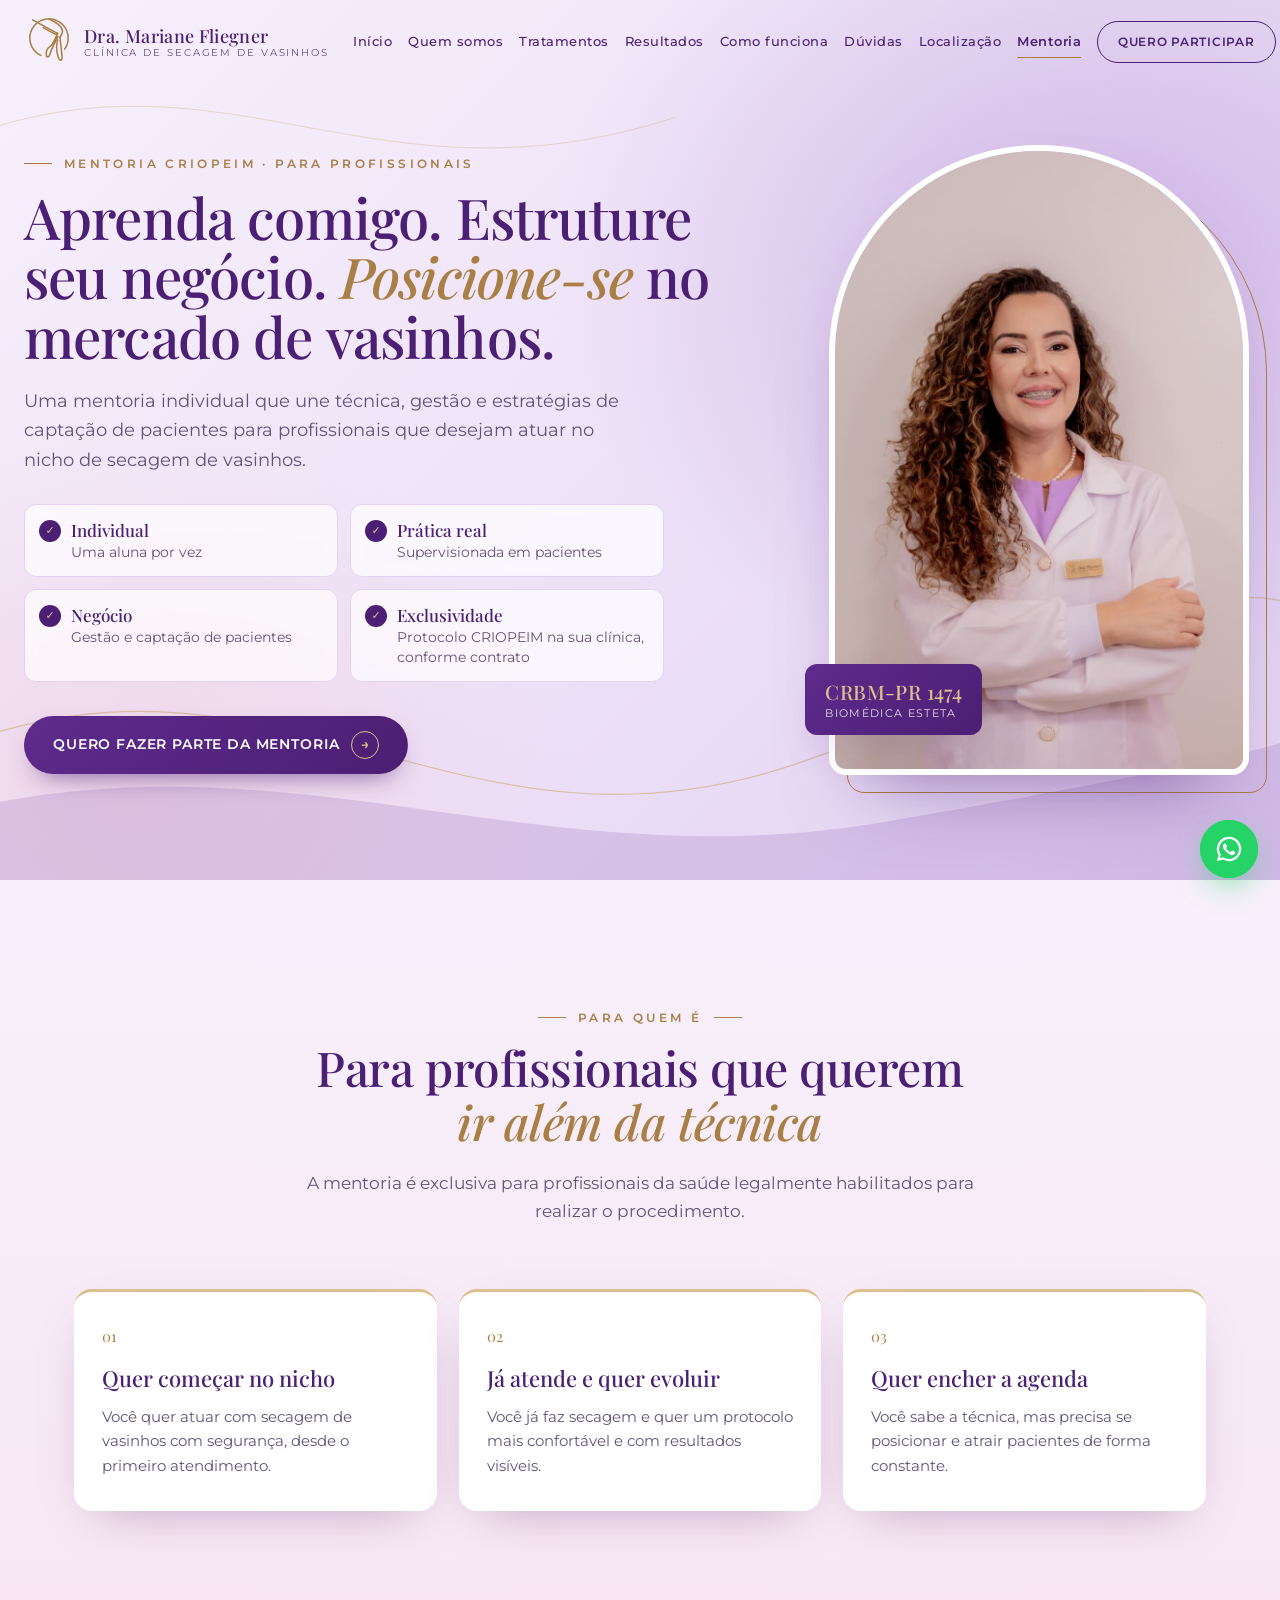
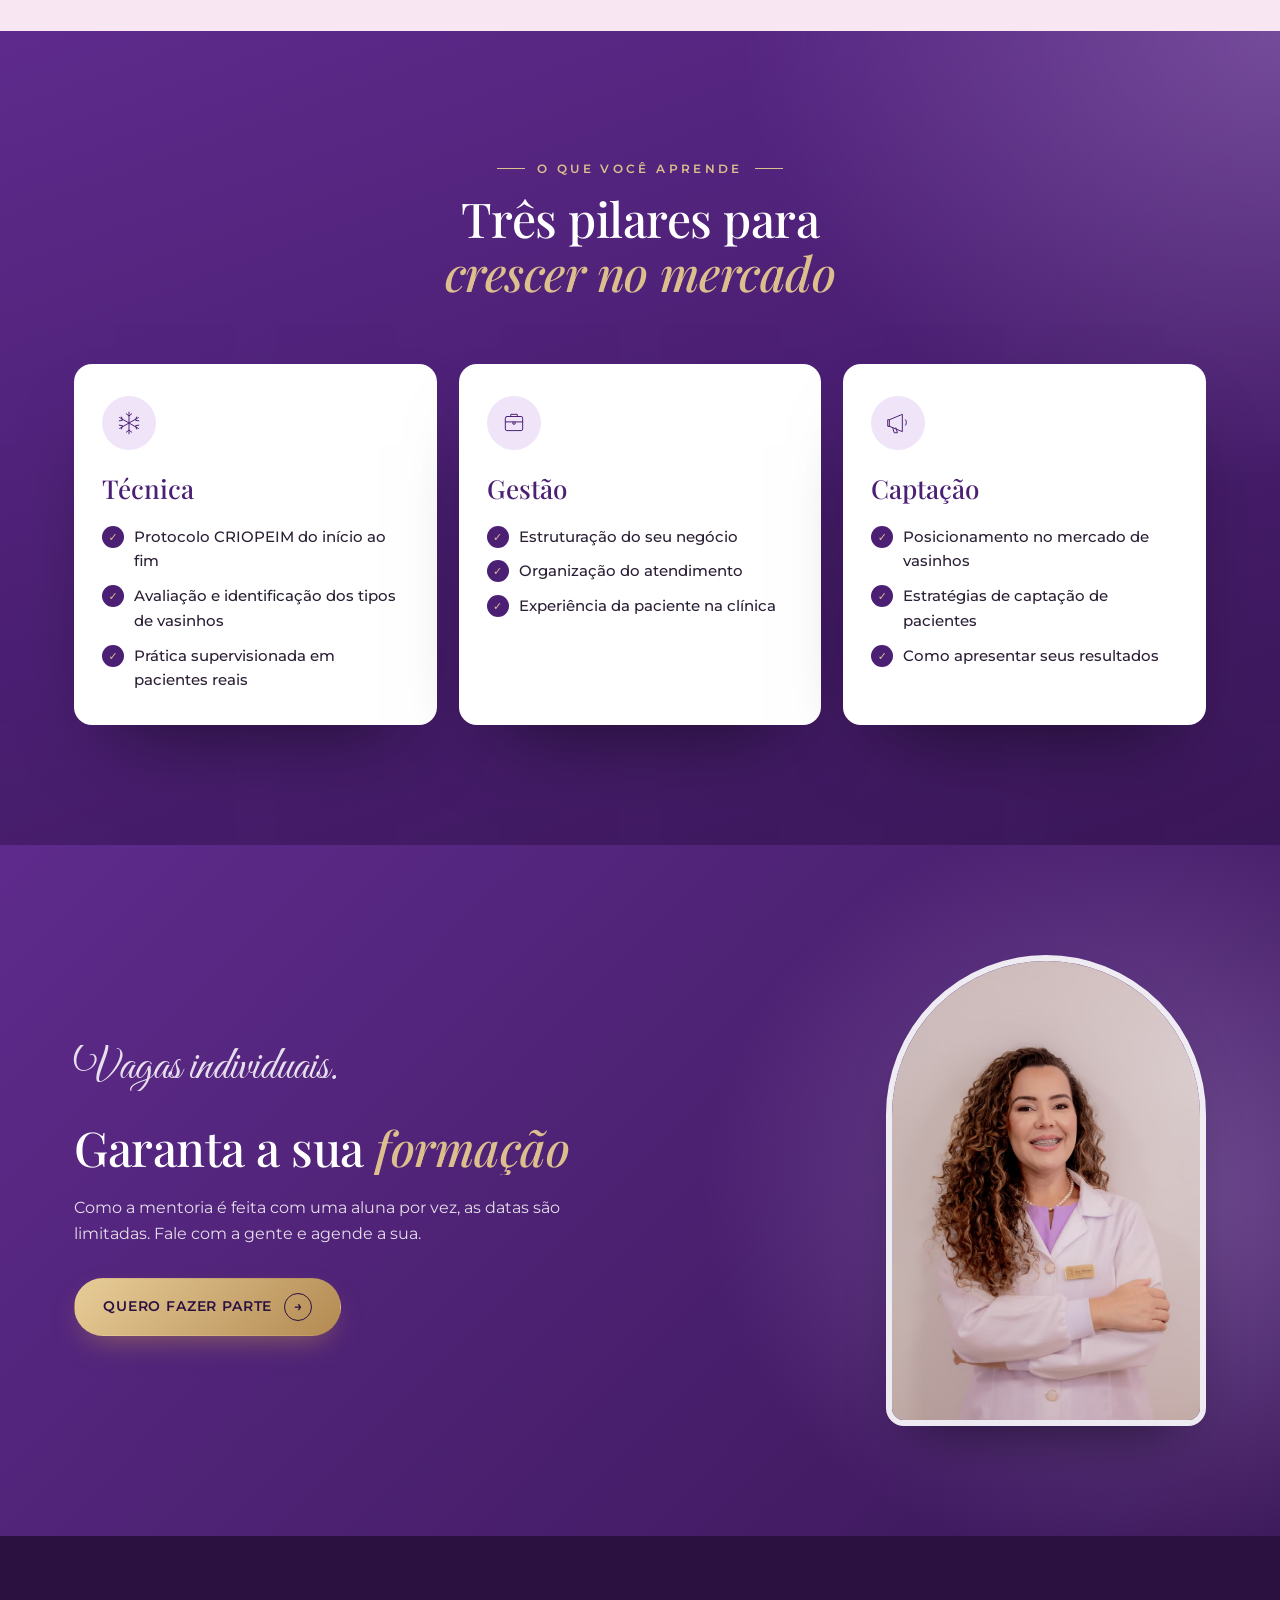
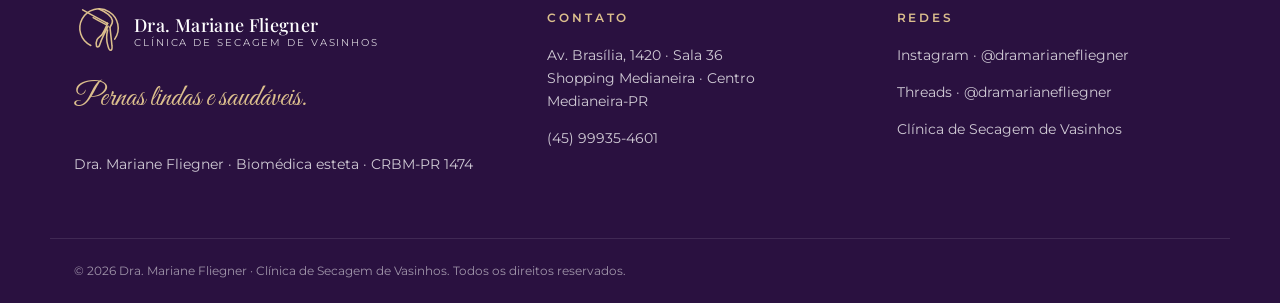
==== mentoria.html @ 7ae60fa2 "Estiliza estágios e faixa de CTA, mais cor nos cards e 200 avaliações Co-Authored-By: Claude Opus 5." ====
<!doctype html>
<html lang="pt-BR">
<head>
  <meta charset="utf-8">
  <meta name="viewport" content="width=device-width, initial-scale=1">
  <title>Mentoria CRIOPEIM · Dra. Mariane Fliegner</title>
  <meta name="description" content="Mentoria individual CRIOPEIM com a Dra. Mariane Fliegner: técnica, prática supervisionada, gestão e captação de pacientes para profissionais da saúde que querem atuar com secagem de vasinhos.">
  <meta name="theme-color" content="#4B1F73">
  <meta property="og:title" content="Mentoria CRIOPEIM · Dra. Mariane Fliegner">
  <meta property="og:description" content="Aprenda comigo. Estruture seu negócio. Posicione-se no mercado de vasinhos.">
  <meta property="og:image" content="assets/img/dra-retrato.jpg">
  <link rel="icon" href="data:image/svg+xml,%3Csvg xmlns='http://www.w3.org/2000/svg' viewBox='0 0 100 100'%3E%3Crect width='100' height='100' rx='22' fill='%234B1F73'/%3E%3Cg fill='none' stroke='%23DCBF8D' stroke-width='4' stroke-linecap='round' stroke-linejoin='round' transform='translate(8 8) scale(.84) translate(-4 0)'%3E%3Cpath d='M39 78 A40 40 0 1 1 88.8 64.9'/%3E%3Cpath d='M22 4 C 40 14, 58 24, 74 32'/%3E%3Cpath d='M44 20 C 54 26, 62 30, 70 34 L 74 32'/%3E%3Cpath d='M74 32 C 70 42, 66 50, 62 56 C 58 60, 54 62, 52 66 C 50 70, 50 76, 51 80 C 53 82, 56 81, 57 78 C 59 72, 62 64, 66 56 C 69 50, 72 44, 75 38'/%3E%3Cpath d='M56 2 C 70 8, 82 16, 84 26 C 85 32, 82 36, 79 40'/%3E%3Cpath d='M79 40 C 80 52, 82 66, 83 78 C 84 84, 83 88, 80 88 C 77 88, 76 84, 75 80 C 73 74, 72 68, 72 62 C 72 56, 73 50, 74 46'/%3E%3C/g%3E%3C/svg%3E">
  <link rel="preconnect" href="https://fonts.googleapis.com">
  <link rel="preconnect" href="https://fonts.gstatic.com" crossorigin>
  <link href="https://fonts.googleapis.com/css2?family=Great+Vibes&family=Montserrat:wght@300;400;500;600;700&family=Playfair+Display:ital,wght@0,400;0,500;0,600;0,700;1,400;1,500&display=swap" rel="stylesheet">
  <link rel="stylesheet" href="assets/css/style.css?v=14">
</head>
<body class="pagina-mentoria">

  <!-- ═══════════ CABEÇALHO ═══════════ -->
  <header class="topo" id="topo">
    <div class="container topo__linha">
      <a href="index.html" class="logo" aria-label="Dra. Mariane Fliegner — início">
        <span class="logo__mono" aria-hidden="true"><svg viewBox="0 0 100 100" fill="none" stroke="currentColor" stroke-width="3.2" stroke-linecap="round" stroke-linejoin="round"><g transform="translate(-4 0)"><path d="M39 78 A40 40 0 1 1 88.8 64.9"/><path d="M22 4 C 40 14, 58 24, 74 32"/><path d="M44 20 C 54 26, 62 30, 70 34 L 74 32"/><path d="M74 32 C 70 42, 66 50, 62 56 C 58 60, 54 62, 52 66 C 50 70, 50 76, 51 80 C 53 82, 56 81, 57 78 C 59 72, 62 64, 66 56 C 69 50, 72 44, 75 38"/><path d="M56 2 C 70 8, 82 16, 84 26 C 85 32, 82 36, 79 40"/><path d="M79 40 C 80 52, 82 66, 83 78 C 84 84, 83 88, 80 88 C 77 88, 76 84, 75 80 C 73 74, 72 68, 72 62 C 72 56, 73 50, 74 46"/></g></svg></span>
        <span class="logo__texto">
          <strong>Dra. Mariane Fliegner</strong>
          <small>Clínica de Secagem de Vasinhos</small>
        </span>
      </a>

      <nav class="menu" id="menu" aria-label="Navegação principal">
        <a href="index.html#inicio">Início</a>
        <a href="index.html#quem-somos">Quem somos</a>
        <a href="index.html#tratamentos">Tratamentos</a>
        <a href="index.html#resultados">Resultados</a>
        <a href="index.html#como-funciona">Como funciona</a>
        <a href="index.html#duvidas">Dúvidas</a>
        <a href="index.html#localizacao">Localização</a>
        <a href="mentoria.html" class="ativo" aria-current="page">Mentoria</a>
        <a href="https://wa.me/5545999354601?text=Ol%C3%A1!%20Tenho%20interesse%20na%20Mentoria%20CRIOPEIM." class="botao botao--contorno menu__cta" target="_blank" rel="noopener">Quero participar</a>
      </nav>

      <button class="hamburguer" id="hamburguer" aria-label="Abrir menu" aria-expanded="false" aria-controls="menu">
        <span></span><span></span><span></span>
      </button>
    </div>
  </header>

  <main>

    <!-- ═══════════ CAPA ═══════════ -->
    <section class="hero m-hero" id="mentoria">
      <svg class="hero__decor" viewBox="0 0 1440 900" preserveAspectRatio="none" aria-hidden="true">
        <path d="M-40 760 C 320 640, 520 900, 900 780 S 1380 560, 1500 640" fill="none" stroke="#c9a46a" stroke-width="1.2" opacity=".55"/>
        <path d="M-40 140 C 260 40, 420 220, 760 120" fill="none" stroke="#c9a46a" stroke-width="1" opacity=".35"/>
        <path d="M0 900 L0 820 C 360 760, 620 900, 1000 840 S 1440 760, 1440 760 L1440 900 Z" fill="#7a4aa6" opacity=".18"/>
      </svg>

      <div class="container m-hero__grade">
        <div class="m-hero__conteudo">
          <p class="sobretitulo">Mentoria CRIOPEIM · Para profissionais</p>
          <h1 class="hero__titulo js-split">Aprenda comigo. Estruture seu negócio. <em>Posicione-se</em> no mercado de vasinhos.</h1>
          <p class="m-hero__sub">Uma mentoria individual que une técnica, gestão e estratégias de captação de pacientes para profissionais que desejam atuar no nicho de secagem de vasinhos.</p>

          <ul class="m-destaques">
            <li><strong>Individual</strong>Uma aluna por vez</li>
            <li><strong>Prática real</strong>Supervisionada em pacientes</li>
            <li><strong>Negócio</strong>Gestão e captação de pacientes</li>
            <li><strong>Exclusividade</strong>Protocolo CRIOPEIM na sua clínica, conforme contrato</li>
          </ul>

          <a href="https://wa.me/5545999354601?text=Ol%C3%A1!%20Quero%20fazer%20parte%20da%20Mentoria%20CRIOPEIM." class="botao botao--roxo js-elastico" target="_blank" rel="noopener">
            Quero fazer parte da mentoria <span class="botao__seta" aria-hidden="true">→</span>
          </a>
        </div>

        <div class="m-hero__foto">
          <img src="assets/img/dra-retrato.jpg" alt="Dra. Mariane Fliegner de jaleco, sorrindo e de braços cruzados" width="853" height="1280" fetchpriority="high">
          <span class="m-hero__selo"><strong>CRBM-PR 1474</strong>Biomédica esteta</span>
        </div>
      </div>
    </section>

    <!-- ═══════════ PARA QUEM É ═══════════ -->
    <section class="secao m-publico">
      <div class="container">
        <header class="cabecalho-secao revelar">
          <p class="sobretitulo">Para quem é</p>
          <h2 class="titulo">Para profissionais que querem <em class="js-cortina">ir além da técnica</em></h2>
          <p class="cabecalho-secao__sub">A mentoria é exclusiva para profissionais da saúde legalmente habilitados para realizar o procedimento.</p>
        </header>

        <ul class="m-cartoes">
          <li class="m-cartao js-luz revelar">
            <span class="m-cartao__num">01</span>
            <h3>Quer começar no nicho</h3>
            <p>Você quer atuar com secagem de vasinhos com segurança, desde o primeiro atendimento.</p>
          </li>
          <li class="m-cartao js-luz revelar">
            <span class="m-cartao__num">02</span>
            <h3>Já atende e quer evoluir</h3>
            <p>Você já faz secagem e quer um protocolo mais confortável e com resultados visíveis.</p>
          </li>
          <li class="m-cartao js-luz revelar">
            <span class="m-cartao__num">03</span>
            <h3>Quer encher a agenda</h3>
            <p>Você sabe a técnica, mas precisa se posicionar e atrair pacientes de forma constante.</p>
          </li>
        </ul>
      </div>
    </section>

    <!-- ═══════════ O QUE VOCÊ APRENDE ═══════════ -->
    <section class="secao tratamentos m-pilares" id="conteudo">
      <div class="container">
        <header class="cabecalho-secao revelar">
          <p class="sobretitulo sobretitulo--claro">O que você aprende</p>
          <h2 class="titulo titulo--claro">Três pilares para <em class="js-cortina">crescer no mercado</em></h2>
        </header>

        <ol class="m-pilares__lista">
          <li class="m-pilar revelar">
            <span class="aba__icone" aria-hidden="true"><svg viewBox="0 0 48 48" fill="none" stroke="currentColor" stroke-width="1.8" stroke-linecap="round" stroke-linejoin="round"><path d="M24 4v40M6.7 14l34.6 20M6.7 34l34.6-20"/><path d="M19 7l5 4 5-4M19 41l5-4 5 4M6 20l6-1-2-6M42 28l-6 1 2 6M6 28l6 1-2 6M42 20l-6-1 2-6"/></svg></span>
            <h3>Técnica</h3>
            <ul class="painel__lista">
              <li>Protocolo CRIOPEIM do início ao fim</li>
              <li>Avaliação e identificação dos tipos de vasinhos</li>
              <li>Prática supervisionada em pacientes reais</li>
            </ul>
          </li>
          <li class="m-pilar revelar">
            <span class="aba__icone" aria-hidden="true"><svg viewBox="0 0 48 48" fill="none" stroke="currentColor" stroke-width="1.8" stroke-linecap="round" stroke-linejoin="round"><rect x="8" y="12" width="32" height="26" rx="3"/><path d="M18 12V8h12v4M8 22h32M22 22v4h4v-4"/></svg></span>
            <h3>Gestão</h3>
            <ul class="painel__lista">
              <li>Estruturação do seu negócio</li>
              <li>Organização do atendimento</li>
              <li>Experiência da paciente na clínica</li>
            </ul>
          </li>
          <li class="m-pilar revelar">
            <span class="aba__icone" aria-hidden="true"><svg viewBox="0 0 48 48" fill="none" stroke="currentColor" stroke-width="1.8" stroke-linecap="round" stroke-linejoin="round"><path d="M8 30V18l24-10v32L8 30z"/><path d="M8 18H5v12h3M14 32l3 10h6l-3-9"/><path d="M38 18c2 2 2 8 0 10"/></svg></span>
            <h3>Captação</h3>
            <ul class="painel__lista">
              <li>Posicionamento no mercado de vasinhos</li>
              <li>Estratégias de captação de pacientes</li>
              <li>Como apresentar seus resultados</li>
            </ul>
          </li>
        </ol>
      </div>
    </section>

    <!-- ═══════════ CTA FINAL ═══════════ -->
    <section class="cta-final" id="participar">
      <div class="container cta-final__grade">
        <div class="cta-final__conteudo revelar">
          <p class="cta-final__script"><span class="js-cortina">Vagas individuais.</span></p>
          <h2 class="titulo titulo--claro">Garanta a sua <em class="js-cortina">formação</em></h2>
          <p>Como a mentoria é feita com uma aluna por vez, as datas são limitadas. Fale com a gente e agende a sua.</p>
          <a href="https://wa.me/5545999354601?text=Ol%C3%A1!%20Quero%20fazer%20parte%20da%20Mentoria%20CRIOPEIM." class="botao botao--dourado js-elastico" target="_blank" rel="noopener">
            Quero fazer parte <span class="botao__seta" aria-hidden="true">→</span>
          </a>
        </div>
        <div class="cta-final__foto revelar">
          <img src="assets/img/dra-retrato.jpg" alt="Dra. Mariane Fliegner" loading="lazy" width="853" height="1280">
        </div>
      </div>
    </section>
  </main>

  <!-- ═══════════ RODAPÉ ═══════════ -->
  <footer class="rodape">
    <div class="container rodape__grade">
      <div>
        <a href="index.html" class="logo logo--claro">
          <span class="logo__mono" aria-hidden="true"><svg viewBox="0 0 100 100" fill="none" stroke="currentColor" stroke-width="3.2" stroke-linecap="round" stroke-linejoin="round"><g transform="translate(-4 0)"><path d="M39 78 A40 40 0 1 1 88.8 64.9"/><path d="M22 4 C 40 14, 58 24, 74 32"/><path d="M44 20 C 54 26, 62 30, 70 34 L 74 32"/><path d="M74 32 C 70 42, 66 50, 62 56 C 58 60, 54 62, 52 66 C 50 70, 50 76, 51 80 C 53 82, 56 81, 57 78 C 59 72, 62 64, 66 56 C 69 50, 72 44, 75 38"/><path d="M56 2 C 70 8, 82 16, 84 26 C 85 32, 82 36, 79 40"/><path d="M79 40 C 80 52, 82 66, 83 78 C 84 84, 83 88, 80 88 C 77 88, 76 84, 75 80 C 73 74, 72 68, 72 62 C 72 56, 73 50, 74 46"/></g></svg></span>
          <span class="logo__texto"><strong>Dra. Mariane Fliegner</strong><small>Clínica de Secagem de Vasinhos</small></span>
        </a>
        <p class="rodape__frase">Pernas lindas e saudáveis.</p>
        <p>Dra. Mariane Fliegner · Biomédica esteta · CRBM-PR 1474</p>
      </div>
      <div>
        <h3>Contato</h3>
        <p>Av. Brasília, 1420 · Sala 36<br>Shopping Medianeira · Centro<br>Medianeira-PR</p>
        <p><a href="https://wa.me/5545999354601" target="_blank" rel="noopener">(45) 99935-4601</a></p>
      </div>
      <div>
        <h3>Redes</h3>
        <p><a href="https://www.instagram.com/dramarianefliegner/" target="_blank" rel="noopener">Instagram · @dramarianefliegner</a></p>
        <p><a href="https://www.threads.net/@dramarianefliegner" target="_blank" rel="noopener">Threads · @dramarianefliegner</a></p>
        <p><a href="index.html">Clínica de Secagem de Vasinhos</a></p>
      </div>
    </div>
    <div class="container rodape__base">
      <p>© <span id="ano">2026</span> Dra. Mariane Fliegner · Clínica de Secagem de Vasinhos. Todos os direitos reservados.</p>
    </div>
  </footer>

  <!-- WhatsApp flutuante -->
  <a class="zap" href="https://wa.me/5545999354601?text=Ol%C3%A1!%20Tenho%20interesse%20na%20Mentoria%20CRIOPEIM." target="_blank" rel="noopener" aria-label="Conversar no WhatsApp">
    <svg viewBox="0 0 32 32" aria-hidden="true"><path fill="currentColor" d="M16 3a13 13 0 0 0-11.2 19.6L3 29l6.6-1.7A13 13 0 1 0 16 3zm0 23.6a10.6 10.6 0 0 1-5.4-1.5l-.4-.2-3.9 1 1-3.8-.2-.4A10.6 10.6 0 1 1 16 26.6zm5.8-7.9c-.3-.2-1.9-.9-2.2-1s-.5-.2-.7.2-.8 1-1 1.2-.4.2-.7 0a8.7 8.7 0 0 1-4.3-3.8c-.3-.6.3-.5.9-1.7.1-.2 0-.4 0-.5l-1-2.4c-.3-.6-.5-.5-.7-.5h-.6a1.2 1.2 0 0 0-.9.4 3.6 3.6 0 0 0-1.1 2.7 6.3 6.3 0 0 0 1.3 3.3 14.4 14.4 0 0 0 5.5 4.9c2 .9 2.8 1 3.9.8a3.3 3.3 0 0 0 2.1-1.5 2.7 2.7 0 0 0 .2-1.5c-.1-.2-.3-.3-.7-.5z"/></svg>
  </a>

  <script src="assets/js/main.js?v=12"></script>

  <!-- Vercel Web Analytics -->
  <script>window.va = window.va || function () { (window.vaq = window.vaq || []).push(arguments); };</script>
  <script defer src="/_vercel/insights/script.js"></script>
</body>
</html>
---- assets/css/style.css ----
/* ══════════════════════════════════════════════════════════
   DRA. MARIANE FLIEGNER · CLÍNICA DE SECAGEM DE VASINHOS
   Design system extraído das peças do Instagram:
   lilás + roxo profundo + rosa suave + dourado, serifada
   elegante nos títulos, script dourado em destaques.
   ══════════════════════════════════════════════════════════ */

:root {
  /* cores */
  --roxo-900: #2a1140;
  --roxo-800: #3a1758;
  --roxo-700: #4b1f73;
  --roxo-600: #5e2b8c;
  --roxo-500: #7a4aa6;
  --lilas-400: #b996d9;
  --lilas-300: #cdb5e2;
  --lilas-200: #e2d1f2;
  --lilas-100: #efe4f8;
  --lilas-50: #f7f0fc;
  --rosa-100: #f8e7f2;
  --rosa-200: #f0d3e6;
  --rosa-50: #fdf6f9;
  --nude-100: #f8ece9;
  --nude-200: #f0dcd7;
  --branco: #ffffff;
  --dourado: #a97f45;
  --dourado-claro: #dcbf8d;
  --texto: #2b1f35;
  --texto-2: #64527a;
  --borda: #e3d3f0;

  /* tipografia */
  --serif: "Playfair Display", Georgia, serif;
  --script: "Great Vibes", cursive;
  --sans: "Montserrat", system-ui, sans-serif;

  /* layout */
  --container: 1180px;
  --gutter: 24px;
  --secao: clamp(72px, 10vw, 120px);
  --raio: 18px;
  --raio-sm: 12px;
  --sombra: 0 18px 50px -24px rgba(75, 31, 115, .4);
  --ease: cubic-bezier(.16, 1, .3, 1);
}

*, *::before, *::after { box-sizing: border-box; }
html { scroll-behavior: smooth; scroll-padding-top: 80px; -webkit-text-size-adjust: 100%; }
body {
  margin: 0;
  font-family: var(--sans);
  font-size: 16px;
  line-height: 1.65;
  color: var(--texto);
  background: var(--lilas-50);
  overflow-x: clip;
  -webkit-font-smoothing: antialiased;
}
img { max-width: 100%; height: auto; display: block; }
a { color: inherit; }
h1, h2, h3 { margin: 0; font-weight: 500; }
p { margin: 0 0 1em; }
ul, ol { margin: 0; padding: 0; list-style: none; }
figure { margin: 0; }

:focus-visible { outline: 2px solid var(--dourado); outline-offset: 3px; border-radius: 4px; }

.container { width: 100%; max-width: var(--container); margin: 0 auto; padding: 0 var(--gutter); }
.secao { padding: var(--secao) 0; position: relative; }

/* ── títulos ───────────────────────────────────────────── */
.sobretitulo {
  font-size: 12px;
  font-weight: 600;
  letter-spacing: .28em;
  text-transform: uppercase;
  color: var(--dourado);
  margin-bottom: 14px;
  display: inline-flex;
  align-items: center;
  gap: 12px;
}
.sobretitulo::before { content: ""; width: 28px; height: 1px; background: currentColor; }
.sobretitulo--claro { color: var(--dourado-claro); }

.titulo {
  font-family: var(--serif);
  font-size: clamp(30px, 4.2vw, 48px);
  line-height: 1.12;
  color: var(--roxo-700);
  letter-spacing: -.01em;
  margin-bottom: 20px;
}
.titulo em { font-style: italic; color: var(--dourado); }
.titulo--claro { color: var(--branco); }
.titulo--claro em { color: var(--dourado-claro); }

.cabecalho-secao { text-align: center; max-width: 680px; margin: 0 auto clamp(40px, 6vw, 64px); }
.cabecalho-secao .sobretitulo::after { content: ""; width: 28px; height: 1px; background: currentColor; }
.cabecalho-secao__sub { color: var(--texto-2); font-size: 17px; }

.estrelas { color: #e0b34f; letter-spacing: 2px; }

/* ── botões ────────────────────────────────────────────── */
.botao {
  display: inline-flex;
  align-items: center;
  justify-content: center;
  gap: 12px;
  min-height: 52px;
  padding: 14px 28px;
  border-radius: 999px;
  font-family: var(--sans);
  font-size: 14px;
  font-weight: 600;
  letter-spacing: .06em;
  text-transform: uppercase;
  text-decoration: none;
  border: 1px solid transparent;
  cursor: pointer;
  transition: background .3s var(--ease), color .3s var(--ease), border-color .3s var(--ease), box-shadow .3s var(--ease);
}
.botao__seta {
  display: inline-grid;
  place-items: center;
  width: 28px; height: 28px;
  border-radius: 50%;
  border: 1px solid currentColor;
  font-size: 14px;
  transition: transform .3s var(--ease);
}
.botao:hover .botao__seta { transform: translateX(3px); }

.botao--dourado { background: linear-gradient(135deg, #e8cd98, #b38a52); color: var(--roxo-900); box-shadow: 0 12px 30px -12px rgba(179, 138, 82, .7); }
.botao--dourado:hover { box-shadow: 0 16px 36px -12px rgba(179, 138, 82, .9); }
.botao--roxo { background: linear-gradient(135deg, var(--roxo-600), var(--roxo-700)); color: var(--branco); box-shadow: 0 12px 28px -14px rgba(75, 31, 115, .8); }
.botao--roxo .botao__seta { border-color: var(--dourado-claro); color: var(--dourado-claro); }
.botao--roxo:hover { background: var(--roxo-500); }
.botao--contorno { border-color: currentColor; min-height: 42px; padding: 10px 20px; font-size: 12px; }
.botao--contorno-roxo { border-color: var(--roxo-700); color: var(--roxo-700); }
.botao--contorno-roxo:hover { background: var(--roxo-700); color: var(--branco); }

.js-elastico { will-change: transform; }

/* efeito 21 · cortina que revela: faixa dourada passa e descobre a palavra */
.js .js-cortina { position: relative; display: inline-block; overflow: hidden; vertical-align: bottom; padding: 0 .08em; margin: 0 -.08em; }
.js .js-cortina__txt { display: inline-block; opacity: 0; transform: translateY(100%); }
.js .js-cortina::after {
  content: ""; position: absolute; inset: 0;
  background: linear-gradient(90deg, #e8cd98, #b38a52);
  transform: scaleX(0); transform-origin: left;
}
.js .js-cortina.run::after { animation: cortina 1s cubic-bezier(.76, 0, .24, 1) forwards; }
.js .js-cortina.run .js-cortina__txt { animation: cortinaTxt .01s linear .5s forwards; }
@keyframes cortina {
  0% { transform: scaleX(0); transform-origin: left; }
  50% { transform: scaleX(1); transform-origin: left; }
  50.1% { transform: scaleX(1); transform-origin: right; }
  100% { transform: scaleX(0); transform-origin: right; }
}
@keyframes cortinaTxt { to { opacity: 1; transform: none; } }

/* ══════════════════════════════════════════════════════════
   CABEÇALHO
   ══════════════════════════════════════════════════════════ */
.topo {
  position: fixed;
  inset: 0 0 auto;
  z-index: 50;
  color: var(--roxo-700);
  transition: background .4s var(--ease), box-shadow .4s var(--ease);
}
.topo__linha { display: flex; align-items: center; justify-content: space-between; gap: 24px; max-width: 1360px; height: 84px; transition: height .4s var(--ease); }
.topo .logo__texto, .menu a { white-space: nowrap; }
.topo.rolou { background: rgba(247, 240, 252, .92); backdrop-filter: blur(12px); box-shadow: 0 1px 0 var(--borda), 0 10px 30px -20px rgba(75, 31, 115, .4); }
.topo.rolou .topo__linha { height: 68px; }

.logo { display: flex; align-items: center; gap: 12px; text-decoration: none; color: inherit; }
.logo__mono {
  display: grid; place-items: center;
  width: 48px; height: 48px;
  color: var(--dourado);
  flex: none;
}
.logo__mono svg { width: 100%; height: 100%; overflow: visible; }
.logo__texto { display: flex; flex-direction: column; line-height: 1.2; }
.logo__texto strong { font-family: var(--serif); font-weight: 500; font-size: 18px; letter-spacing: .02em; }
.logo__texto small { font-size: 9.5px; letter-spacing: .2em; text-transform: uppercase; opacity: .8; }
.logo--claro .logo__mono { color: var(--dourado-claro); border-color: var(--dourado-claro); }

.menu { display: flex; align-items: center; gap: 20px; }
.menu a:not(.botao) {
  position: relative;
  font-size: 13px;
  font-weight: 500;
  letter-spacing: .04em;
  text-decoration: none;
  padding: 6px 0;
}
.menu a:not(.botao)::after {
  content: ""; position: absolute; left: 0; right: 0; bottom: 0;
  height: 1px; background: var(--dourado);
  transform: scaleX(0); transform-origin: left;
  transition: transform .35s var(--ease);
}
.menu a:not(.botao):hover::after, .menu a.ativo::after { transform: scaleX(1); }
.menu a.ativo { font-weight: 600; }
.menu__cta:hover { background: var(--roxo-700); color: var(--branco); border-color: var(--roxo-700); }

.hamburguer { display: none; }

/* ══════════════════════════════════════════════════════════
   HERO — texto de um lado, foto da fachada do outro
   ══════════════════════════════════════════════════════════ */
.hero {
  position: relative;
  overflow: hidden;
  isolation: isolate;
  background:
    radial-gradient(60% 70% at 85% 30%, rgba(185, 150, 217, .55), transparent 70%),
    radial-gradient(50% 60% at 10% 90%, rgba(240, 211, 230, .8), transparent 70%),
    linear-gradient(135deg, var(--lilas-50) 0%, var(--lilas-100) 45%, var(--lilas-200) 100%);
}
.hero__decor { position: absolute; inset: 0; width: 100%; height: 100%; z-index: -1; }
.hero__grade {
  display: grid;
  grid-template-columns: .82fr 1.4fr;
  max-width: 1480px;
  gap: clamp(32px, 5vw, 72px);
  align-items: center;
  min-height: min(100svh, 860px);
  padding-top: 120px;
  padding-bottom: 90px;
}

.hero__titulo {
  font-family: var(--serif);
  font-size: clamp(40px, 4.8vw, 64px);
  line-height: 1.05;
  letter-spacing: -.015em;
  color: var(--roxo-700);
  margin-bottom: 22px;
}
.hero__titulo em { font-style: italic; color: var(--dourado); }

/* efeito 16 · revelar palavra por palavra */
.js-split .palavra {
  display: inline-block;
  opacity: 0;
  transform: translateY(16px);
  transition: opacity .6s var(--ease), transform .6s var(--ease);
}
.js-split .palavra.dentro { opacity: 1; transform: none; }

/* efeito 17 · palavras que se alternam */
.js-troca {
  font-family: var(--serif);
  font-size: clamp(18px, 2vw, 22px);
  color: var(--texto);
  display: flex;
  align-items: center;
  flex-wrap: wrap;
  gap: 0 8px;
  margin-bottom: 36px;
}
.js-troca .janela { position: relative; height: 1.3em; line-height: 1.3; overflow: hidden; display: inline-block; vertical-align: bottom; }
.js-troca .fita { display: block; }
.js-troca .fita > span { display: block; font-style: italic; color: var(--roxo-500); font-weight: 500; }

.hero__acoes { display: flex; flex-wrap: wrap; gap: 14px; }

.hero__midia { position: relative; }
.hero__foto {
  position: relative;
  border-radius: 28px;
  overflow: hidden;
  border: 6px solid var(--branco);
  box-shadow: 0 40px 80px -40px rgba(75, 31, 115, .6);
  aspect-ratio: 900 / 598;
  max-width: 900px;
  margin-left: auto;
  container-type: inline-size;
}
.hero__foto img { width: 100%; height: 100%; object-fit: cover; }
.hero__midia::before {
  content: ""; position: absolute; z-index: -1;
  inset: -18px -18px 18px 18px;
  max-width: 900px; margin-left: auto;
  border: 1px solid var(--dourado-claro);
  border-radius: 32px;
}

/* selo do Google: posicionado em % da foto para cobrir exatamente
   a legenda "Como chegar na clínica?" gravada na imagem original */
.selo-google {
  position: absolute;
  left: 23.5%; width: 53.5%;
  top: 81%; bottom: 1.2%;
  display: flex;
  align-items: center;
  justify-content: center;
  gap: 2.2cqw;
  border-radius: 2.2cqw;
  background: #fff; z-index: 2; isolation: isolate;
  box-shadow: 0 10px 30px -10px rgba(42, 17, 64, .45);
  text-decoration: none;
  font-size: 2.1cqw;
  color: var(--texto-2);
  transition: transform .3s var(--ease);
}
.selo-google:hover { transform: translateY(-2px); }
.selo-google__nota { flex: none; display: grid; place-items: center; width: 6.6cqw; height: 6.6cqw; border-radius: 50%; background: var(--roxo-700); color: var(--dourado-claro); font-family: var(--serif); font-size: 2.8cqw; }
.selo-google__info { display: flex; flex-direction: column; line-height: 1.3; }
.selo-google .estrelas { font-size: 2.2cqw; }
.selo-google__txt { font-weight: 600; color: var(--roxo-700); }
.hero__chip {
  position: absolute; right: 18px; top: -16px;
  padding: 8px 16px; border-radius: 999px;
  background: linear-gradient(135deg, #e8cd98, #b38a52); color: var(--roxo-900);
  font-size: 11px; font-weight: 700; letter-spacing: .1em; text-transform: uppercase;
  box-shadow: 0 10px 24px -12px rgba(179, 138, 82, .9);
}

/* ══════════════════════════════════════════════════════════
   NÚMEROS
   ══════════════════════════════════════════════════════════ */
.numeros { background: linear-gradient(90deg, var(--roxo-700), var(--roxo-600)); color: var(--branco); }
.numeros { overflow: hidden; }
.esteira { position: relative; padding: 30px 0; }
/* bordas esmaecidas: os itens entram e saem suavemente */
.esteira::before, .esteira::after { content: ""; position: absolute; top: 0; bottom: 0; width: 120px; z-index: 1; pointer-events: none; }
.esteira::before { left: 0; background: linear-gradient(90deg, var(--roxo-700), transparent); }
.esteira::after { right: 0; background: linear-gradient(-90deg, var(--roxo-600), transparent); }
.esteira__trilho { display: flex; width: max-content; animation: esteira 38s linear infinite; }
.esteira:hover .esteira__trilho { animation-play-state: paused; }
/* fora da tela, as esteiras param de animar e poupam o processador */
.fora-da-tela .esteira__trilho, .fora-da-tela .depos, .fora-da-tela .esteira__sep { animation-play-state: paused !important; }
@keyframes esteira { to { transform: translateX(-50%); } }
.esteira__grupo { display: flex; align-items: center; flex: none; }
.esteira__sep { color: var(--dourado-claro); font-size: 18px; margin: 0 clamp(28px, 4vw, 56px); opacity: .8; animation: girar 6s linear infinite; display: inline-block; }
@keyframes girar { to { transform: rotate(360deg); } }
.numero { display: flex; flex-direction: column; align-items: center; gap: 4px; white-space: nowrap; text-align: center; transition: transform .35s var(--ease); }
.numero:hover { transform: scale(1.08); }
.numero strong { font-family: var(--serif); font-weight: 500; font-size: clamp(30px, 3.4vw, 42px); color: var(--dourado-claro); line-height: 1.1; font-variant-numeric: tabular-nums; }
.numero span { font-size: 12px; letter-spacing: .12em; text-transform: uppercase; opacity: .85; }
.numero--texto strong { font-style: italic; color: var(--branco); font-size: clamp(24px, 2.6vw, 32px); }

/* ══════════════════════════════════════════════════════════
   QUEM SOMOS
   ══════════════════════════════════════════════════════════ */
.quem { background: radial-gradient(50% 60% at 0% 50%, var(--rosa-100), transparent 70%), var(--lilas-50); }
.quem__grade { max-width: 1420px; display: grid; grid-template-columns: 1fr 1.2fr; gap: clamp(40px, 6vw, 88px); align-items: center; }
.quem__midia { position: relative; width: 100%; max-width: 440px; justify-self: center; }

/* efeito 06 · faixas que se montam */
.js-faixas {
  position: relative;
  display: flex;
  aspect-ratio: 853 / 1280;
  border-radius: var(--raio);
  overflow: hidden;
  box-shadow: var(--sombra);
  background: var(--lilas-100);
  border: 6px solid var(--branco);
}
/* foto inteira por trás: cobre as emendas de subpixel quando as tiras se encaixam */
.js-faixas::before { content: ""; position: absolute; inset: 0; background: var(--img) center / 100% 100% no-repeat; opacity: 0; transition: opacity .4s; }
.js-faixas.montada::before { opacity: 1; }
.js-faixas .tira { position: relative; flex: 1; background-repeat: no-repeat; will-change: transform; }

.quem__selo {
  position: absolute;
  right: -18px; bottom: -28px;
  display: flex; align-items: center; gap: 12px;
  padding: 16px 22px;
  border-radius: var(--raio-sm);
  background: linear-gradient(135deg, var(--roxo-600), var(--roxo-700));
  box-shadow: var(--sombra);
  font-size: 12px; line-height: 1.3; letter-spacing: .08em; text-transform: uppercase; color: rgba(255, 255, 255, .85);
}
.quem__selo-num { font-family: var(--serif); font-size: 36px; color: var(--dourado-claro); letter-spacing: 0; }

.quem__texto .lead { font-family: var(--serif); font-size: 21px; line-height: 1.5; color: var(--roxo-700); }
.quem__texto p { color: var(--texto-2); }
.checklist { margin: 24px 0 8px; display: grid; gap: 12px; }
.checklist li { position: relative; padding-left: 34px; font-weight: 500; color: var(--texto); }
.checklist li::before {
  content: "✓"; position: absolute; left: 0; top: 1px;
  width: 22px; height: 22px; border-radius: 50%;
  display: grid; place-items: center;
  background: var(--roxo-700); color: var(--dourado-claro); font-size: 12px; font-weight: 700;
}
.assinatura { font-family: var(--script); font-size: 42px; color: var(--dourado) !important; margin: 18px 0 0; line-height: 1; }
.registro { margin: 6px 0 0; font-size: 12px; font-weight: 600; letter-spacing: .16em; text-transform: uppercase; color: var(--roxo-700) !important; }

/* ══════════════════════════════════════════════════════════
   TRATAMENTOS — seção roxa
   ══════════════════════════════════════════════════════════ */
.tratamentos {
  background:
    radial-gradient(60% 80% at 100% 0%, rgba(185, 150, 217, .35), transparent 70%),
    linear-gradient(160deg, var(--roxo-600) 0%, var(--roxo-700) 50%, var(--roxo-800) 100%);
  color: var(--branco);
}
.tratamentos .cabecalho-secao__sub { color: rgba(255, 255, 255, .8); }

/* vitrine: abas à esquerda, painel com foto e detalhes à direita */
.vitrine { --intervalo: 7000ms; display: grid; grid-template-columns: 340px 1fr; gap: 28px; align-items: stretch; }
.vitrine__lado { display: flex; flex-direction: column; gap: 14px; }
.vitrine__abas { display: flex; flex-direction: column; gap: 10px; }

/* cartão de destaques abaixo das abas: aproveita o espaço da coluna */
.vitrine__destaque {
  flex: 1; display: flex; flex-direction: column; gap: 14px;
  padding: 22px 22px 24px; border-radius: 18px;
  background: linear-gradient(160deg, rgba(255, 255, 255, .12), rgba(255, 255, 255, .04));
  border: 1px solid rgba(220, 191, 141, .35);
}
.vitrine__destaque-script { margin: 0; font-family: var(--script); font-size: 34px; line-height: 1; color: var(--dourado-claro); }
.vitrine__destaque ul { display: grid; gap: 12px; }
.vitrine__destaque li { position: relative; padding-left: 30px; font-size: 13px; line-height: 1.4; color: rgba(255, 255, 255, .75); }
.vitrine__destaque li::before { content: "✦"; position: absolute; left: 4px; top: 1px; color: var(--dourado-claro); font-size: 13px; }
.vitrine__destaque strong { display: block; font-family: var(--serif); font-weight: 500; font-size: 16px; color: var(--branco); }
.vitrine__destaque .estrelas { font-size: 12px; margin-left: 4px; }
.vitrine__destaque .botao { margin-top: auto; width: 100%; padding: 12px 18px; min-height: 48px; font-size: 12.5px; }
.aba {
  position: relative; overflow: hidden;
  display: grid; grid-template-columns: auto auto 1fr; align-items: center; gap: 14px;
  padding: 18px 20px;
  border-radius: 16px;
  border: 1px solid rgba(255, 255, 255, .14);
  background: rgba(255, 255, 255, .05);
  color: var(--branco);
  font: inherit; text-align: left; cursor: pointer;
  transition: background .35s var(--ease), color .35s var(--ease), transform .35s var(--ease), box-shadow .35s var(--ease);
}
.aba:hover { background: rgba(255, 255, 255, .11); transform: translateX(4px); }
.aba[aria-selected="true"] { background: var(--branco); color: var(--roxo-700); border-color: var(--branco); box-shadow: 0 20px 40px -24px rgba(0, 0, 0, .55); transform: translateX(8px); }
.aba__num { font-family: var(--serif); font-size: 14px; color: var(--dourado-claro); }
.aba[aria-selected="true"] .aba__num { color: var(--dourado); }
.aba__icone { display: grid; place-items: center; width: 44px; height: 44px; border-radius: 50%; background: rgba(255, 255, 255, .1); color: var(--dourado-claro); transition: background .35s, color .35s; }
.aba[aria-selected="true"] .aba__icone { background: var(--lilas-100); color: var(--roxo-700); }
.aba__icone svg { width: 22px; height: 22px; }
.aba__txt strong { display: block; font-family: var(--serif); font-weight: 500; font-size: 18px; line-height: 1.25; }
.aba__txt small { display: block; margin-top: 3px; font-size: 10.5px; font-weight: 600; letter-spacing: .12em; text-transform: uppercase; opacity: .7; }
/* barra de progresso da troca automática */
.aba__barra { position: absolute; left: 0; bottom: 0; width: 100%; height: 3px; background: linear-gradient(90deg, #e8cd98, var(--dourado)); transform: scaleX(0); transform-origin: left; }
.vitrine.rodando .aba[aria-selected="true"] .aba__barra { animation: progresso var(--intervalo) linear forwards; }
.vitrine.pausada .aba__barra { animation-play-state: paused !important; }
@keyframes progresso { to { transform: scaleX(1); } }

.vitrine__paineis { position: relative; border-radius: 24px; background: var(--branco); overflow: hidden; box-shadow: 0 40px 80px -40px rgba(0, 0, 0, .6); min-height: 460px; }
.painel { display: grid; grid-template-columns: .85fr 1.15fr; height: 100%; }
.painel[hidden] { display: none; }
.painel__foto { position: relative; overflow: hidden; background: var(--lilas-100); min-height: 300px; }
.painel__foto img { position: absolute; inset: 0; width: 100%; height: 100%; object-fit: cover; object-position: center 25%; }
.painel__foto--duo { display: flex; gap: 4px; }
.painel__lado { position: relative; flex: 1; min-width: 0; overflow: hidden; margin: 0; }
.painel__lado figcaption {
  position: absolute; left: 50%; bottom: 14px; transform: translateX(-50%);
  padding: 5px 14px; border-radius: 999px;
  background: rgba(255, 255, 255, .92); color: var(--roxo-700);
  font-size: 11px; font-weight: 700; letter-spacing: .14em; text-transform: uppercase;
  box-shadow: 0 6px 16px -8px rgba(42, 17, 64, .6);
}
.painel__lado + .painel__lado figcaption { background: var(--roxo-700); color: var(--dourado-claro); }
.painel__texto { display: flex; flex-direction: column; justify-content: center; align-items: flex-start; padding: 44px 48px; }
.painel__tag { padding: 6px 14px; border-radius: 999px; background: var(--lilas-100); color: var(--roxo-700); font-size: 11px; font-weight: 700; letter-spacing: .12em; text-transform: uppercase; margin-bottom: 16px; }
.painel h3 { font-family: var(--serif); font-size: clamp(28px, 3vw, 38px); line-height: 1.1; color: var(--roxo-700); margin-bottom: 14px; }
.painel p { color: var(--texto-2); font-size: 15.5px; }
.painel__lista { display: grid; gap: 10px; margin: 6px 0 28px; }
.painel__lista li { position: relative; padding-left: 32px; font-size: 15px; font-weight: 500; color: var(--texto); }
.painel__lista li::before {
  content: "✓"; position: absolute; left: 0; top: 1px;
  width: 22px; height: 22px; border-radius: 50%;
  display: grid; place-items: center;
  background: var(--roxo-700); color: var(--dourado-claro); font-size: 11px; font-weight: 700;
}
/* tipos de vasinhos e varicoses que a clínica trata */
.tipos__titulo { margin: 2px 0 8px !important; font-size: 11px !important; font-weight: 700; letter-spacing: .16em; text-transform: uppercase; color: var(--dourado) !important; }
.tipos { display: grid; grid-template-columns: repeat(3, 1fr); gap: 8px; width: 100%; margin: 0 0 16px; }
.tipos li { position: relative; overflow: hidden; border-radius: 12px; aspect-ratio: 1 / 1; background: var(--rosa-100); box-shadow: 0 8px 20px -14px rgba(122, 47, 93, .6); }
.tipos img { width: 100%; height: 100%; object-fit: cover; transition: transform .5s var(--ease); }
.tipos li:hover img { transform: scale(1.06); }
.tipos span {
  position: absolute; left: 4px; right: 4px; bottom: 4px;
  padding: 4px 4px; border-radius: 8px; text-align: center;
  background: linear-gradient(135deg, rgba(196, 92, 146, .92), rgba(160, 64, 120, .92)); color: var(--branco);
  font-size: 10px; font-weight: 700; letter-spacing: .04em; line-height: 1.2; text-transform: uppercase;
}
.tipos small { display: block; font-size: 8.5px; font-weight: 500; opacity: .9; }
.painel .aviso { margin: 0 0 24px; padding: 12px 16px; border-left: 3px solid #a1527f; border-radius: 0 10px 10px 0; background: var(--lilas-50); font-size: 14px; }
.aviso strong { color: #7a2f5d; }

/* painel sem foto: comparação tradicional x CRIOPEIM */
.painel--largo { grid-template-columns: 1fr; }
.painel--largo { grid-template-rows: auto 1fr; }
.painel--largo .painel__texto { padding: 24px 36px 30px; }
.painel--largo h3 { font-size: clamp(24px, 2.4vw, 30px); margin-bottom: 4px; }
.painel--largo .painel__tag { margin-bottom: 10px; }
/* foto em faixa larga no topo do painel */
.painel__faixa { overflow: hidden; height: 190px; background: var(--lilas-100); }
.painel__faixa img { width: 100%; height: 100%; object-fit: cover; object-position: 50% 35%; }
.painel.ativo .painel__faixa img { animation: aproximarFoto 1.2s var(--ease) both; }
.compara { display: grid; grid-template-columns: .85fr 1.15fr; gap: 12px; width: 100%; margin: 10px 0 12px; }
.compara__col { padding: 14px 18px 16px; border-radius: 14px; border: 1px solid var(--borda); background: #fcfaff; }
.compara__col h4 { margin: 0 0 6px; padding-bottom: 8px; border-bottom: 1px solid var(--borda); font-family: var(--serif); font-weight: 500; font-size: 17px; color: var(--texto-2); }
.compara__col li { position: relative; padding-left: 18px; margin-top: 5px; font-size: 13.5px; color: var(--texto-2); line-height: 1.4; }
.compara__col li::before { content: "•"; position: absolute; left: 2px; color: var(--lilas-400); }
.compara__col--destaque { border: 2px solid var(--roxo-500); background: var(--branco); box-shadow: 0 18px 40px -28px rgba(75, 31, 115, .6); }
.compara__col--destaque h4 { color: var(--roxo-700); border-color: var(--lilas-200); }
.compara__col--destaque li { color: var(--texto); font-weight: 500; }
.compara__col--destaque li::before { content: "✓"; color: var(--dourado); font-weight: 700; }
.diferenciais { display: grid; grid-template-columns: repeat(4, 1fr); gap: 8px; width: 100%; margin-bottom: 18px; }
.diferenciais li { padding: 10px 12px; border-radius: 10px; background: var(--lilas-100); font-size: 12px; line-height: 1.35; color: var(--texto-2); }
.diferenciais strong { display: block; margin-bottom: 2px; font-family: var(--serif); font-weight: 500; font-size: 14.5px; color: var(--roxo-700); }

/* entrada do painel ativo */
.painel.ativo .painel__foto img { animation: aproximarFoto 1.2s var(--ease) both; }
.painel.ativo .painel__texto > * { animation: subir .7s var(--ease) both; }
.painel.ativo .painel__texto > :nth-child(2) { animation-delay: .06s; }
.painel.ativo .painel__texto > :nth-child(3) { animation-delay: .12s; }
.painel.ativo .painel__texto > :nth-child(4) { animation-delay: .18s; }
.painel.ativo .painel__texto > :nth-child(5) { animation-delay: .24s; }
@keyframes aproximarFoto { from { transform: scale(1.1); opacity: .4; } to { transform: none; opacity: 1; } }
@keyframes subir { from { opacity: 0; transform: translateY(14px); } to { opacity: 1; transform: none; } }

/* efeito 12 · luz que segue o mouse */
.js-luz::before {
  content: ""; position: absolute; inset: 0; pointer-events: none;
  opacity: 0; transition: opacity .3s;
  background: radial-gradient(260px circle at var(--x, 50%) var(--y, 50%), rgba(185, 150, 217, .35), transparent 70%);
}
.depo.js-luz::before { background: radial-gradient(260px circle at var(--x, 50%) var(--y, 50%), rgba(255, 255, 255, .16), transparent 70%); }
.js-luz:hover::before { opacity: 1; }
.js-luz > * { position: relative; }

/* ══════════════════════════════════════════════════════════
   EVOLUÇÃO — rosa, como o post "Entenda a evolução"
   ══════════════════════════════════════════════════════════ */
.evolucao {
  overflow: hidden; isolation: isolate;
  background:
    radial-gradient(45% 55% at 0% 30%, rgba(236, 190, 218, .9), transparent 70%),
    radial-gradient(45% 55% at 100% 70%, rgba(196, 160, 226, .6), transparent 70%),
    radial-gradient(60% 40% at 50% 55%, rgba(243, 201, 222, .55), transparent 75%),
    linear-gradient(180deg, var(--rosa-50) 0%, var(--rosa-100) 100%);
}
.evolucao__decor { position: absolute; inset: 0; width: 100%; height: 100%; z-index: -1; pointer-events: none; }
.evolucao__script { position: absolute; z-index: -1; right: 3%; top: 8%; font-family: var(--script); font-size: clamp(90px, 10vw, 170px); line-height: 1; color: #a1527f; opacity: .1; transform: rotate(-8deg); pointer-events: none; }
.evolucao__pontos { position: absolute; z-index: -1; left: 4%; bottom: 14%; width: 150px; height: 150px; border-radius: 50%; background: radial-gradient(circle, #a1527f 1.6px, transparent 2.2px) 0 0 / 18px 18px; opacity: .2; pointer-events: none; }

.estagios { --e1: #f3c9de; --e2: #d987b0; --e3: #9c2f68; display: grid; grid-template-columns: repeat(3, 1fr); gap: 26px; max-width: 900px; margin: 0 auto; position: relative; }
/* trilho em degradê ligando os três estágios */
.estagios::before { content: ""; position: absolute; left: 8%; right: 8%; top: 50%; height: 4px; border-radius: 4px; background: linear-gradient(90deg, var(--e1), var(--e2), var(--e3)); z-index: 0; }
.estagio {
  position: relative; z-index: 1; border-radius: 22px; padding: 12px; display: flex; flex-direction: column;
  /* moldura em degradê: dourado em cima, cor do estágio embaixo */
  border: 1.5px solid transparent;
  /* fundo tingido com a cor do estágio: mais clarinho em cima, mais forte embaixo */
  background:
    radial-gradient(120% 60% at 50% 0%, rgba(255, 255, 255, .85), transparent 70%) padding-box,
    linear-gradient(180deg, color-mix(in srgb, var(--cor) 22%, #fff) 0%, color-mix(in srgb, var(--cor) 48%, #fff) 100%) padding-box,
    linear-gradient(160deg, rgba(220, 191, 141, .95), color-mix(in srgb, var(--cor) 50%, #fff) 45%, var(--cor)) border-box;
  box-shadow: 0 28px 56px -30px color-mix(in srgb, var(--cor) 80%, #2a1140);
  transition: transform .4s var(--ease), box-shadow .4s var(--ease);
}
.estagio:hover { transform: translateY(-8px); box-shadow: 0 40px 70px -32px rgba(122, 47, 93, .75); }
.estagio:nth-child(1) { --cor: var(--e1); --txt: #8e4a6c; }
.estagio:nth-child(2) { --cor: var(--e2); --txt: #fff; }
.estagio:nth-child(3) { --cor: var(--e3); --txt: #fff; }
.estagio + .estagio::before {
  content: "›"; position: absolute; left: -26px; top: 52%; z-index: 2;
  width: 40px; height: 40px; border-radius: 50%; transform: translate(-7px, -50%);
  display: grid; place-items: center; padding-bottom: 2px;
  background: linear-gradient(135deg, #a1527f, var(--roxo-700)); color: var(--dourado-claro);
  font-size: 22px; line-height: 1;
  box-shadow: 0 0 0 4px var(--branco), 0 0 0 5px rgba(220, 191, 141, .7), 0 10px 20px -6px rgba(75, 31, 115, .6);
}
.estagio__rotulo {
  position: relative; overflow: hidden; display: block; text-align: center; margin-bottom: 10px; padding: 11px 0;
  border-radius: 14px; background: linear-gradient(135deg, color-mix(in srgb, var(--cor) 72%, #fff), var(--cor));
  box-shadow: 0 8px 18px -12px var(--cor), inset 0 1px 0 rgba(255, 255, 255, .45);
  font-weight: 700; font-size: 13px; letter-spacing: .18em; text-transform: uppercase; color: var(--txt);
}
/* brilho que atravessa o rótulo ao passar o mouse */
.estagio__rotulo::after { content: ""; position: absolute; top: 0; bottom: 0; left: -60%; width: 40%; background: linear-gradient(100deg, transparent, rgba(255, 255, 255, .5), transparent); transform: skewX(-20deg); transition: left .8s var(--ease); }
.estagio:hover .estagio__rotulo::after { left: 130%; }
.estagio__nivel { display: flex; align-items: center; justify-content: center; gap: 5px; margin-bottom: 12px; font-size: 11px; font-weight: 700; letter-spacing: .14em; text-transform: uppercase; color: #8e4a6c; }
.estagio__nivel i { width: 18px; height: 5px; border-radius: 3px; background: var(--cor); }
.estagio__nivel i.vazio { background: rgba(255, 255, 255, .8); }
.estagio__nivel i:last-of-type { margin-right: 6px; }
.estagio__foto { position: relative; margin: 0; border-radius: 16px; overflow: hidden; }
.estagio__foto img { display: block; width: 100%; aspect-ratio: 3 / 4; object-fit: cover; transition: transform .8s var(--ease); }
.estagio:hover .estagio__foto img { transform: scale(1.05); }
/* véu suave e número grande do estágio sobre a foto */
.estagio__foto::before { content: ""; position: absolute; inset: 0; z-index: 1; pointer-events: none; background: linear-gradient(180deg, transparent 55%, rgba(42, 17, 64, .55) 100%); }
.estagio__foto::after {
  content: attr(data-n); position: absolute; z-index: 2; left: 14px; bottom: 6px;
  font-family: var(--serif); font-style: italic; font-size: 54px; line-height: 1; color: var(--dourado-claro);
  text-shadow: 0 4px 14px rgba(42, 17, 64, .5); pointer-events: none;
}
.estagio p {
  position: relative; margin: 14px 0 0; padding: 16px 12px 12px; text-align: center; border-radius: 14px;
  background: rgba(255, 255, 255, .7); box-shadow: 0 8px 18px -14px color-mix(in srgb, var(--cor) 90%, #2a1140);
  font-family: var(--serif); font-size: 16px; line-height: 1.4; color: color-mix(in srgb, var(--cor) 35%, #2a1140);
}
/* filete dourado com losango separando foto e legenda */
.estagio p::before { content: ""; position: absolute; top: 0; left: 50%; width: 70px; height: 1px; transform: translateX(-50%); background: linear-gradient(90deg, transparent, var(--dourado-claro), transparent); }
.estagio p::after { content: ""; position: absolute; top: -3px; left: 50%; width: 7px; height: 7px; transform: translateX(-50%) rotate(45deg); background: var(--cor); box-shadow: 0 0 0 2px #fff; }

/* aviso "Nós não tratamos varizes": mesma linguagem da arte do Instagram */
.varizes {
  position: relative; display: grid; grid-template-columns: 300px 1fr; align-items: stretch;
  max-width: 900px; margin: clamp(40px, 6vw, 64px) auto 0;
  border-radius: 26px; overflow: hidden;
  background: linear-gradient(135deg, #fff8fb 0%, var(--rosa-100) 100%);
  box-shadow: 0 30px 60px -36px rgba(142, 31, 82, .55);
  border: 1px solid rgba(220, 191, 141, .7);
}
.varizes__foto { position: relative; min-height: 360px; background: var(--rosa-100); }
.varizes__foto img { position: absolute; inset: 0; width: 100%; height: 100%; object-fit: cover; object-position: center 40%; }
/* curva dourada separando foto e texto, como na arte */
.varizes__foto::after { content: ""; position: absolute; top: -10%; bottom: -10%; right: -60px; width: 120px; border-radius: 50%; background: #fff8fb; box-shadow: -2px 0 0 0 var(--dourado-claro); }
.varizes__x {
  position: absolute; left: 50%; top: 52%; transform: translate(-60%, -50%);
  width: 130px; height: 130px; border-radius: 50%;
  border: 9px solid #ef1b2d; background: rgba(255, 255, 255, .08);
  box-shadow: 0 10px 30px -10px rgba(239, 27, 45, .6);
}
.varizes__x::before, .varizes__x::after { content: ""; position: absolute; left: 50%; top: 50%; width: 92px; height: 12px; border-radius: 6px; background: #ef1b2d; }
.varizes__x::before { transform: translate(-50%, -50%) rotate(45deg); }
.varizes__x::after { transform: translate(-50%, -50%) rotate(-45deg); }

.varizes__texto { position: relative; padding: 34px 40px 32px 28px; }
.varizes__nos { display: inline-block; margin: 0; padding: 2px 14px; border-radius: 10px; background: var(--rosa-200); font-family: var(--serif); font-size: 20px; letter-spacing: .04em; text-transform: uppercase; color: #3d3346; }
.varizes h3 { font-family: var(--serif); font-size: clamp(26px, 2.8vw, 34px); line-height: 1; text-transform: uppercase; color: #3d3346; margin: 6px 0 16px; }
.varizes h3 strong, .varizes h3 span {
  font-weight: 700;
  background: linear-gradient(180deg, #d81b60 0%, #8e1f52 100%);
  -webkit-background-clip: text; background-clip: text; color: transparent;
}
.varizes h3 strong { display: block; font-size: 1.9em; line-height: .95; }
.varizes__def { margin: 0 0 16px; padding: 12px 16px; border-radius: 14px; background: rgba(240, 211, 230, .6); color: #3d3346; font-family: var(--serif); font-size: 17px; line-height: 1.4; }
.varizes__def b { color: #b0124f; }
.varizes__lista { display: grid; grid-template-columns: 1fr 1fr; gap: 0 22px; margin-bottom: 18px; }
.varizes__lista li { position: relative; padding: 10px 0 10px 34px; border-bottom: 1px solid rgba(176, 18, 79, .14); font-size: 14px; line-height: 1.4; color: #3d3346; }
.varizes__lista li::before {
  content: "×"; position: absolute; left: 0; top: 9px;
  width: 23px; height: 23px; border-radius: 50%; display: grid; place-items: center;
  background: linear-gradient(135deg, #d81b60, #8e1f52); color: var(--branco); font-size: 17px; font-weight: 700; line-height: 1;
  box-shadow: 0 4px 10px -4px rgba(142, 31, 82, .7);
}
.varizes__medico { display: flex; align-items: center; gap: 16px; margin: 0; padding: 14px 18px; border-radius: 16px; background: var(--branco); border: 1px solid var(--rosa-200); box-shadow: 0 10px 24px -18px rgba(142, 31, 82, .6); font-family: var(--serif); font-size: 16px; color: #3d3346; }
.varizes__medico svg { flex: none; width: 34px; height: 34px; padding-right: 14px; box-sizing: content-box; border-right: 1px solid rgba(176, 18, 79, .4); color: #b0124f; }
.varizes__medico b { color: #b0124f; }

.faixa-cta {
  position: relative; isolation: isolate; overflow: hidden;
  margin-top: clamp(40px, 6vw, 64px);
  display: grid; grid-template-columns: auto 1fr auto; align-items: center; gap: 28px;
  padding: 34px 40px;
  border-radius: 26px;
  background:
    radial-gradient(60% 140% at 0% 0%, rgba(161, 82, 127, .55), transparent 60%),
    radial-gradient(40% 120% at 100% 100%, rgba(220, 191, 141, .28), transparent 65%),
    linear-gradient(120deg, var(--roxo-600) 0%, var(--roxo-700) 45%, var(--roxo-900) 100%);
  color: var(--branco);
  box-shadow: 0 34px 70px -34px rgba(42, 17, 64, .85), 0 0 0 1px rgba(220, 191, 141, .35);
}
/* moldura interna dourada */
.faixa-cta::before { content: ""; position: absolute; inset: 9px; z-index: -1; border-radius: 19px; border: 1px solid rgba(220, 191, 141, .35); pointer-events: none; }
/* textura de pontinhos no canto */
.faixa-cta::after {
  content: ""; position: absolute; z-index: -1; right: -30px; top: -40px; width: 240px; height: 240px; border-radius: 50%;
  background: radial-gradient(circle, rgba(220, 191, 141, .55) 1.4px, transparent 2px) 0 0 / 16px 16px;
  -webkit-mask: radial-gradient(circle, #000 20%, transparent 70%); mask: radial-gradient(circle, #000 20%, transparent 70%);
  opacity: .5; pointer-events: none;
}
.faixa-cta__script { font-family: var(--script); font-size: 48px; line-height: 1; margin: 0; color: var(--dourado-claro); filter: drop-shadow(0 4px 12px rgba(0, 0, 0, .25)); }
/* dourado em degradê no span mais interno (a cortina embrulha o texto em outro span) */
html:not(.js) .faixa-cta__script .js-cortina, .js .faixa-cta__script .js-cortina__txt {
  padding: 4px 4px 8px;
  background: linear-gradient(180deg, #f6e3bd 0%, var(--dourado-claro) 55%, #b38a52 100%);
  -webkit-background-clip: text; background-clip: text; color: transparent;
}
.faixa-cta__txt { position: relative; margin: 0; color: rgba(255, 255, 255, .88); padding-left: 30px; font-size: 16.5px; line-height: 1.55; }
/* divisória dourada com losango */
.faixa-cta__txt::before { content: ""; position: absolute; left: 0; top: -6px; bottom: -6px; width: 1px; background: linear-gradient(180deg, transparent, var(--dourado-claro), transparent); }
.faixa-cta__txt::after { content: ""; position: absolute; left: -3px; top: 50%; width: 7px; height: 7px; transform: translateY(-50%) rotate(45deg); background: var(--dourado-claro); }
.faixa-cta .botao--roxo { position: relative; overflow: hidden; background: linear-gradient(135deg, #f1dcaf, #c9a46a 55%, #a97f45); color: var(--roxo-900); box-shadow: 0 14px 30px -12px rgba(201, 164, 106, .8), inset 0 1px 0 rgba(255, 255, 255, .6); }
.faixa-cta .botao--roxo .botao__seta { border-color: var(--roxo-900); color: var(--roxo-900); }
/* reflexo passando pelo botão */
.faixa-cta .botao--roxo::after { content: ""; position: absolute; top: 0; bottom: 0; left: -50%; width: 35%; background: linear-gradient(100deg, transparent, rgba(255, 255, 255, .65), transparent); transform: skewX(-20deg); animation: faixa-brilho 4.5s var(--ease) infinite; pointer-events: none; }
@keyframes faixa-brilho { 0%, 55% { left: -50%; } 100% { left: 140%; } }

/* ══════════════════════════════════════════════════════════
   COMO FUNCIONA
   ══════════════════════════════════════════════════════════ */
.funciona { background: radial-gradient(50% 70% at 0% 40%, rgba(240, 211, 230, .7), transparent 70%), radial-gradient(40% 50% at 100% 90%, rgba(205, 181, 226, .45), transparent 70%), linear-gradient(180deg, var(--nude-100) 0%, var(--nude-200) 100%); }
.funciona__grade { display: grid; grid-template-columns: 1fr 1.2fr; gap: clamp(40px, 7vw, 100px); align-items: center; }
.funciona__foto { position: relative; isolation: isolate; max-width: 430px; width: 100%; margin: 0 auto; }
.funciona__foto img { width: 100%; aspect-ratio: 3 / 5; object-fit: cover; object-position: center 15%; border-radius: 200px 200px var(--raio) var(--raio); box-shadow: var(--sombra); border: 6px solid var(--branco); }
.funciona__foto::before { content: ""; position: absolute; inset: 18px -18px -18px 18px; border: 1px solid var(--dourado); border-radius: 200px 200px var(--raio) var(--raio); z-index: -1; }

/* enfeites das laterais (só no computador) */
.funciona { overflow: hidden; isolation: isolate; }
.funciona__decor { position: absolute; inset: 0; width: 100%; height: 100%; z-index: -1; pointer-events: none; }
.funciona__script { position: absolute; z-index: -1; left: 2%; bottom: 6%; font-family: var(--script); font-size: clamp(90px, 10vw, 170px); line-height: 1; color: var(--dourado); opacity: .14; transform: rotate(-8deg); pointer-events: none; }
.funciona__pontos { position: absolute; z-index: -1; right: 3%; top: 12%; width: 150px; height: 150px; border-radius: 50%; background: radial-gradient(circle, var(--roxo-500) 1.6px, transparent 2.2px) 0 0 / 18px 18px; opacity: .22; pointer-events: none; }

.passos { display: grid; gap: 14px; margin-top: 10px; }
.passo { display: flex; gap: 20px; align-items: flex-start; padding: 22px 24px; border-radius: var(--raio-sm); background: var(--branco); box-shadow: 0 10px 30px -22px rgba(75, 31, 115, .6); transition: transform .3s var(--ease); }
.passo:hover { transform: translateX(4px); }
.passo__num { flex: none; display: grid; place-items: center; width: 44px; height: 44px; border-radius: 50%; background: linear-gradient(135deg, var(--roxo-600), var(--roxo-700)); color: var(--dourado-claro); font-family: var(--serif); font-size: 20px; }
.passo h3 { font-family: var(--serif); font-size: 20px; color: var(--roxo-700); margin-bottom: 4px; }
.passo p { margin: 0; color: var(--texto-2); font-size: 15px; }
.funciona__acao { display: flex; align-items: center; flex-wrap: wrap; gap: 14px 20px; margin-top: 24px; }
.funciona__acao p { position: relative; margin: 0; padding-left: 22px; font-size: 14px; font-weight: 500; color: var(--roxo-700); }
.funciona__acao p::before { content: "✦"; position: absolute; left: 0; color: var(--dourado); }

/* ══════════════════════════════════════════════════════════
   RESULTADOS — galeria de antes e depois
   ══════════════════════════════════════════════════════════ */
.resultados { background: linear-gradient(180deg, var(--branco) 0%, var(--lilas-50) 100%); }
.galeria__grade { display: grid; grid-template-columns: repeat(5, 1fr); gap: 14px; }
.galeria__grade li[hidden] { display: none; }
.galeria__item {
  display: block; width: 100%; padding: 0; border: 0; cursor: zoom-in;
  border-radius: var(--raio-sm); overflow: hidden; background: var(--lilas-100);
  box-shadow: 0 14px 34px -22px rgba(75, 31, 115, .7);
  transition: transform .4s var(--ease), box-shadow .4s var(--ease);
}
.galeria__item img { width: 100%; aspect-ratio: 1080 / 1350; object-fit: cover; }
.galeria__item:hover { transform: translateY(-4px); box-shadow: var(--sombra); }
.galeria__mais { text-align: center; margin: 32px 0 0; }
.galeria__mais[hidden] { display: none; }

/* foto ampliada */
.lupa { padding: 0; border: 0; background: transparent; max-width: min(92vw, 640px); max-height: 92vh; overflow: visible; }
.lupa::backdrop { background: rgba(42, 17, 64, .88); backdrop-filter: blur(4px); }
.lupa__img { width: 100%; max-height: 88vh; object-fit: contain; border-radius: var(--raio-sm); }
.lupa__fechar, .lupa__nav {
  position: absolute; display: grid; place-items: center;
  width: 46px; height: 46px; border-radius: 50%; border: 0; cursor: pointer;
  background: var(--branco); color: var(--roxo-700); font-size: 28px; line-height: 1;
  box-shadow: 0 10px 24px -10px rgba(0, 0, 0, .5);
}
.lupa__fechar { top: -14px; right: -14px; }
.lupa__nav { top: 50%; transform: translateY(-50%); }
.lupa__nav--ant { left: -64px; }
.lupa__nav--prox { right: -64px; }

/* ══════════════════════════════════════════════════════════
   DEPOIMENTOS
   ══════════════════════════════════════════════════════════ */
.depoimentos { background: radial-gradient(120% 90% at 50% 0%, var(--roxo-500) 0%, var(--roxo-700) 45%, var(--roxo-900) 100%); color: var(--branco); }
.nota-google { color: rgba(255, 255, 255, .85); font-size: 15px; }
.nota-google strong { font-family: var(--serif); font-size: 26px; color: var(--branco); margin-right: 4px; }
/* esteira de avaliações: ocupa a largura toda da tela e anda sem parar */
.depos-esteira {
  margin-inline: calc(50% - 50vw); overflow: hidden; padding: 6px 0;
  -webkit-mask-image: linear-gradient(90deg, transparent, #000 10%, #000 90%, transparent);
          mask-image: linear-gradient(90deg, transparent, #000 10%, #000 90%, transparent);
}
.depos { display: flex; width: max-content; animation: esteira var(--duracao, 40s) linear infinite; }
.depos-esteira:hover .depos { animation-play-state: paused; }
.depos .depo { flex: none; width: 380px; margin-right: 22px; }
.depo {
  position: relative; overflow: hidden; margin: 0;
  padding: 32px 30px;
  border-radius: var(--raio);
  background: rgba(255, 255, 255, .08);
  border: 1px solid rgba(255, 255, 255, .16);
  display: flex; flex-direction: column; gap: 18px;
}
.depo blockquote { margin: 0; font-family: var(--serif); font-size: 19px; line-height: 1.5; font-style: italic; flex: 1; }
.depo figcaption { display: flex; align-items: center; gap: 12px; font-size: 14px; font-weight: 600; color: rgba(255, 255, 255, .9); }
.depo__avatar { display: grid; place-items: center; width: 38px; height: 38px; border-radius: 50%; background: var(--dourado-claro); color: var(--roxo-900); font-family: var(--serif); font-size: 17px; }
.depoimentos__mais { text-align: center; margin: 40px 0 0; }
.depoimentos__mais a { color: var(--dourado-claro); text-decoration: none; font-weight: 600; font-size: 14px; letter-spacing: .06em; border-bottom: 1px solid rgba(220, 191, 141, .4); padding-bottom: 4px; transition: border-color .3s; }
.depoimentos__mais a:hover { border-color: var(--dourado-claro); }

/* ══════════════════════════════════════════════════════════
   DÚVIDAS
   ══════════════════════════════════════════════════════════ */
.duvidas { background: radial-gradient(50% 60% at 100% 20%, var(--rosa-100), transparent 70%), linear-gradient(180deg, var(--rosa-50) 0%, var(--nude-100) 100%); }
.duvidas .cabecalho-secao { max-width: 760px; }
.duvidas .botao--contorno-roxo { margin-top: 8px; }
/* duas colunas independentes: abrir uma pergunta não empurra a coluna ao lado */
.faq { display: grid; grid-template-columns: 1fr 1fr; gap: 14px; align-items: start; }
.faq__col { display: grid; gap: 14px; }
.faq__item { border-radius: var(--raio-sm); background: var(--branco); border: 1px solid transparent; box-shadow: 0 10px 30px -24px rgba(75, 31, 115, .6); transition: border-color .3s, box-shadow .3s; }
.faq__item[open] { border-color: var(--lilas-400); box-shadow: var(--sombra); }
.faq__item summary {
  list-style: none; cursor: pointer;
  display: flex; align-items: center; justify-content: space-between; gap: 16px;
  padding: 22px 24px;
  font-family: var(--serif); font-size: 19px; color: var(--roxo-700);
}
.faq__item summary::-webkit-details-marker { display: none; }
.faq__item summary::after {
  content: "+"; flex: none;
  display: grid; place-items: center; width: 32px; height: 32px; border-radius: 50%;
  background: var(--lilas-100); color: var(--roxo-700);
  font-family: var(--sans); font-size: 20px; font-weight: 400; line-height: 1;
  transition: transform .35s var(--ease), background .3s;
}
.faq__item[open] summary::after { transform: rotate(45deg); background: var(--roxo-700); color: var(--dourado-claro); }
.faq__item p { margin: 0; padding: 0 24px 22px; color: var(--texto-2); }
.faq__item a { color: var(--roxo-700); font-weight: 600; }

/* ══════════════════════════════════════════════════════════
   LOCALIZAÇÃO
   ══════════════════════════════════════════════════════════ */
.local { background: linear-gradient(180deg, var(--lilas-200) 0%, var(--lilas-300) 100%); }
.local__grade { display: grid; grid-template-columns: 1fr 1.25fr; gap: clamp(40px, 6vw, 72px); align-items: center; }
.contatos { display: grid; gap: 22px; margin: 10px 0 34px; }
.contatos li { display: flex; gap: 16px; align-items: flex-start; }
.contatos__icone { flex: none; display: grid; place-items: center; width: 46px; height: 46px; border-radius: 50%; background: var(--branco); border: 1.5px solid var(--dourado-claro); color: var(--roxo-700); box-shadow: 0 8px 20px -12px rgba(75, 31, 115, .5); }
.contatos__icone svg { stroke-width: 2.2; }
.contatos__icone svg { width: 22px; height: 22px; }
.contatos strong { display: block; font-family: var(--serif); font-weight: 500; font-size: 18px; color: var(--roxo-700); }
.contatos span, .contatos a { color: var(--texto-2); font-size: 15px; text-decoration: none; }
.contatos a:hover { color: var(--roxo-700); }
.local__mapa { border-radius: var(--raio); overflow: hidden; box-shadow: var(--sombra); border: 6px solid var(--branco); aspect-ratio: 4 / 3.2; background: var(--lilas-100); }
.local__mapa iframe { width: 100%; height: 100%; border: 0; display: block; }

/* ══════════════════════════════════════════════════════════
   CTA FINAL
   ══════════════════════════════════════════════════════════ */
.cta-final {
  position: relative; overflow: hidden; color: var(--branco);
  background:
    radial-gradient(50% 80% at 90% 50%, rgba(185, 150, 217, .4), transparent 70%),
    linear-gradient(135deg, var(--roxo-600), var(--roxo-800));
}
.cta-final__grade { display: grid; grid-template-columns: 1.3fr .7fr; gap: 48px; align-items: center; padding-top: clamp(72px, 9vw, 110px); padding-bottom: clamp(72px, 9vw, 110px); }
.cta-final__conteudo { max-width: 540px; }
.cta-final__script { font-family: var(--script); font-size: 46px; line-height: 1; color: var(--dourado-claro); margin-bottom: 8px; }
.cta-final p { color: rgba(255, 255, 255, .85); margin-bottom: 30px; }
.cta-final__foto { max-width: 320px; width: 100%; justify-self: end; }
.cta-final__foto img { width: 100%; aspect-ratio: 340 / 500; object-fit: cover; object-position: center 30%; border-radius: 160px 160px var(--raio) var(--raio); border: 6px solid rgba(255, 255, 255, .9); box-shadow: 0 30px 60px -30px rgba(0, 0, 0, .6); }

/* ══════════════════════════════════════════════════════════
   RODAPÉ
   ══════════════════════════════════════════════════════════ */
.rodape { background: var(--roxo-900); color: rgba(255, 255, 255, .78); padding: 72px 0 0; font-size: 14px; }
.rodape__grade { display: grid; grid-template-columns: 1.4fr 1fr 1fr; gap: 40px; padding-bottom: 48px; }
.logo--claro { color: var(--branco); }
.rodape__frase { font-family: var(--script); font-size: 30px; color: var(--dourado-claro); margin-top: 18px; }
.rodape h3 { font-size: 12px; font-weight: 600; letter-spacing: .24em; text-transform: uppercase; color: var(--dourado-claro); margin-bottom: 16px; }
.rodape a { text-decoration: none; transition: color .3s; }
.rodape a:hover { color: var(--branco); }
.rodape__base { border-top: 1px solid rgba(255, 255, 255, .1); padding-top: 22px; padding-bottom: 22px; }
.rodape__base p { margin: 0; font-size: 12px; opacity: .7; }

/* ══════════════════════════════════════════════════════════
   PÁGINA DA MENTORIA
   ══════════════════════════════════════════════════════════ */
.m-hero__grade { display: grid; grid-template-columns: 1.25fr .75fr; max-width: 1320px; gap: clamp(36px, 6vw, 88px); align-items: center; min-height: min(100svh, 880px); padding-top: 130px; padding-bottom: 90px; }
.m-hero .hero__titulo { font-size: clamp(36px, 4.4vw, 58px); }
.m-hero__sub { font-size: 18px; color: var(--texto-2); max-width: 620px; margin-bottom: 28px; }
.m-destaques { display: grid; grid-template-columns: 1fr 1fr; gap: 12px; margin-bottom: 34px; max-width: 640px; }
.m-destaques li { padding: 14px 16px 14px 46px; position: relative; border-radius: var(--raio-sm); background: rgba(255, 255, 255, .7); border: 1px solid var(--borda); font-size: 14px; line-height: 1.4; color: var(--texto-2); backdrop-filter: blur(6px); }
.m-destaques li::before { content: "✓"; position: absolute; left: 14px; top: 15px; width: 22px; height: 22px; border-radius: 50%; display: grid; place-items: center; background: var(--roxo-700); color: var(--dourado-claro); font-size: 11px; font-weight: 700; }
.m-destaques strong { display: block; font-family: var(--serif); font-weight: 500; font-size: 17px; color: var(--roxo-700); }

.m-hero__foto { position: relative; max-width: 420px; width: 100%; justify-self: center; isolation: isolate; }
.m-hero__foto img { width: 100%; aspect-ratio: 853 / 1280; object-fit: cover; border-radius: 220px 220px var(--raio) var(--raio); border: 6px solid var(--branco); box-shadow: 0 40px 80px -40px rgba(75, 31, 115, .6); }
.m-hero__foto::before { content: ""; position: absolute; z-index: -1; inset: 18px -18px -18px 18px; border: 1px solid var(--dourado); border-radius: 220px 220px var(--raio) var(--raio); }
.m-hero__selo { position: absolute; left: -24px; bottom: 40px; padding: 14px 20px; border-radius: var(--raio-sm); background: linear-gradient(135deg, var(--roxo-600), var(--roxo-700)); box-shadow: var(--sombra); color: rgba(255, 255, 255, .85); font-size: 11px; letter-spacing: .12em; text-transform: uppercase; line-height: 1.4; }
.m-hero__selo strong { display: block; font-family: var(--serif); font-weight: 500; font-size: 20px; letter-spacing: .02em; color: var(--dourado-claro); }

.m-publico { background: linear-gradient(180deg, var(--lilas-50) 0%, var(--rosa-100) 100%); }
.m-cartoes { display: grid; grid-template-columns: repeat(3, 1fr); gap: 22px; }
.m-cartao { position: relative; overflow: hidden; padding: 32px 28px; border-radius: var(--raio); background: var(--branco); box-shadow: var(--sombra); border-top: 3px solid var(--dourado-claro); }
.m-cartao__num { font-family: var(--serif); font-size: 15px; color: var(--dourado); }
.m-cartao h3 { margin: 10px 0 8px; font-family: var(--serif); font-size: 22px; color: var(--roxo-700); }
.m-cartao p { margin: 0; color: var(--texto-2); font-size: 15px; }

.m-pilares__lista { display: grid; grid-template-columns: repeat(3, 1fr); gap: 22px; }
.m-pilar { padding: 32px 28px; border-radius: var(--raio); background: var(--branco); color: var(--texto); box-shadow: 0 40px 80px -40px rgba(0, 0, 0, .6); }
.m-pilar .aba__icone { width: 54px; height: 54px; background: var(--lilas-100); color: var(--roxo-700); }
.m-pilar .aba__icone svg { width: 26px; height: 26px; }
.m-pilar h3 { margin: 18px 0 14px; font-family: var(--serif); font-size: 26px; color: var(--roxo-700); }
.m-pilar .painel__lista { margin: 0; }


/* ── WhatsApp flutuante ─────────────────────────────────── */
.zap {
  position: fixed; right: 22px; bottom: 22px; z-index: 40;
  display: grid; place-items: center;
  width: 58px; height: 58px; border-radius: 50%;
  background: #25d366; color: var(--branco);
  box-shadow: 0 12px 30px -8px rgba(37, 211, 102, .6);
  transition: transform .3s var(--ease);
}
.zap svg { width: 30px; height: 30px; }
.zap:hover { transform: scale(1.08); }
.zap::after { content: ""; position: absolute; inset: 0; border-radius: 50%; border: 2px solid #25d366; animation: pulso 2.4s ease-out infinite; }
@keyframes pulso { from { transform: scale(1); opacity: .8; } to { transform: scale(1.6); opacity: 0; } }

/* ── revelar ao rolar ───────────────────────────────────── */
.js .revelar { opacity: 0; transform: translateY(24px); transition: opacity .8s var(--ease), transform .8s var(--ease); }
.js .revelar.visivel { opacity: 1; transform: none; }

/* ══════════════════════════════════════════════════════════
   RESPONSIVO
   ══════════════════════════════════════════════════════════ */
@media (max-width: 1320px) {
  .menu { gap: 16px; }
  .menu a:not(.botao) { font-size: 12.5px; }
}

/* sem espaço para o botão no menu: o WhatsApp flutuante cobre o agendamento */
@media (min-width: 961px) and (max-width: 1240px) {
  .menu__cta { display: none; }
}

@media (max-width: 1080px) {
  .vitrine { grid-template-columns: 280px 1fr; }
  .painel__texto { padding: 34px 32px; }
  .menu { gap: 12px; }
  .galeria__grade { grid-template-columns: repeat(4, 1fr); }
  .diferenciais { grid-template-columns: 1fr 1fr; }
}

@media (max-width: 960px) {
  .funciona__decor, .funciona__script, .funciona__pontos { display: none; }
  /* abas viram pílulas que deslizam para o lado */
  /* desfoque atrás do menu pesa na rolagem do celular: fundo sólido no lugar */
  .topo.rolou { backdrop-filter: none; -webkit-backdrop-filter: none; background: rgba(247, 240, 252, .98); }
  .m-destaques li { backdrop-filter: none; }
  .vitrine { grid-template-columns: 1fr; gap: 18px; }
  /* abas em cima, painel no meio, cartão de destaques por último */
  .vitrine__lado { display: contents; }
  .vitrine__destaque { order: 3; }
  .vitrine__destaque ul { grid-template-columns: 1fr 1fr; gap: 12px 16px; }
  /* 3 abas lado a lado: ícone em cima, nome embaixo, sem rolar */
  .vitrine__abas { display: grid; grid-template-columns: repeat(3, 1fr); gap: 8px; }
  .aba { grid-template-columns: 1fr; justify-items: center; text-align: center; gap: 6px; padding: 12px 8px; border-radius: 14px; min-height: 64px; }
  .aba__num { display: none; }
  .aba__icone { width: 36px; height: 36px; }
  .aba__icone svg { width: 19px; height: 19px; }
  .aba__txt strong { font-size: 13.5px; line-height: 1.2; }
  .aba__txt small { display: none; }
  .aba:hover, .aba[aria-selected="true"] { transform: none; }
  .vitrine__paineis { min-height: 0; }
  /* menu mobile */
  .hamburguer {
    display: flex; flex-direction: column; justify-content: center; gap: 5px;
    width: 46px; height: 46px; margin-right: -8px;
    background: none; border: 0; cursor: pointer; color: inherit; position: relative; z-index: 60;
  }
  .hamburguer span { display: block; width: 24px; height: 1.5px; margin: 0 auto; background: currentColor; transition: transform .35s var(--ease), opacity .3s; }
  .menu-aberto .hamburguer span:nth-child(1) { transform: translateY(6.5px) rotate(45deg); }
  .menu-aberto .hamburguer span:nth-child(2) { opacity: 0; }
  .menu-aberto .hamburguer span:nth-child(3) { transform: translateY(-6.5px) rotate(-45deg); }

  .menu {
    position: fixed; inset: 0; z-index: 55;
    flex-direction: column; justify-content: center; gap: 6px;
    background: linear-gradient(160deg, var(--roxo-700), var(--roxo-900)); color: var(--branco);
    opacity: 0; visibility: hidden;
    transition: opacity .4s var(--ease), visibility .4s;
  }
  .menu a:not(.botao) { font-family: var(--serif); font-size: 26px; padding: 8px 0; opacity: 0; transform: translateY(12px); transition: opacity .4s var(--ease), transform .4s var(--ease); }
  .menu .menu__cta { margin-top: 20px; color: var(--dourado-claro); }
  .menu-aberto .menu { opacity: 1; visibility: visible; }
  .menu-aberto .menu a:not(.botao) { opacity: 1; transform: none; }
  .menu-aberto .menu a:nth-child(2) { transition-delay: .04s; }
  .menu-aberto .menu a:nth-child(3) { transition-delay: .08s; }
  .menu-aberto .menu a:nth-child(4) { transition-delay: .12s; }
  .menu-aberto .menu a:nth-child(5) { transition-delay: .16s; }
  .menu-aberto .menu a:nth-child(6) { transition-delay: .2s; }
  .menu-aberto .menu a:nth-child(7) { transition-delay: .24s; }
  .menu-aberto .menu a:nth-child(8) { transition-delay: .28s; }
  /* backdrop-filter prenderia o menu fixo dentro do cabeçalho */
  .menu-aberto .topo { color: var(--branco); backdrop-filter: none; background: transparent; box-shadow: none; }
  .menu-aberto .topo .logo__mono { color: var(--dourado-claro); border-color: var(--dourado-claro); }
  .menu-aberto .topo .logo { position: relative; z-index: 60; }
  body.menu-aberto { overflow: hidden; }

  /* hero: foto em cima, texto embaixo */
  .hero__grade { grid-template-columns: 1fr; min-height: 0; padding-top: 104px; padding-bottom: 64px; gap: 48px; }
  .hero__midia { order: -1; max-width: 620px; width: 100%; margin: 0 auto; }
  .hero__foto, .hero__midia::before { margin: 0 auto; }

  .quem__grade, .funciona__grade, .local__grade { grid-template-columns: 1fr; }
  .quem__selo { right: 12px; }
  .faq { grid-template-columns: 1fr; }
  .faixa-cta { grid-template-columns: 1fr; text-align: center; justify-items: center; gap: 14px; }
  .faixa-cta__txt { padding-left: 0; padding-top: 16px; }
  .faixa-cta__txt::before { left: 50%; top: 0; bottom: auto; width: 80px; height: 1px; transform: translateX(-50%); background: linear-gradient(90deg, transparent, var(--dourado-claro), transparent); }
  .faixa-cta__txt::after { left: 50%; top: -3px; transform: translateX(-50%) rotate(45deg); }
  .cta-final__grade { grid-template-columns: 1fr; text-align: center; justify-items: center; }
  .cta-final__conteudo { margin: 0 auto; }
  .cta-final__foto { justify-self: center; max-width: 260px; }

  .m-hero__grade { grid-template-columns: 1fr; min-height: 0; padding-top: 110px; padding-bottom: 64px; gap: 44px; }
  .m-hero__foto { order: -1; max-width: 300px; }
  .m-cartoes, .m-pilares__lista { grid-template-columns: 1fr; gap: 14px; }
}

@media (max-width: 720px) {
  .vitrine__paineis { border-radius: 20px; }
  .painel { grid-template-columns: 1fr; }
  .painel__foto { min-height: 0; height: 260px; }
  .painel__foto--vasinhos { height: 300px; }
  .painel__foto--vasinhos img { object-position: center 55%; }
  .painel__foto--duo .painel__lado img { object-position: center 40%; }
  .tipos span { left: 3px; right: 3px; bottom: 3px; padding: 3px 2px; font-size: 8px; letter-spacing: 0; }
  .tipos small { font-size: 7px; }
  .painel__texto { padding: 20px 18px 22px; }
  .painel h3 { font-size: 24px; margin-bottom: 10px; }
  .painel p, .painel__lista li { font-size: 14.5px; }
  .painel .botao { width: 100%; font-size: 12.5px; padding: 14px 18px; letter-spacing: .04em; }
  :root { --gutter: 18px; }
  body { font-size: 15px; }

  .topo__linha { height: 70px; }
  .logo__mono { width: 40px; height: 40px; }
  .logo__texto strong { font-size: 16px; }
  .logo__texto small { font-size: 8.5px; letter-spacing: .14em; }

  .hero__grade { padding-top: 92px; padding-bottom: 52px; gap: 44px; }
  .hero__foto { border-width: 4px; border-radius: 20px; }
  .hero__midia::before { inset: -10px -10px 10px 10px; border-radius: 22px; }
  .hero__chip { right: 10px; top: -12px; font-size: 9.5px; padding: 6px 12px; }
  .hero__titulo { font-size: clamp(36px, 10.5vw, 46px); margin-bottom: 16px; }
  .js-troca { font-size: 17px; margin-bottom: 26px; }
  .hero__acoes { flex-direction: column; gap: 12px; }
  .hero__acoes .botao { width: 100%; }


  .esteira { padding: 22px 0; }
  .esteira::before, .esteira::after { width: 40px; }
  .esteira__trilho { animation-duration: 28s; }
  .numero span { font-size: 10.5px; }
  .js-faixas { border-width: 4px; }
  .quem__selo { padding: 12px 16px; bottom: -22px; }
  .quem__selo-num { font-size: 28px; }
  .quem__texto { padding-top: 12px; }
  .quem__texto .lead { font-size: 19px; }


  /* menos rolagem: seções e títulos mais compactos no celular */
  :root { --secao: 56px; }
  .titulo { font-size: clamp(26px, 7.4vw, 32px); margin-bottom: 14px; }
  .cabecalho-secao { margin-bottom: 28px; }
  .cabecalho-secao__sub { font-size: 15px; }

  /* estágios: os 3 cabem lado a lado, sem deslizar */
  .estagios { grid-template-columns: repeat(3, 1fr); gap: 8px; }
  .estagio { padding: 5px; border-radius: 12px; border-width: 1px; }
  .estagio + .estagio::before, .estagios::before { display: none; }
  .estagio__nivel { font-size: 7.5px; letter-spacing: .04em; gap: 2px; margin-bottom: 5px; }
  .estagio__nivel i { width: 9px; height: 4px; }
  .estagio__nivel i:last-of-type { margin-right: 3px; }
  .estagio:hover { transform: none; }
  .evolucao__script, .evolucao__pontos, .evolucao__decor { display: none; }
  .estagio__rotulo { font-size: 9.5px; letter-spacing: .06em; padding: 6px 0; margin-bottom: 5px; border-radius: 7px; }
  .estagio__foto { border-radius: 8px; }
  .estagio__foto img { aspect-ratio: 3 / 4.4; }
  .estagio__foto::after { font-size: 26px; left: 7px; bottom: 3px; }
  .estagio p { margin-top: 6px; padding: 10px 3px 6px; font-size: 11.5px; line-height: 1.3; border-radius: 8px; }
  .estagio p::before { width: 40px; }
  .estagio p::after { width: 5px; height: 5px; top: -2px; }

  .varizes { grid-template-columns: 1fr; margin-top: 28px; border-radius: 18px; }
  .varizes__foto { min-height: 0; height: 210px; }
  .varizes__foto::after { top: auto; bottom: -50px; left: -10%; right: -10%; width: auto; height: 80px; box-shadow: 0 -2px 0 0 var(--dourado-claro); }
  .varizes__x { width: 92px; height: 92px; border-width: 7px; top: 44%; transform: translate(-50%, -50%); }
  .varizes__x::before, .varizes__x::after { width: 64px; height: 9px; }
  .varizes__texto { padding: 6px 18px 20px; text-align: center; }
  .varizes__nos { font-size: 15px; }
  .varizes h3 { font-size: 24px; margin-bottom: 12px; }
  .varizes__def { font-size: 15px; text-align: left; }
  .varizes__lista { grid-template-columns: 1fr; text-align: left; margin-bottom: 14px; }
  .varizes__lista li { font-size: 13px; padding: 8px 0 8px 30px; }
  .varizes__lista li::before { top: 7px; width: 20px; height: 20px; font-size: 14px; }
  .varizes__medico { font-size: 14px; gap: 12px; padding: 12px 14px; text-align: left; }
  .varizes__medico svg { width: 26px; height: 26px; padding-right: 10px; }
  .faixa-cta { padding: 26px 20px; margin-top: 28px; border-radius: 20px; }
  .faixa-cta::before { inset: 7px; border-radius: 14px; }
  .faixa-cta__script { font-size: 36px; }
  .faixa-cta__txt { font-size: 15px; }
  .faixa-cta .botao { width: 100%; }

  /* como funciona: foto pequena de um lado, passos do outro */
  .funciona__grade { grid-template-columns: 36% 1fr; grid-template-areas: "cab cab" "foto passos" "acao acao"; gap: 16px 14px; align-items: stretch; }
  .funciona__texto { display: contents; }
  .funciona__texto > header { grid-area: cab; }
  .funciona__foto { grid-area: foto; position: relative; max-width: none; margin: 0; display: flex; }
  .funciona__foto img { height: 100%; aspect-ratio: auto; object-position: center 12%; border-width: 3px; border-radius: 80px 80px 12px 12px; }
  .funciona__foto::before { inset: 8px -6px -8px 6px; border-radius: 80px 80px 12px 12px; }
  .passos { grid-area: passos; }
  .funciona .sobretitulo { font-size: 10px; letter-spacing: .2em; margin-bottom: 8px; }
  .funciona .sobretitulo::before { width: 16px; }
  .funciona .titulo { font-size: 23px; }
  .passos { gap: 8px; margin-top: 0; }
  .passo { padding: 12px; gap: 10px; border-radius: 10px; }
  .passo:hover { transform: none; }
  .passo__num { width: 28px; height: 28px; font-size: 14px; }
  .passo h3 { font-size: 15px; margin-bottom: 2px; }
  .passo p { font-size: 12.5px; line-height: 1.45; }
  .funciona__acao { grid-area: acao; flex-direction: column; gap: 10px; margin-top: 4px; }
  .funciona__acao .botao { width: 100%; }
  .funciona__acao p { font-size: 12.5px; }

  .painel--largo .painel__texto { padding: 18px 18px 22px; }
  .painel__faixa { height: 170px; }
  .vitrine__destaque { padding: 18px; }
  .vitrine__destaque-script { font-size: 30px; }
  .vitrine__destaque li { font-size: 12px; padding-left: 22px; }
  .vitrine__destaque li::before { left: 0; }
  .vitrine__destaque strong { font-size: 14.5px; }
  .compara { grid-template-columns: 1fr; gap: 10px; }
  .compara__col { padding: 14px 16px; }
  .compara__col h4 { font-size: 17px; margin-bottom: 6px; padding-bottom: 8px; }
  .compara__col li { font-size: 13.5px; margin-top: 5px; }
  .diferenciais { gap: 8px; margin-bottom: 18px; }
  .diferenciais li { padding: 10px 12px; font-size: 12px; }
  .diferenciais strong { font-size: 14.5px; }
  .tipos { gap: 6px; margin-bottom: 14px; }
  .painel .aviso { font-size: 13px; margin-bottom: 18px; }

  .galeria__grade { grid-template-columns: 1fr 1fr; gap: 10px; }
  .galeria__mais { margin-top: 22px; }
  .galeria__mais .botao { width: 100%; }
  .lupa__nav { top: auto; bottom: -62px; transform: none; }
  .lupa__nav--ant { left: calc(50% - 56px); }
  .lupa__nav--prox { right: calc(50% - 56px); }
  .lupa__fechar { top: -54px; right: 0; }

  .depos-esteira { -webkit-mask-image: none; mask-image: none; }
  .depos .depo { width: 280px; margin-right: 12px; }
  .depo { padding: 20px 18px; gap: 12px; }
  .depo blockquote { font-size: 16px; }
  .depoimentos__mais { margin-top: 24px; }

  .faq, .faq__col { gap: 8px; }
  .faq__item summary { padding: 15px 16px; font-size: 16px; }
  .faq__item p { padding: 0 16px 16px; font-size: 14px; }
  .duvidas .botao { width: 100%; }

  .local__mapa { aspect-ratio: 4 / 3; border-width: 4px; }
  .contatos { gap: 16px; margin-bottom: 24px; }
  .local__info .botao { width: 100%; }

  .cta-final__script { font-size: 38px; }
  .cta-final .botao { width: 100%; }

  .rodape { padding-top: 56px; }
  .rodape__grade { grid-template-columns: 1fr; gap: 30px; }

  .zap { right: 16px; bottom: 16px; width: 54px; height: 54px; }

  .m-hero__grade { padding-top: 92px; padding-bottom: 52px; gap: 36px; }
  .m-hero__foto { max-width: 240px; }
  .m-hero__foto img { border-width: 4px; border-radius: 140px 140px 14px 14px; }
  .m-hero__foto::before { inset: 10px -10px -10px 10px; border-radius: 140px 140px 14px 14px; }
  .m-hero__selo { left: -14px; bottom: 24px; padding: 10px 14px; font-size: 9.5px; }
  .m-hero__selo strong { font-size: 16px; }
  .m-hero .hero__titulo { font-size: clamp(30px, 8.6vw, 38px); }
  .m-hero__sub { font-size: 15.5px; margin-bottom: 22px; }
  .m-destaques { grid-template-columns: 1fr; gap: 8px; margin-bottom: 26px; }
  .m-destaques li { padding: 11px 14px 11px 44px; font-size: 13px; }
  .m-destaques li::before { top: 12px; }
  .m-destaques strong { font-size: 15.5px; }
  .m-hero .botao { width: 100%; }
  .m-cartao, .m-pilar { padding: 22px 20px; }
  .m-cartao h3 { font-size: 19px; }
  .m-pilar h3 { font-size: 22px; margin: 12px 0 10px; }
}

@media (prefers-reduced-motion: reduce) {
  html { scroll-behavior: auto; }
  *, *::before, *::after { animation-duration: .01ms !important; animation-iteration-count: 1 !important; transition-duration: .01ms !important; }
}
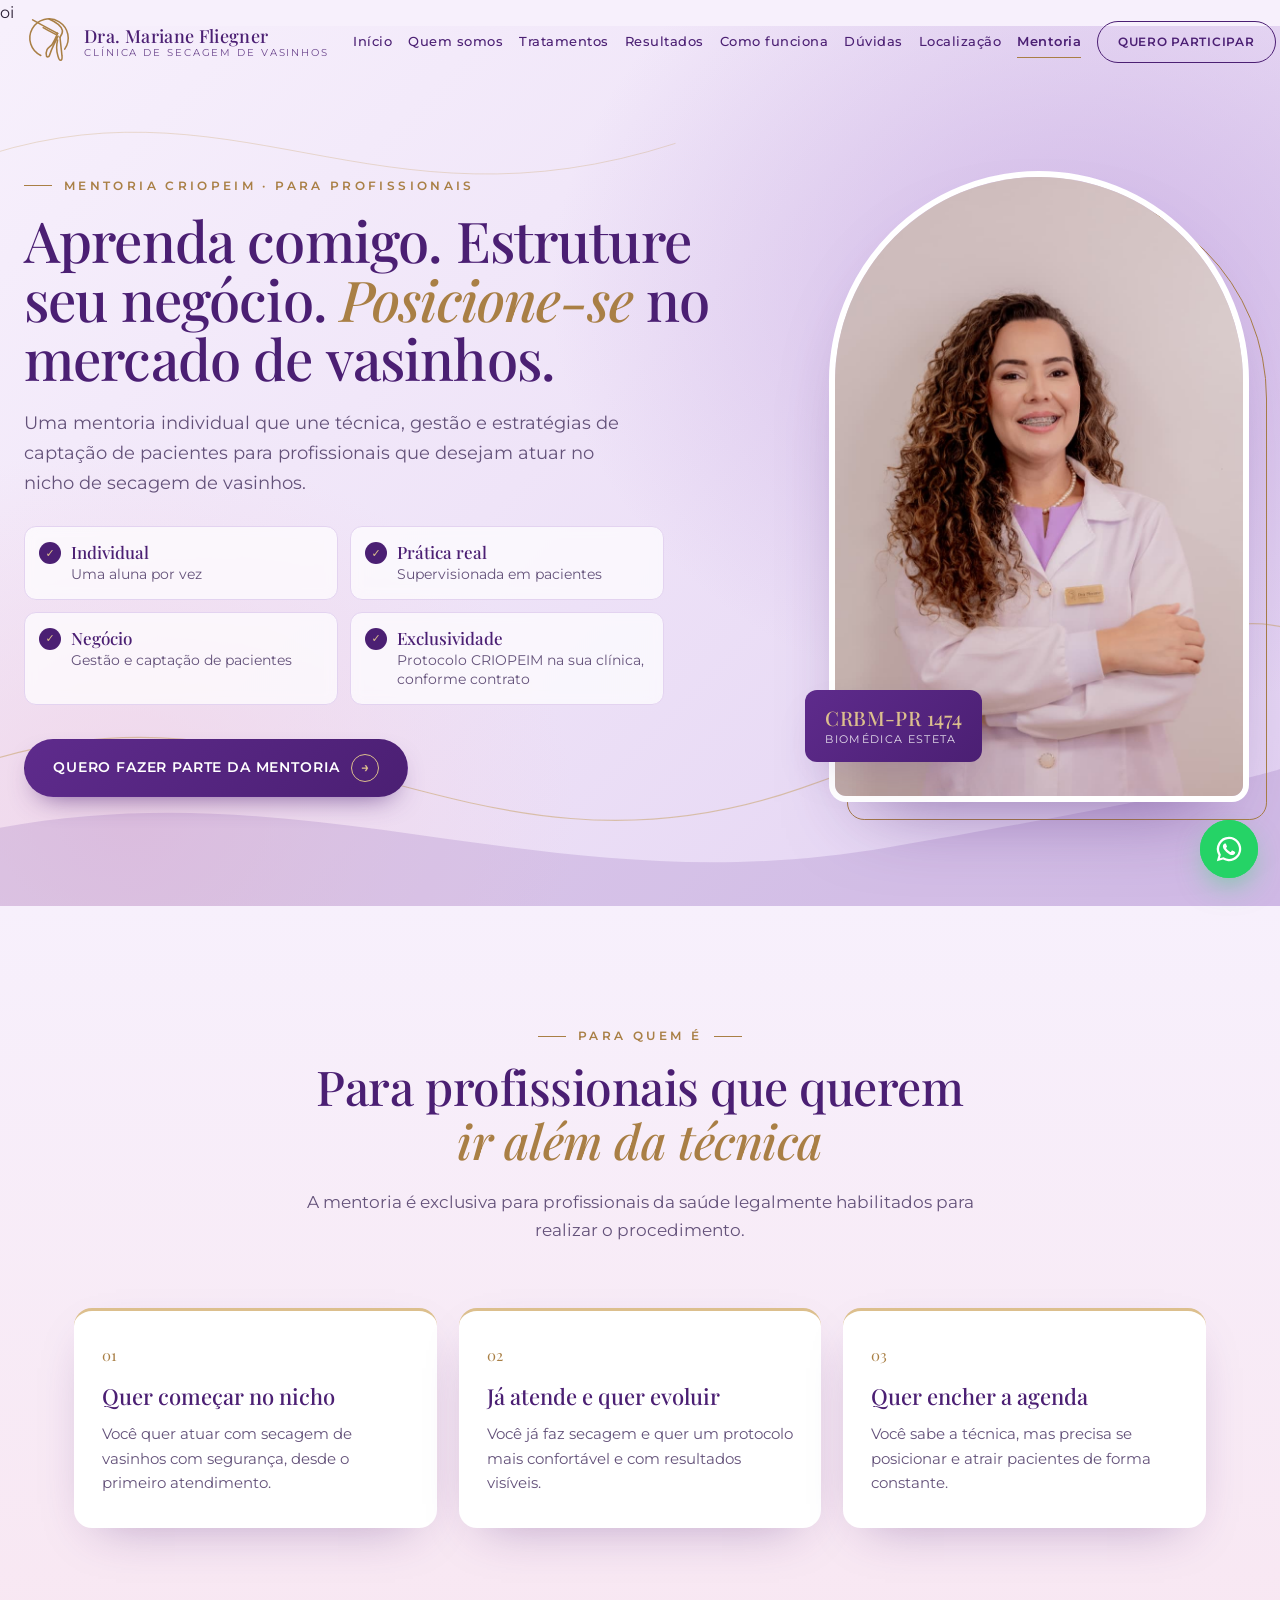
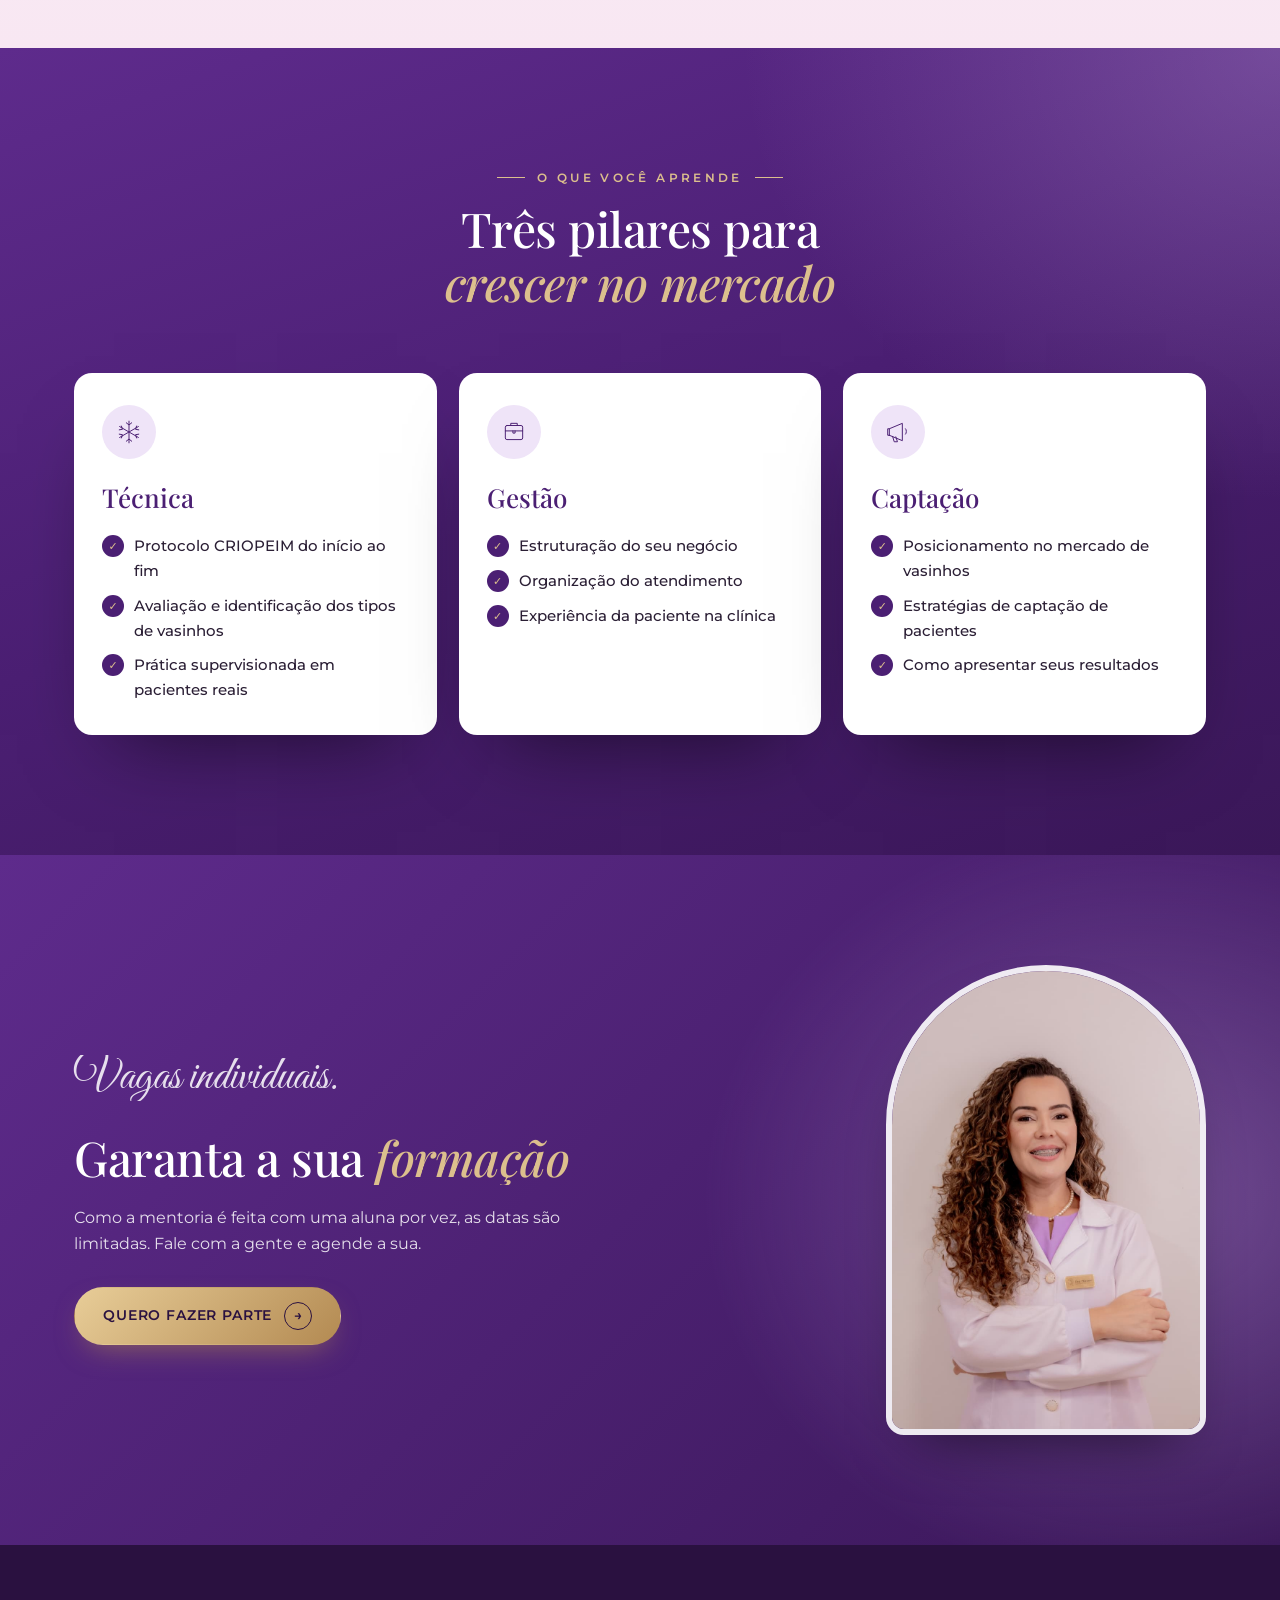
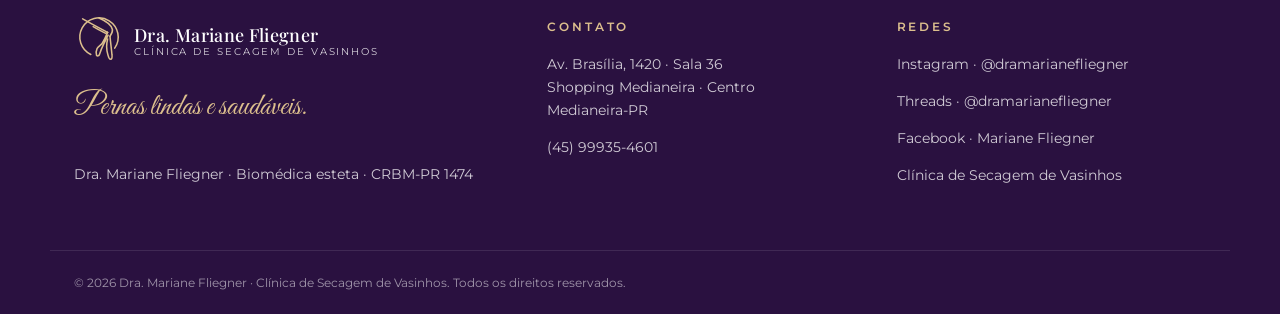
==== commit c39b6427: "Adiciona o Facebook da Dra. no rodapé Co-Authored-By: Claude Opus 5.5 <noreply@anthropic.com>" ====
--- a/mentoria.html
+++ b/mentoria.html
@@ -1,4 +1,4 @@
-<!doctype html>
+oi<!doctype html>
 <html lang="pt-BR">
 <head>
   <meta charset="utf-8">
@@ -188,6 +188,7 @@
         <h3>Redes</h3>
         <p><a href="https://www.instagram.com/dramarianefliegner/" target="_blank" rel="noopener">Instagram · @dramarianefliegner</a></p>
         <p><a href="https://www.threads.net/@dramarianefliegner" target="_blank" rel="noopener">Threads · @dramarianefliegner</a></p>
+        <p><a href="https://www.facebook.com/marianefliegner/" target="_blank" rel="noopener">Facebook · Mariane Fliegner</a></p>
         <p><a href="index.html">Clínica de Secagem de Vasinhos</a></p>
       </div>
     </div>
--- a/assets/css/style.css
+++ b/assets/css/style.css
@@ -1093,7 +1093,7 @@
   .funciona__texto { display: contents; }
   .funciona__texto > header { grid-area: cab; }
   .funciona__foto { grid-area: foto; position: relative; max-width: none; margin: 0; display: flex; }
-  .funciona__foto img { height: 100%; aspect-ratio: auto; object-position: center 12%; border-width: 3px; border-radius: 80px 80px 12px 12px; }
+  .funciona__foto img { height: 100%; aspect-ratio: auto; object-position: 32% center; border-width: 3px; border-radius: 80px 80px 12px 12px; }
   .funciona__foto::before { inset: 8px -6px -8px 6px; border-radius: 80px 80px 12px 12px; }
   .passos { grid-area: passos; }
   .funciona .sobretitulo { font-size: 10px; letter-spacing: .2em; margin-bottom: 8px; }
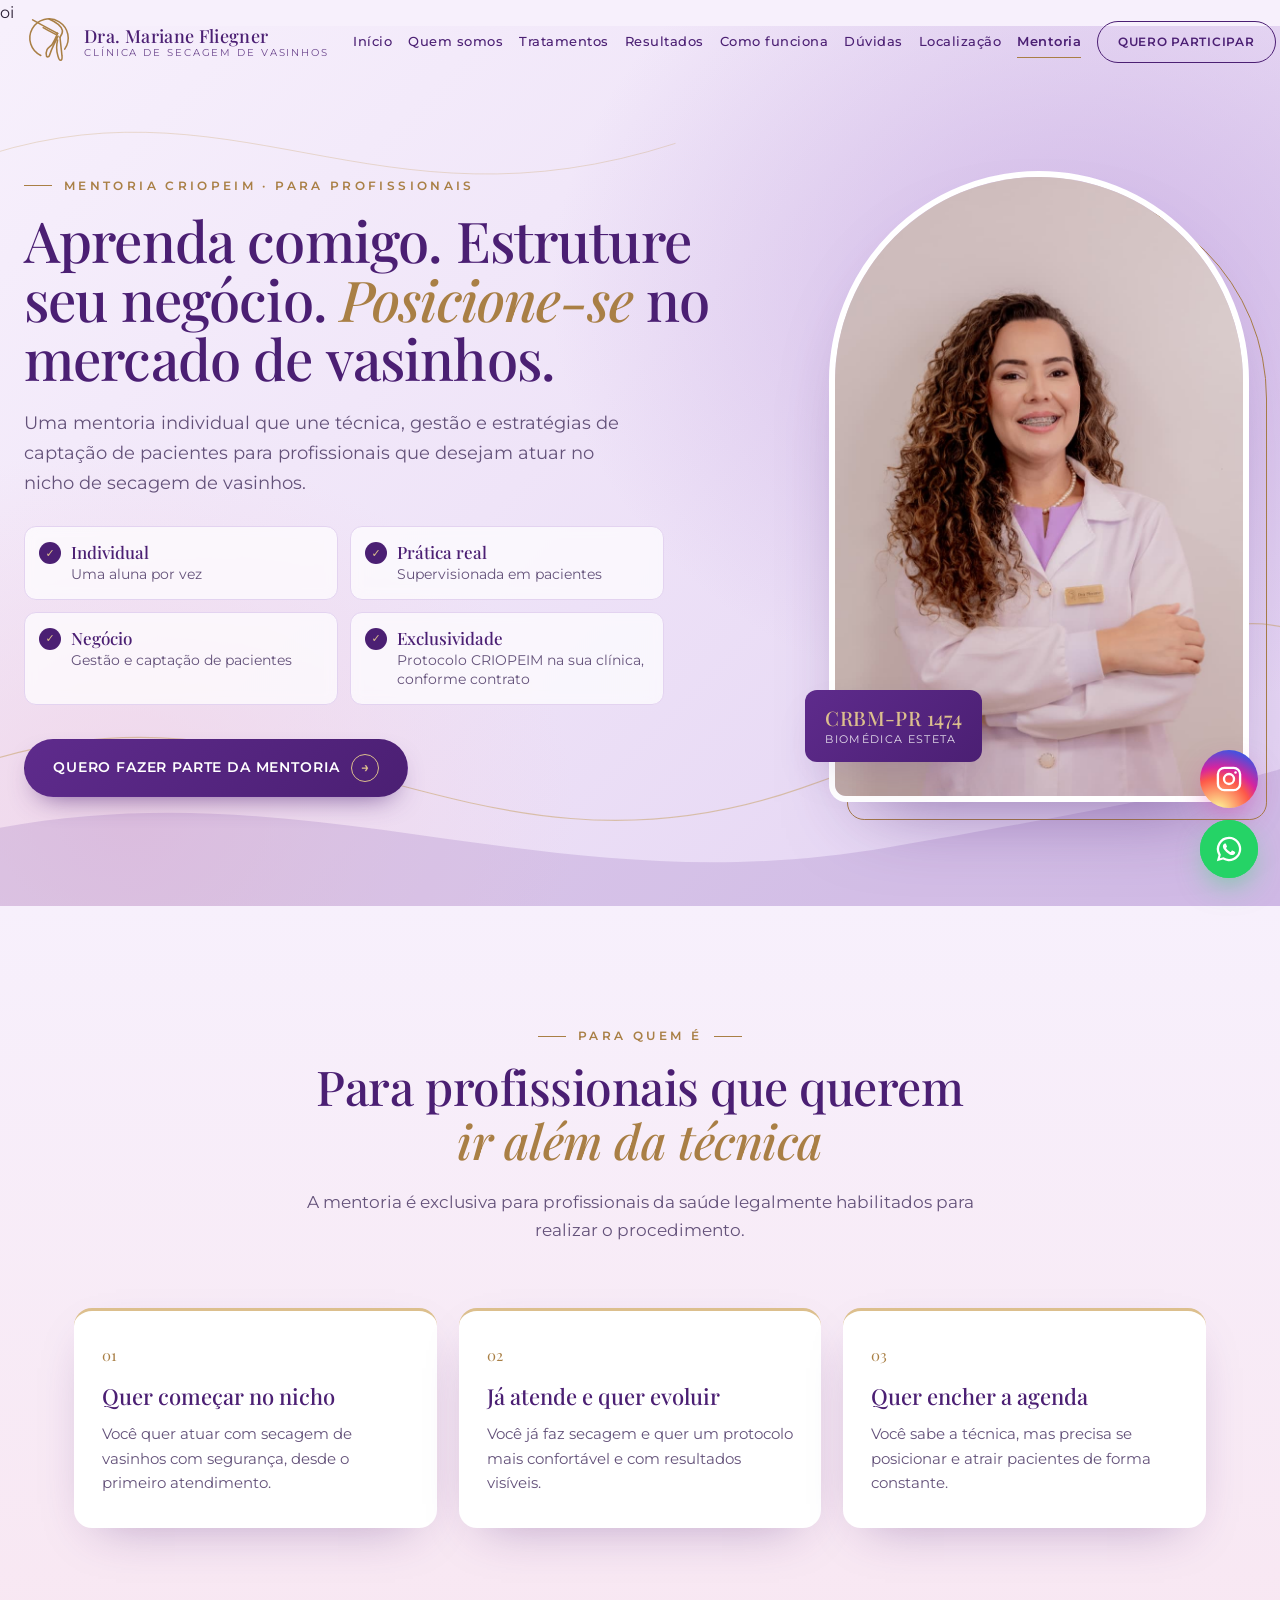
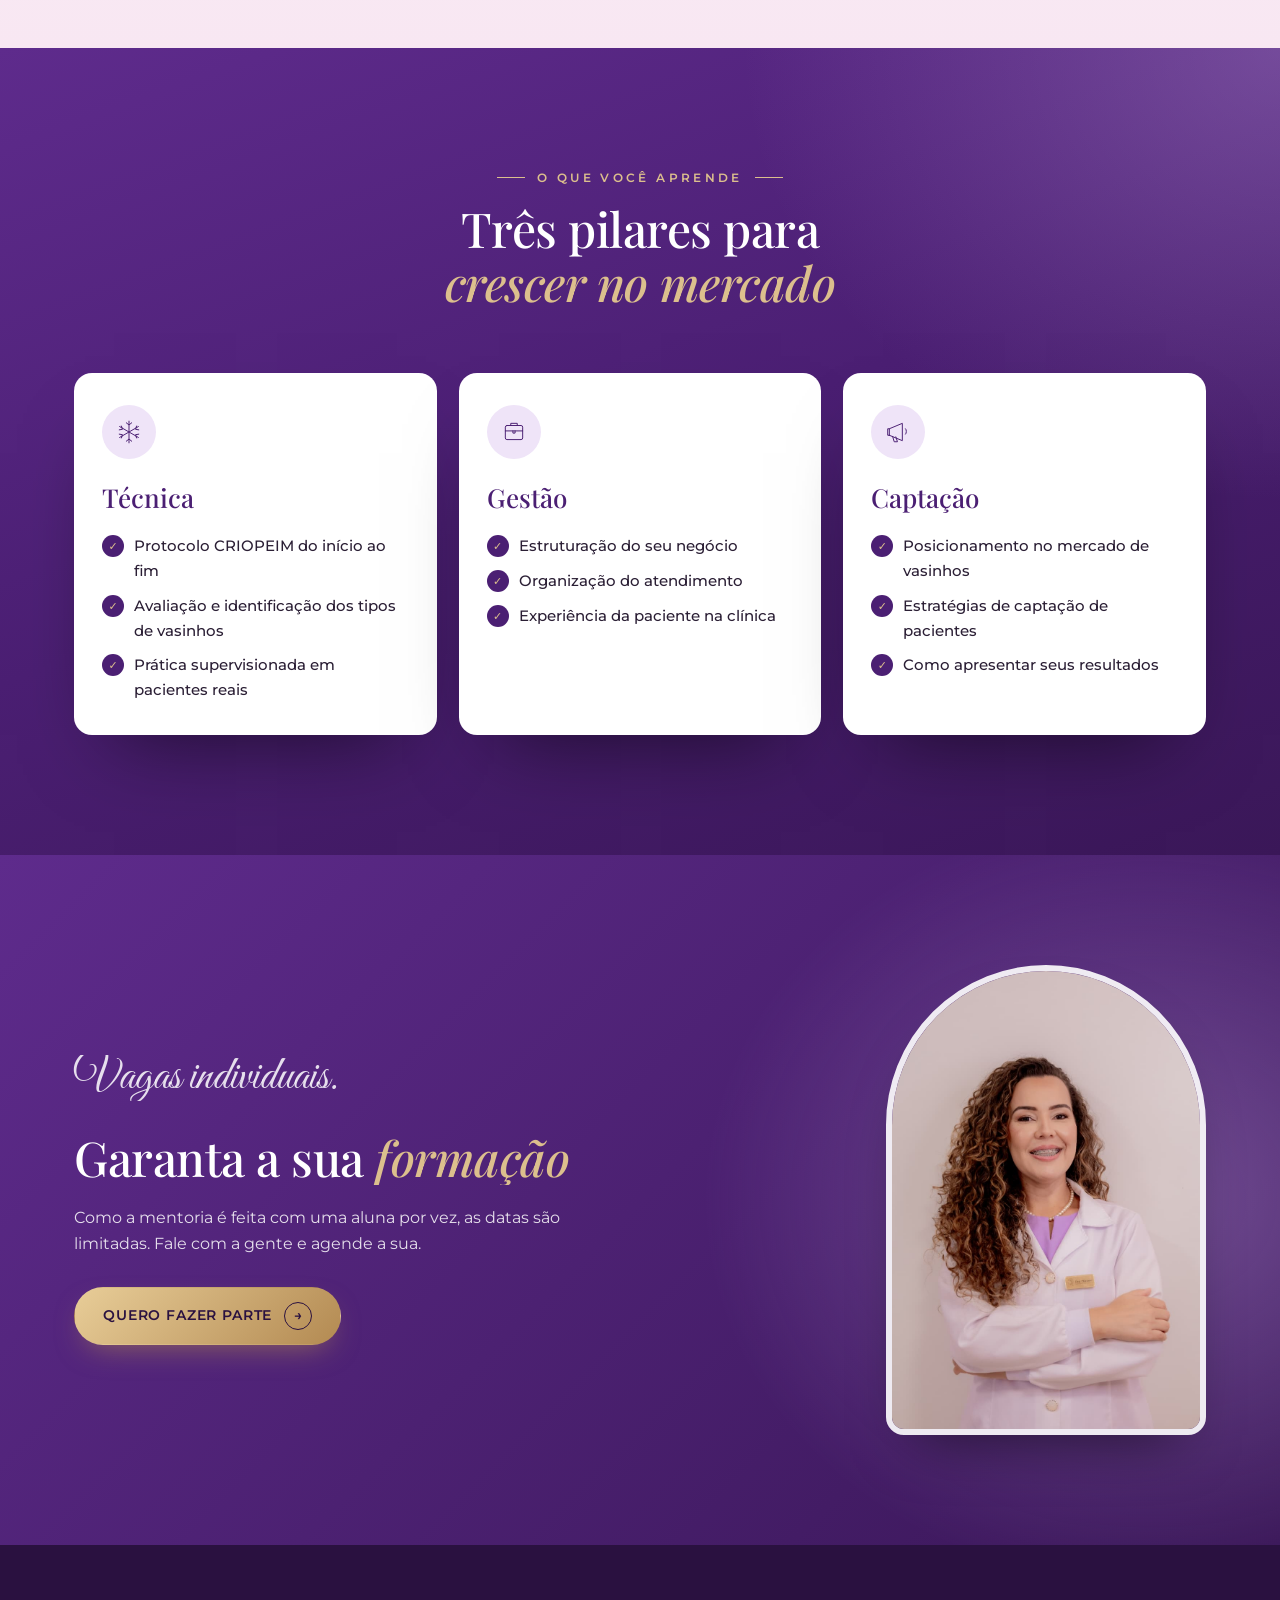
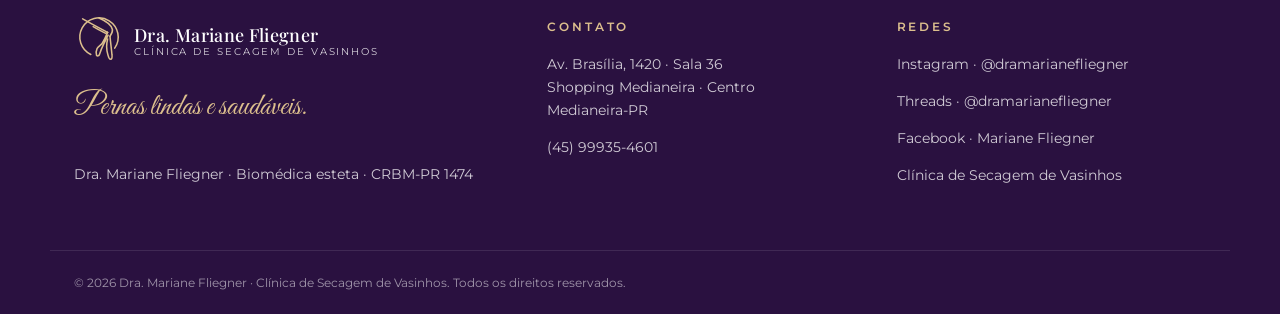
==== commit 2c294dc7: "Adiciona botão flutuante do Instagram acima do WhatsApp Co-Authored-By: Claude Opus 5.5 <noreply@ant" ====
--- a/mentoria.html
+++ b/mentoria.html
@@ -13,7 +13,7 @@
   <link rel="preconnect" href="https://fonts.googleapis.com">
   <link rel="preconnect" href="https://fonts.gstatic.com" crossorigin>
   <link href="https://fonts.googleapis.com/css2?family=Great+Vibes&family=Montserrat:wght@300;400;500;600;700&family=Playfair+Display:ital,wght@0,400;0,500;0,600;0,700;1,400;1,500&display=swap" rel="stylesheet">
-  <link rel="stylesheet" href="assets/css/style.css?v=14">
+  <link rel="stylesheet" href="assets/css/style.css?v=15">
 </head>
 <body class="pagina-mentoria">
 
@@ -197,6 +197,11 @@
     </div>
   </footer>
 
+  <!-- Instagram flutuante -->
+  <a class="insta" href="https://www.instagram.com/dramarianefliegner/" target="_blank" rel="noopener" aria-label="Seguir no Instagram">
+    <svg viewBox="0 0 24 24" aria-hidden="true" fill="none" stroke="currentColor" stroke-width="2" stroke-linecap="round" stroke-linejoin="round"><rect x="2.5" y="2.5" width="19" height="19" rx="5.5"/><circle cx="12" cy="12" r="4.3"/><circle cx="17.6" cy="6.4" r="1.1" fill="currentColor" stroke="none"/></svg>
+  </a>
+
   <!-- WhatsApp flutuante -->
   <a class="zap" href="https://wa.me/5545999354601?text=Ol%C3%A1!%20Tenho%20interesse%20na%20Mentoria%20CRIOPEIM." target="_blank" rel="noopener" aria-label="Conversar no WhatsApp">
     <svg viewBox="0 0 32 32" aria-hidden="true"><path fill="currentColor" d="M16 3a13 13 0 0 0-11.2 19.6L3 29l6.6-1.7A13 13 0 1 0 16 3zm0 23.6a10.6 10.6 0 0 1-5.4-1.5l-.4-.2-3.9 1 1-3.8-.2-.4A10.6 10.6 0 1 1 16 26.6zm5.8-7.9c-.3-.2-1.9-.9-2.2-1s-.5-.2-.7.2-.8 1-1 1.2-.4.2-.7 0a8.7 8.7 0 0 1-4.3-3.8c-.3-.6.3-.5.9-1.7.1-.2 0-.4 0-.5l-1-2.4c-.3-.6-.5-.5-.7-.5h-.6a1.2 1.2 0 0 0-.9.4 3.6 3.6 0 0 0-1.1 2.7 6.3 6.3 0 0 0 1.3 3.3 14.4 14.4 0 0 0 5.5 4.9c2 .9 2.8 1 3.9.8a3.3 3.3 0 0 0 2.1-1.5 2.7 2.7 0 0 0 .2-1.5c-.1-.2-.3-.3-.7-.5z"/></svg>
--- a/assets/css/style.css
+++ b/assets/css/style.css
@@ -900,6 +900,19 @@
 .zap:hover { transform: scale(1.08); }
 .zap::after { content: ""; position: absolute; inset: 0; border-radius: 50%; border: 2px solid #25d366; animation: pulso 2.4s ease-out infinite; }
 @keyframes pulso { from { transform: scale(1); opacity: .8; } to { transform: scale(1.6); opacity: 0; } }
+
+/* Instagram flutuante: logo acima do WhatsApp */
+.insta {
+  position: fixed; right: 22px; bottom: 92px; z-index: 40;
+  display: grid; place-items: center;
+  width: 58px; height: 58px; border-radius: 50%;
+  background: radial-gradient(circle at 30% 107%, #fdf497 0%, #fdf497 5%, #fd5949 45%, #d6249f 60%, #285aeb 90%);
+  color: var(--branco);
+  box-shadow: 0 12px 30px -8px rgba(214, 36, 159, .55);
+  transition: transform .3s var(--ease);
+}
+.insta svg { width: 28px; height: 28px; }
+.insta:hover { transform: scale(1.08); }
 
 /* ── revelar ao rolar ───────────────────────────────────── */
 .js .revelar { opacity: 0; transform: translateY(24px); transition: opacity .8s var(--ease), transform .8s var(--ease); }
@@ -1156,6 +1169,7 @@
   .rodape__grade { grid-template-columns: 1fr; gap: 30px; }
 
   .zap { right: 16px; bottom: 16px; width: 54px; height: 54px; }
+  .insta { right: 16px; bottom: 82px; width: 54px; height: 54px; }
 
   .m-hero__grade { padding-top: 92px; padding-bottom: 52px; gap: 36px; }
   .m-hero__foto { max-width: 240px; }
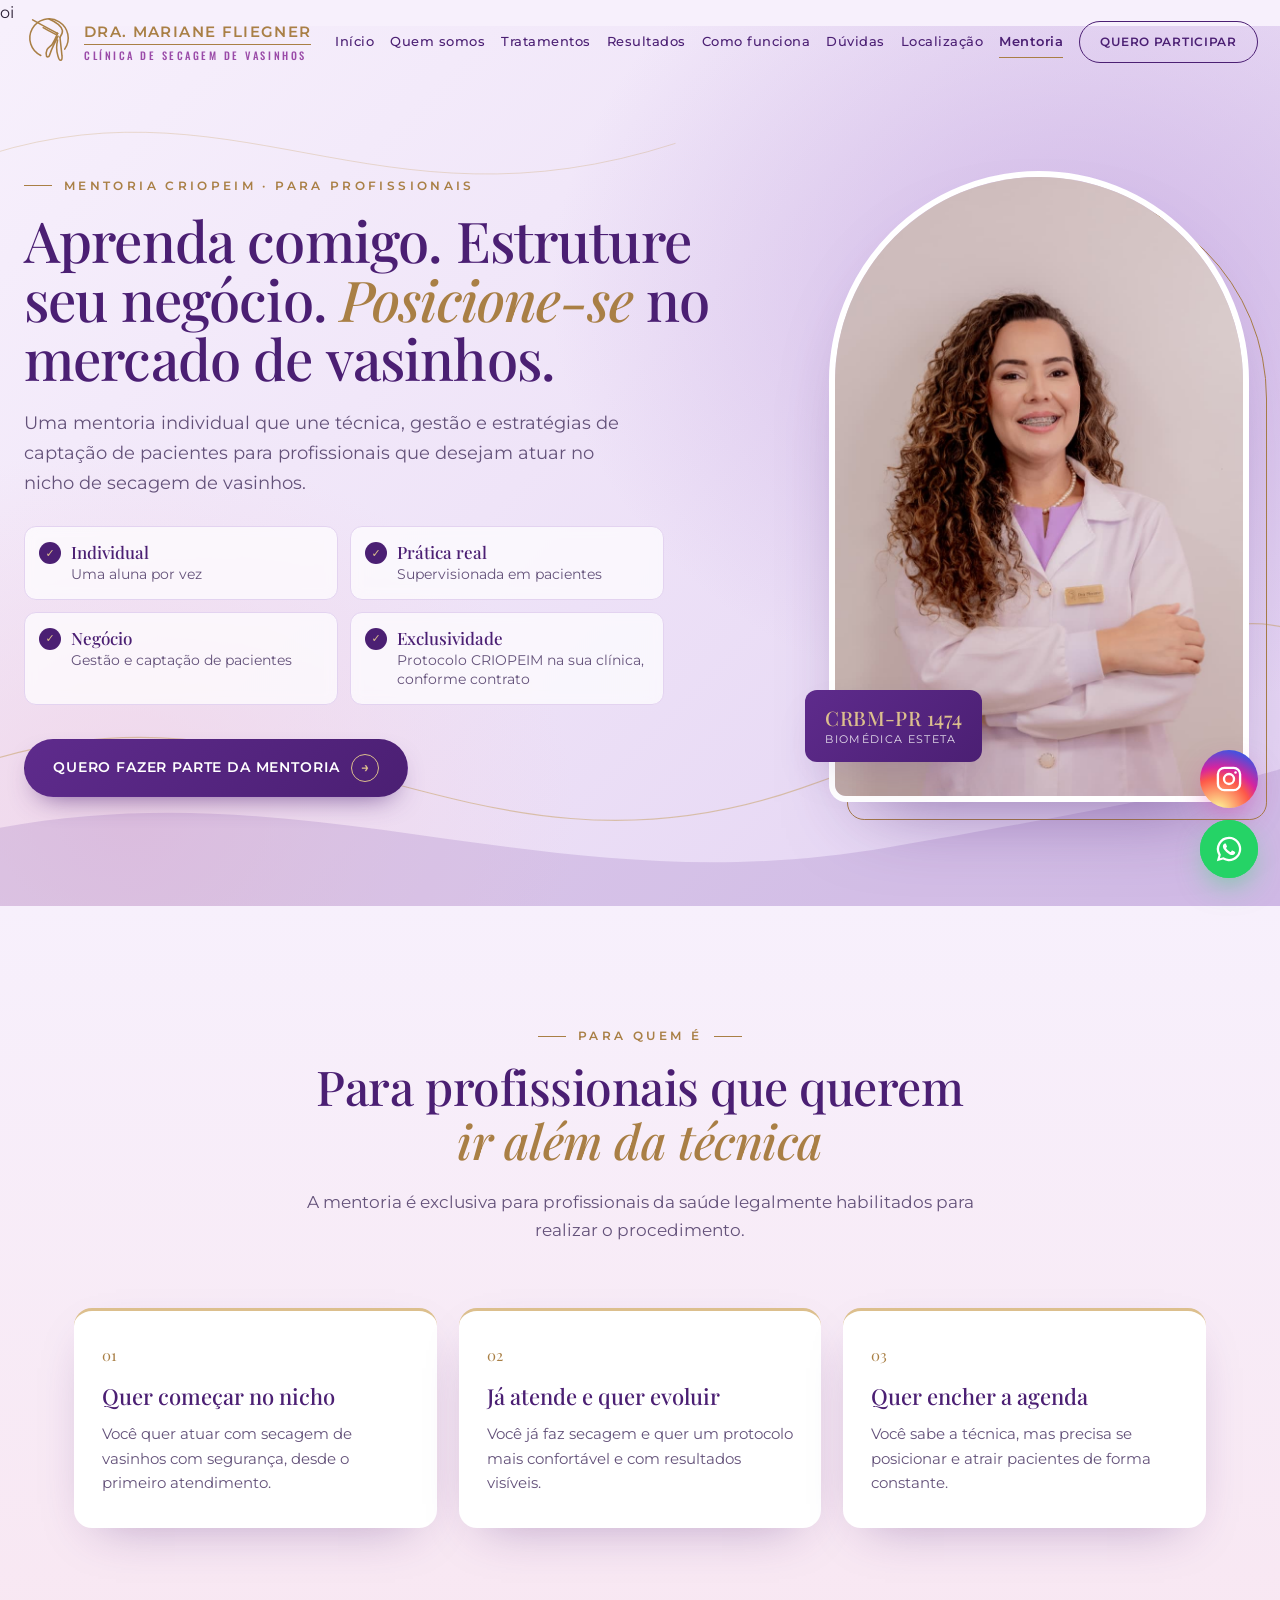
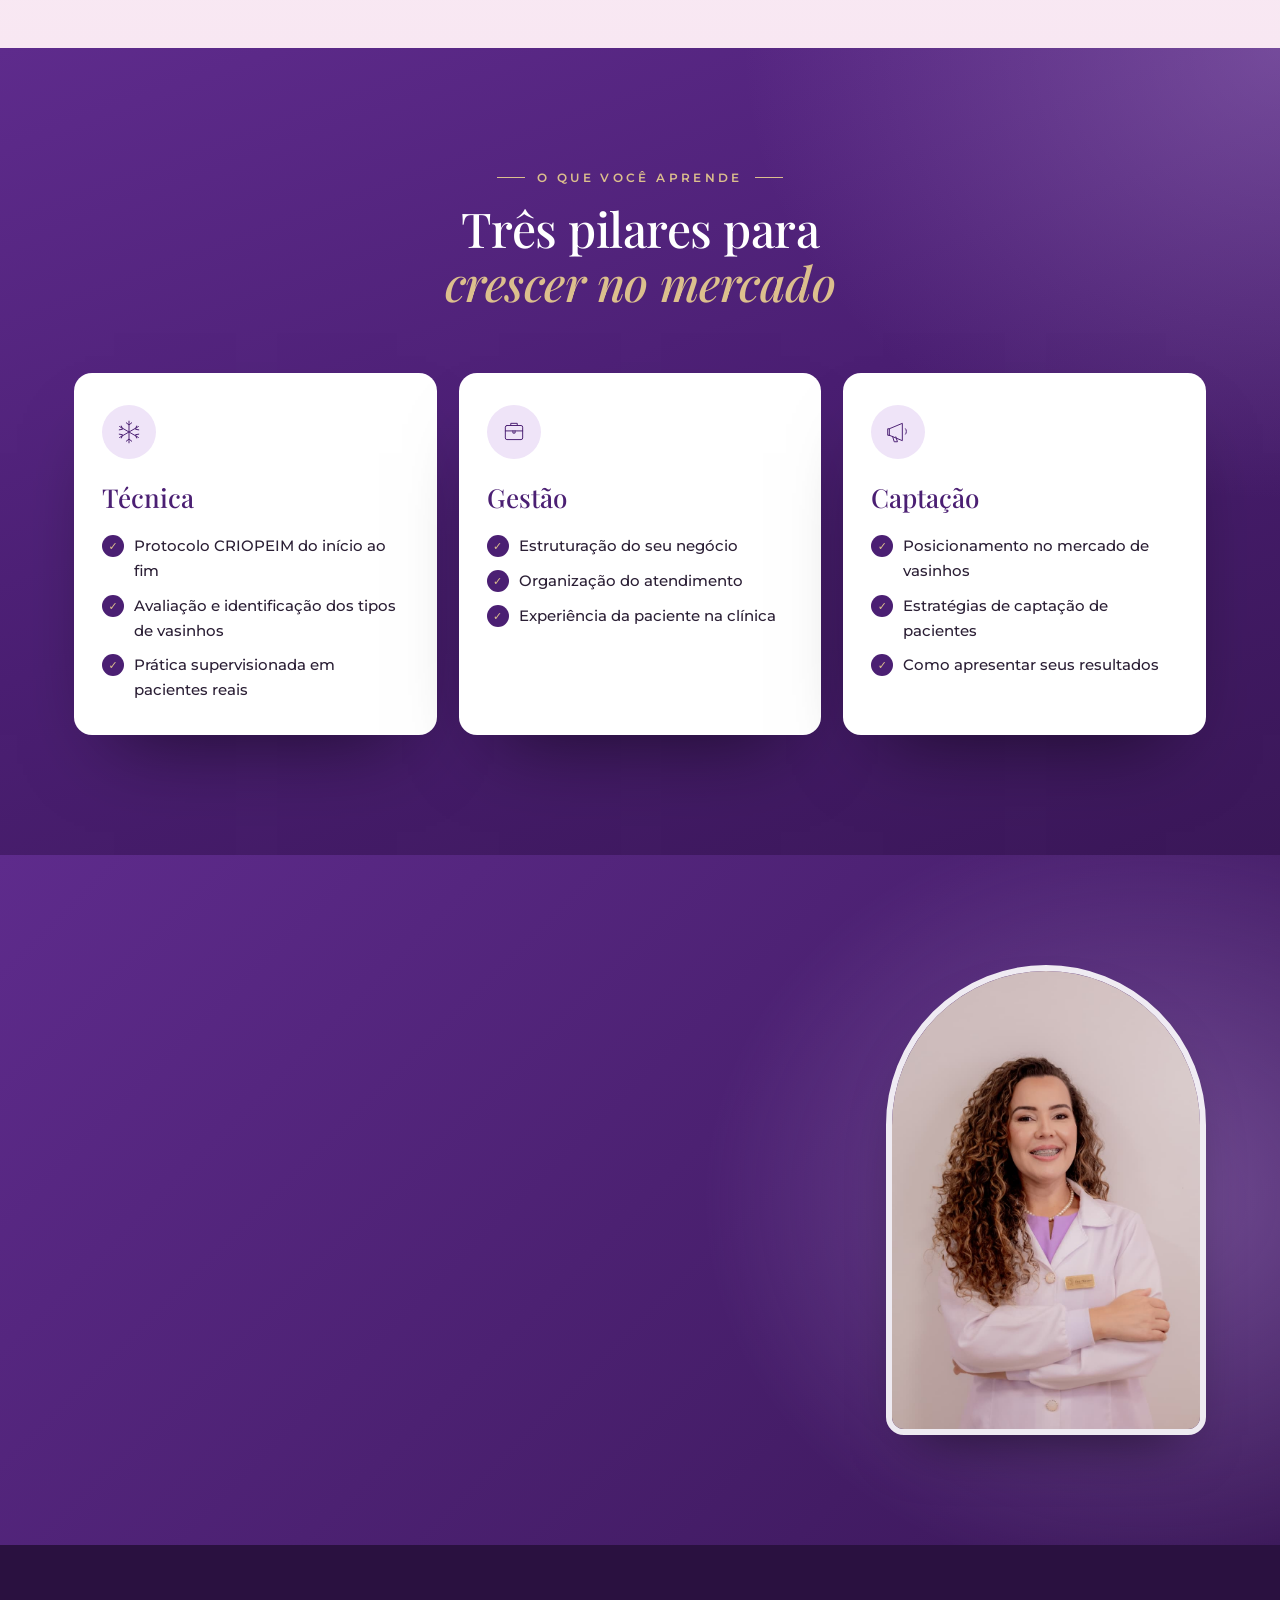
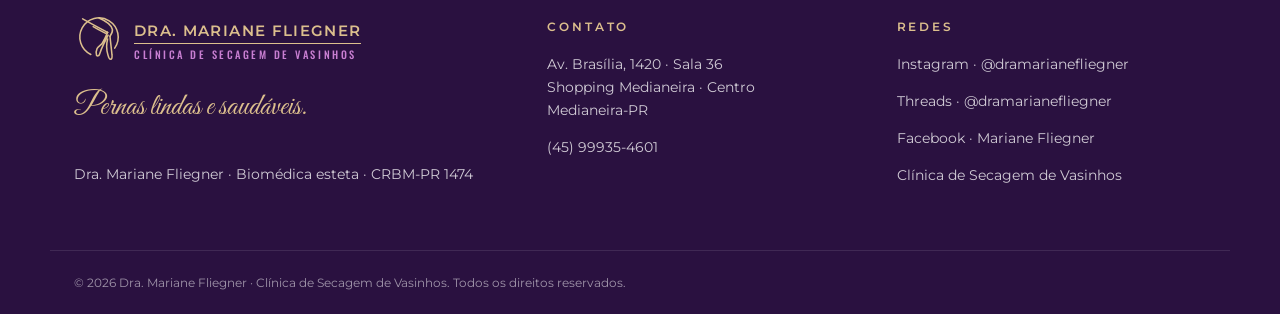
==== commit c984976a: "Deixa o texto da logo no estilo da logo oficial Nome dourado em caixa alta sem serifa com filete e s" ====
--- a/mentoria.html
+++ b/mentoria.html
@@ -12,8 +12,8 @@
   <link rel="icon" href="data:image/svg+xml,%3Csvg xmlns='http://www.w3.org/2000/svg' viewBox='0 0 100 100'%3E%3Crect width='100' height='100' rx='22' fill='%234B1F73'/%3E%3Cg fill='none' stroke='%23DCBF8D' stroke-width='4' stroke-linecap='round' stroke-linejoin='round' transform='translate(8 8) scale(.84) translate(-4 0)'%3E%3Cpath d='M39 78 A40 40 0 1 1 88.8 64.9'/%3E%3Cpath d='M22 4 C 40 14, 58 24, 74 32'/%3E%3Cpath d='M44 20 C 54 26, 62 30, 70 34 L 74 32'/%3E%3Cpath d='M74 32 C 70 42, 66 50, 62 56 C 58 60, 54 62, 52 66 C 50 70, 50 76, 51 80 C 53 82, 56 81, 57 78 C 59 72, 62 64, 66 56 C 69 50, 72 44, 75 38'/%3E%3Cpath d='M56 2 C 70 8, 82 16, 84 26 C 85 32, 82 36, 79 40'/%3E%3Cpath d='M79 40 C 80 52, 82 66, 83 78 C 84 84, 83 88, 80 88 C 77 88, 76 84, 75 80 C 73 74, 72 68, 72 62 C 72 56, 73 50, 74 46'/%3E%3C/g%3E%3C/svg%3E">
   <link rel="preconnect" href="https://fonts.googleapis.com">
   <link rel="preconnect" href="https://fonts.gstatic.com" crossorigin>
-  <link href="https://fonts.googleapis.com/css2?family=Great+Vibes&family=Montserrat:wght@300;400;500;600;700&family=Playfair+Display:ital,wght@0,400;0,500;0,600;0,700;1,400;1,500&display=swap" rel="stylesheet">
-  <link rel="stylesheet" href="assets/css/style.css?v=15">
+  <link href="https://fonts.googleapis.com/css2?family=Great+Vibes&family=Oswald:wght@500&family=Montserrat:wght@300;400;500;600;700&family=Playfair+Display:ital,wght@0,400;0,500;0,600;0,700;1,400;1,500&display=swap" rel="stylesheet">
+  <link rel="stylesheet" href="assets/css/style.css?v=16">
 </head>
 <body class="pagina-mentoria">
 
--- a/assets/css/style.css
+++ b/assets/css/style.css
@@ -183,10 +183,19 @@
   flex: none;
 }
 .logo__mono svg { width: 100%; height: 100%; overflow: visible; }
-.logo__texto { display: flex; flex-direction: column; line-height: 1.2; }
-.logo__texto strong { font-family: var(--serif); font-weight: 500; font-size: 18px; letter-spacing: .02em; }
-.logo__texto small { font-size: 9.5px; letter-spacing: .2em; text-transform: uppercase; opacity: .8; }
+/* texto no estilo da logo oficial: nome dourado em caixa alta, filete e subtítulo lilás condensado */
+.logo__texto { display: flex; flex-direction: column; line-height: 1.15; }
+.logo__texto strong {
+  font-family: var(--sans); font-weight: 600; font-size: 15px; letter-spacing: .09em; text-transform: uppercase;
+  color: var(--dourado); padding-bottom: 4px; border-bottom: 1.5px solid currentColor;
+}
+.logo__texto small {
+  font-family: "Oswald", var(--sans); font-weight: 500; font-size: 10.5px; letter-spacing: .24em; text-transform: uppercase;
+  color: #9a4aa8; margin-top: 4px;
+}
 .logo--claro .logo__mono { color: var(--dourado-claro); border-color: var(--dourado-claro); }
+.logo--claro .logo__texto strong { color: var(--dourado-claro); }
+.logo--claro .logo__texto small { color: #c97fd2; }
 
 .menu { display: flex; align-items: center; gap: 20px; }
 .menu a:not(.botao) {
@@ -992,6 +1001,8 @@
   /* backdrop-filter prenderia o menu fixo dentro do cabeçalho */
   .menu-aberto .topo { color: var(--branco); backdrop-filter: none; background: transparent; box-shadow: none; }
   .menu-aberto .topo .logo__mono { color: var(--dourado-claro); border-color: var(--dourado-claro); }
+  .menu-aberto .topo .logo__texto strong { color: var(--dourado-claro); }
+  .menu-aberto .topo .logo__texto small { color: #c97fd2; }
   .menu-aberto .topo .logo { position: relative; z-index: 60; }
   body.menu-aberto { overflow: hidden; }
 
@@ -1034,8 +1045,8 @@
 
   .topo__linha { height: 70px; }
   .logo__mono { width: 40px; height: 40px; }
-  .logo__texto strong { font-size: 16px; }
-  .logo__texto small { font-size: 8.5px; letter-spacing: .14em; }
+  .logo__texto strong { font-size: 13px; letter-spacing: .07em; }
+  .logo__texto small { font-size: 9px; letter-spacing: .17em; }
 
   .hero__grade { padding-top: 92px; padding-bottom: 52px; gap: 44px; }
   .hero__foto { border-width: 4px; border-radius: 20px; }
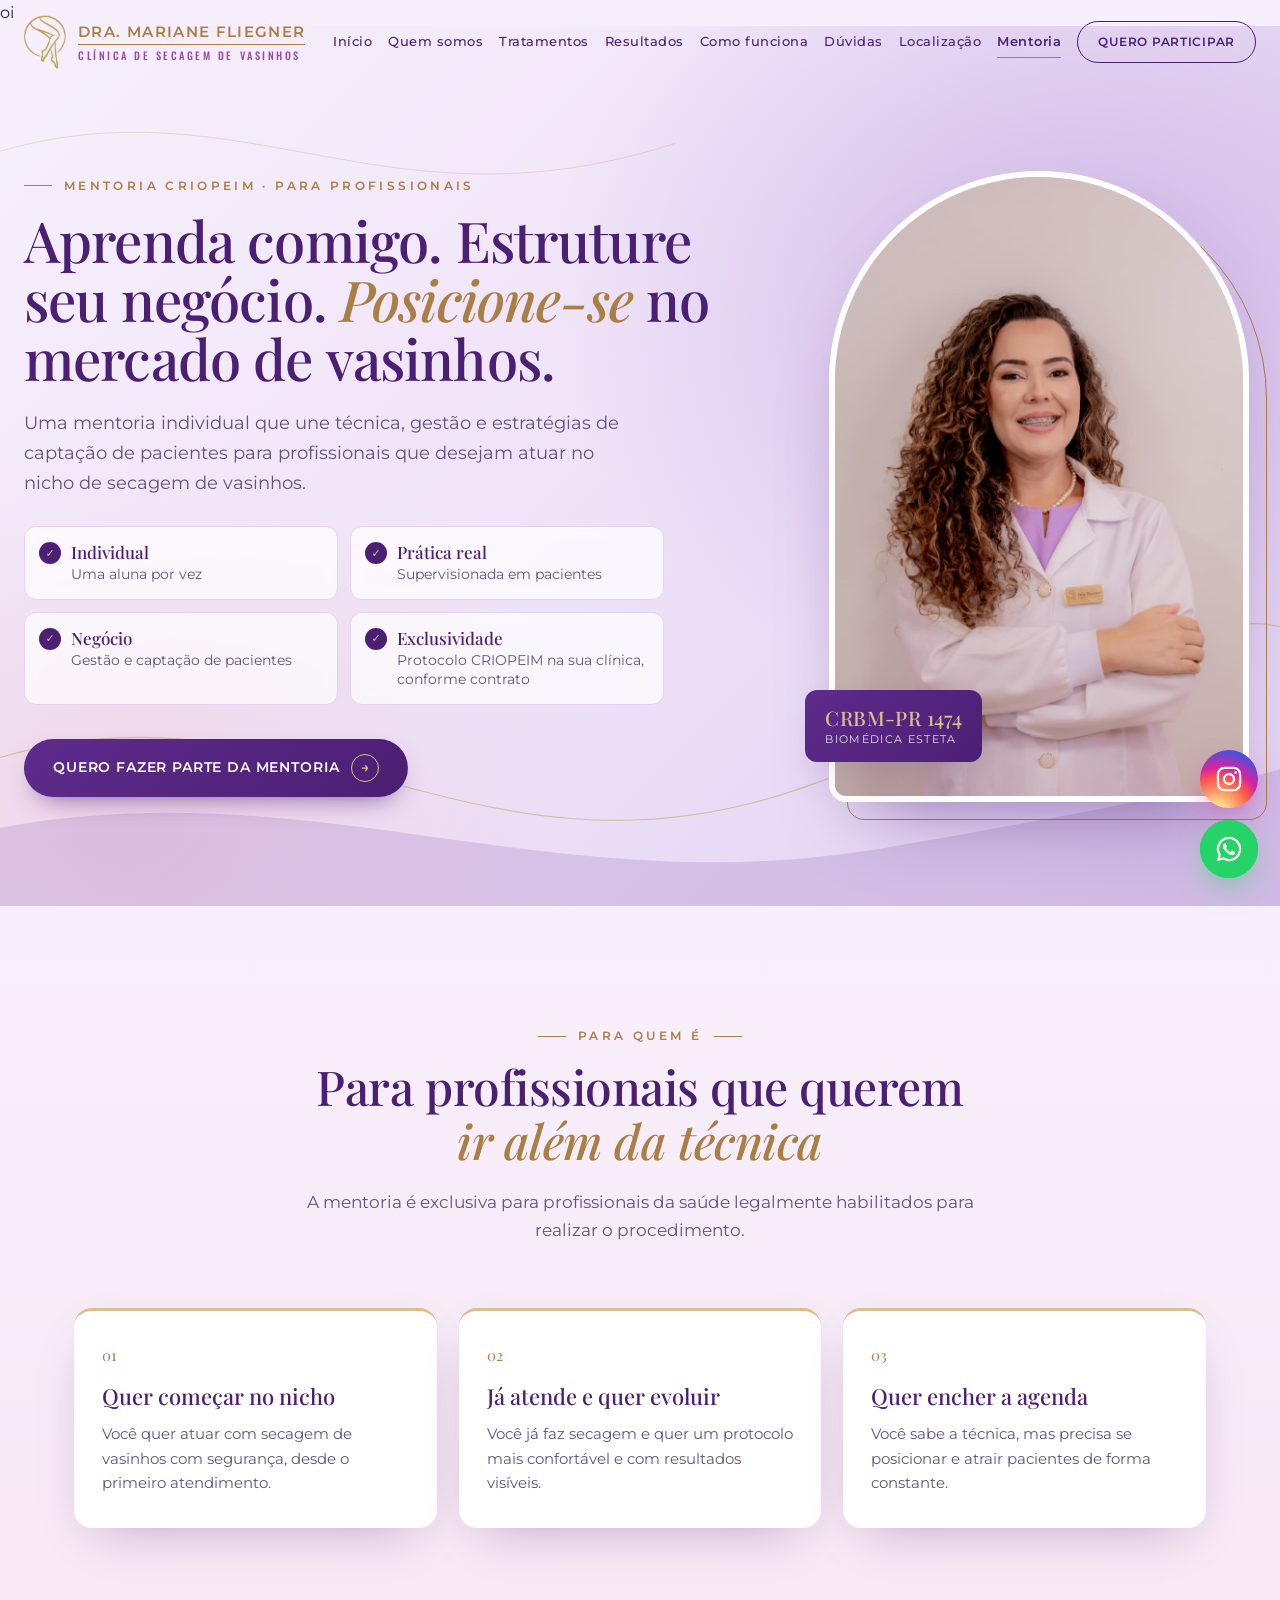
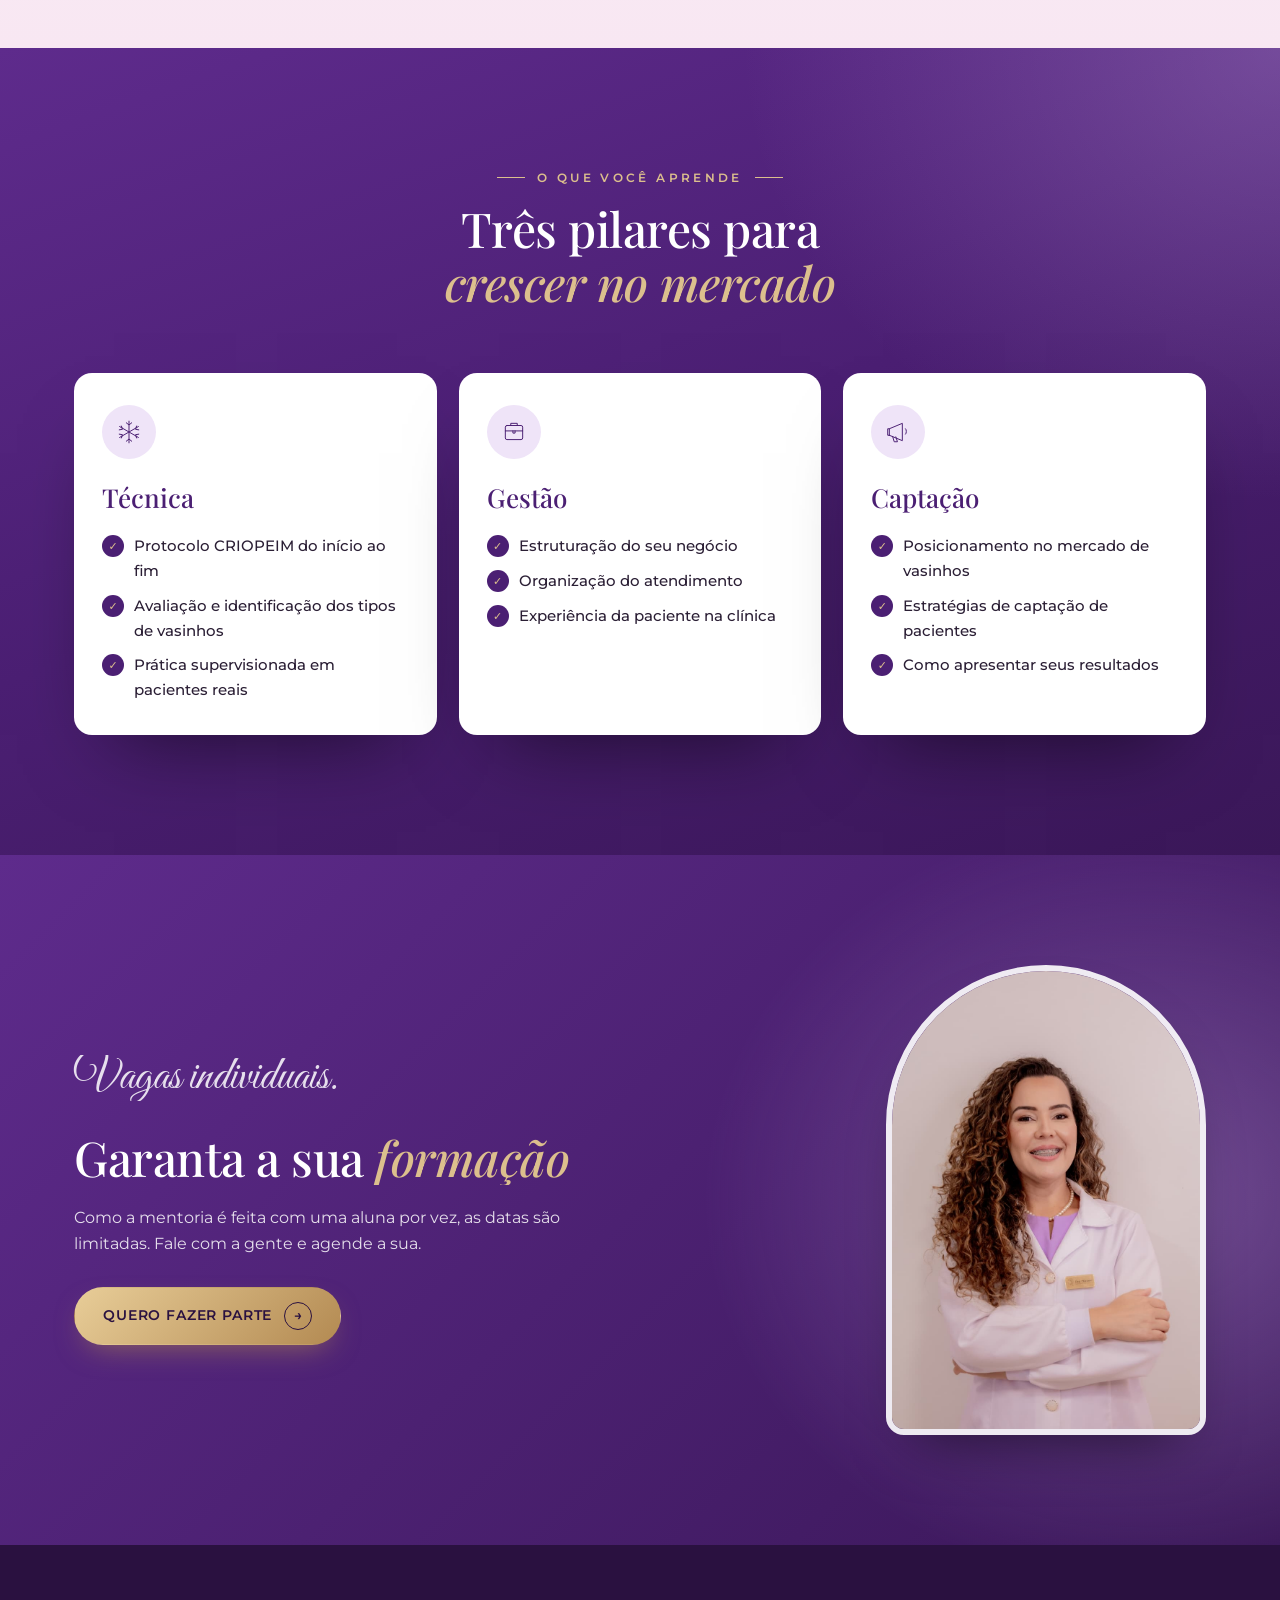
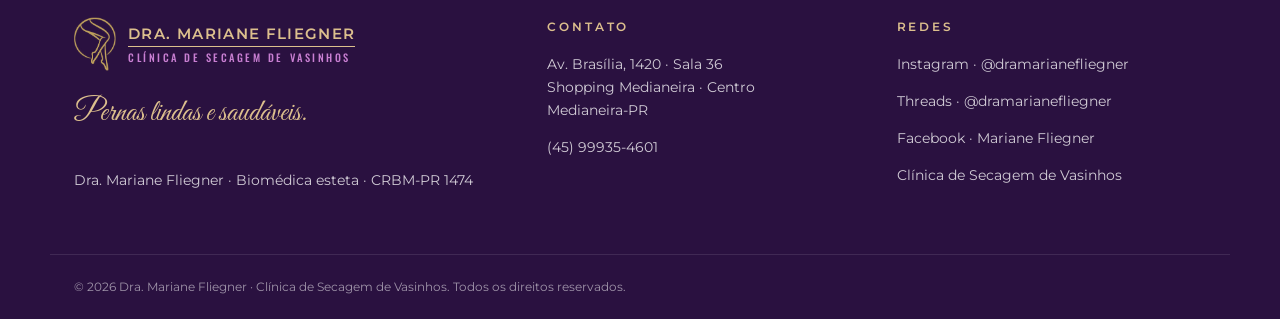
==== commit 7cd37540: "Usa o símbolo da logo oficial no cabeçalho, rodapé e ícone da aba Co-Authored-By: Claude Opus 5.5 <n" ====
--- a/mentoria.html
+++ b/mentoria.html
@@ -9,11 +9,11 @@
   <meta property="og:title" content="Mentoria CRIOPEIM · Dra. Mariane Fliegner">
   <meta property="og:description" content="Aprenda comigo. Estruture seu negócio. Posicione-se no mercado de vasinhos.">
   <meta property="og:image" content="assets/img/dra-retrato.jpg">
-  <link rel="icon" href="data:image/svg+xml,%3Csvg xmlns='http://www.w3.org/2000/svg' viewBox='0 0 100 100'%3E%3Crect width='100' height='100' rx='22' fill='%234B1F73'/%3E%3Cg fill='none' stroke='%23DCBF8D' stroke-width='4' stroke-linecap='round' stroke-linejoin='round' transform='translate(8 8) scale(.84) translate(-4 0)'%3E%3Cpath d='M39 78 A40 40 0 1 1 88.8 64.9'/%3E%3Cpath d='M22 4 C 40 14, 58 24, 74 32'/%3E%3Cpath d='M44 20 C 54 26, 62 30, 70 34 L 74 32'/%3E%3Cpath d='M74 32 C 70 42, 66 50, 62 56 C 58 60, 54 62, 52 66 C 50 70, 50 76, 51 80 C 53 82, 56 81, 57 78 C 59 72, 62 64, 66 56 C 69 50, 72 44, 75 38'/%3E%3Cpath d='M56 2 C 70 8, 82 16, 84 26 C 85 32, 82 36, 79 40'/%3E%3Cpath d='M79 40 C 80 52, 82 66, 83 78 C 84 84, 83 88, 80 88 C 77 88, 76 84, 75 80 C 73 74, 72 68, 72 62 C 72 56, 73 50, 74 46'/%3E%3C/g%3E%3C/svg%3E">
+  <link rel="icon" type="image/png" href="assets/img/favicon.png">
   <link rel="preconnect" href="https://fonts.googleapis.com">
   <link rel="preconnect" href="https://fonts.gstatic.com" crossorigin>
   <link href="https://fonts.googleapis.com/css2?family=Great+Vibes&family=Oswald:wght@500&family=Montserrat:wght@300;400;500;600;700&family=Playfair+Display:ital,wght@0,400;0,500;0,600;0,700;1,400;1,500&display=swap" rel="stylesheet">
-  <link rel="stylesheet" href="assets/css/style.css?v=16">
+  <link rel="stylesheet" href="assets/css/style.css?v=17">
 </head>
 <body class="pagina-mentoria">
 
@@ -21,7 +21,7 @@
   <header class="topo" id="topo">
     <div class="container topo__linha">
       <a href="index.html" class="logo" aria-label="Dra. Mariane Fliegner — início">
-        <span class="logo__mono" aria-hidden="true"><svg viewBox="0 0 100 100" fill="none" stroke="currentColor" stroke-width="3.2" stroke-linecap="round" stroke-linejoin="round"><g transform="translate(-4 0)"><path d="M39 78 A40 40 0 1 1 88.8 64.9"/><path d="M22 4 C 40 14, 58 24, 74 32"/><path d="M44 20 C 54 26, 62 30, 70 34 L 74 32"/><path d="M74 32 C 70 42, 66 50, 62 56 C 58 60, 54 62, 52 66 C 50 70, 50 76, 51 80 C 53 82, 56 81, 57 78 C 59 72, 62 64, 66 56 C 69 50, 72 44, 75 38"/><path d="M56 2 C 70 8, 82 16, 84 26 C 85 32, 82 36, 79 40"/><path d="M79 40 C 80 52, 82 66, 83 78 C 84 84, 83 88, 80 88 C 77 88, 76 84, 75 80 C 73 74, 72 68, 72 62 C 72 56, 73 50, 74 46"/></g></svg></span>
+        <img class="logo__mono" src="assets/img/logo-simbolo.png" alt="" width="131" height="168">
         <span class="logo__texto">
           <strong>Dra. Mariane Fliegner</strong>
           <small>Clínica de Secagem de Vasinhos</small>
@@ -173,7 +173,7 @@
     <div class="container rodape__grade">
       <div>
         <a href="index.html" class="logo logo--claro">
-          <span class="logo__mono" aria-hidden="true"><svg viewBox="0 0 100 100" fill="none" stroke="currentColor" stroke-width="3.2" stroke-linecap="round" stroke-linejoin="round"><g transform="translate(-4 0)"><path d="M39 78 A40 40 0 1 1 88.8 64.9"/><path d="M22 4 C 40 14, 58 24, 74 32"/><path d="M44 20 C 54 26, 62 30, 70 34 L 74 32"/><path d="M74 32 C 70 42, 66 50, 62 56 C 58 60, 54 62, 52 66 C 50 70, 50 76, 51 80 C 53 82, 56 81, 57 78 C 59 72, 62 64, 66 56 C 69 50, 72 44, 75 38"/><path d="M56 2 C 70 8, 82 16, 84 26 C 85 32, 82 36, 79 40"/><path d="M79 40 C 80 52, 82 66, 83 78 C 84 84, 83 88, 80 88 C 77 88, 76 84, 75 80 C 73 74, 72 68, 72 62 C 72 56, 73 50, 74 46"/></g></svg></span>
+          <img class="logo__mono" src="assets/img/logo-simbolo.png" alt="" width="131" height="168">
           <span class="logo__texto"><strong>Dra. Mariane Fliegner</strong><small>Clínica de Secagem de Vasinhos</small></span>
         </a>
         <p class="rodape__frase">Pernas lindas e saudáveis.</p>
--- a/assets/css/style.css
+++ b/assets/css/style.css
@@ -176,13 +176,8 @@
 .topo.rolou .topo__linha { height: 68px; }
 
 .logo { display: flex; align-items: center; gap: 12px; text-decoration: none; color: inherit; }
-.logo__mono {
-  display: grid; place-items: center;
-  width: 48px; height: 48px;
-  color: var(--dourado);
-  flex: none;
-}
-.logo__mono svg { width: 100%; height: 100%; overflow: visible; }
+/* símbolo recortado da logo oficial (assets/img/logo-simbolo.png) */
+.logo__mono { display: block; width: auto; height: 54px; flex: none; }
 /* texto no estilo da logo oficial: nome dourado em caixa alta, filete e subtítulo lilás condensado */
 .logo__texto { display: flex; flex-direction: column; line-height: 1.15; }
 .logo__texto strong {
@@ -193,7 +188,6 @@
   font-family: "Oswald", var(--sans); font-weight: 500; font-size: 10.5px; letter-spacing: .24em; text-transform: uppercase;
   color: #9a4aa8; margin-top: 4px;
 }
-.logo--claro .logo__mono { color: var(--dourado-claro); border-color: var(--dourado-claro); }
 .logo--claro .logo__texto strong { color: var(--dourado-claro); }
 .logo--claro .logo__texto small { color: #c97fd2; }
 
@@ -1000,7 +994,6 @@
   .menu-aberto .menu a:nth-child(8) { transition-delay: .28s; }
   /* backdrop-filter prenderia o menu fixo dentro do cabeçalho */
   .menu-aberto .topo { color: var(--branco); backdrop-filter: none; background: transparent; box-shadow: none; }
-  .menu-aberto .topo .logo__mono { color: var(--dourado-claro); border-color: var(--dourado-claro); }
   .menu-aberto .topo .logo__texto strong { color: var(--dourado-claro); }
   .menu-aberto .topo .logo__texto small { color: #c97fd2; }
   .menu-aberto .topo .logo { position: relative; z-index: 60; }
@@ -1044,7 +1037,7 @@
   body { font-size: 15px; }
 
   .topo__linha { height: 70px; }
-  .logo__mono { width: 40px; height: 40px; }
+  .logo__mono { height: 46px; }
   .logo__texto strong { font-size: 13px; letter-spacing: .07em; }
   .logo__texto small { font-size: 9px; letter-spacing: .17em; }
 
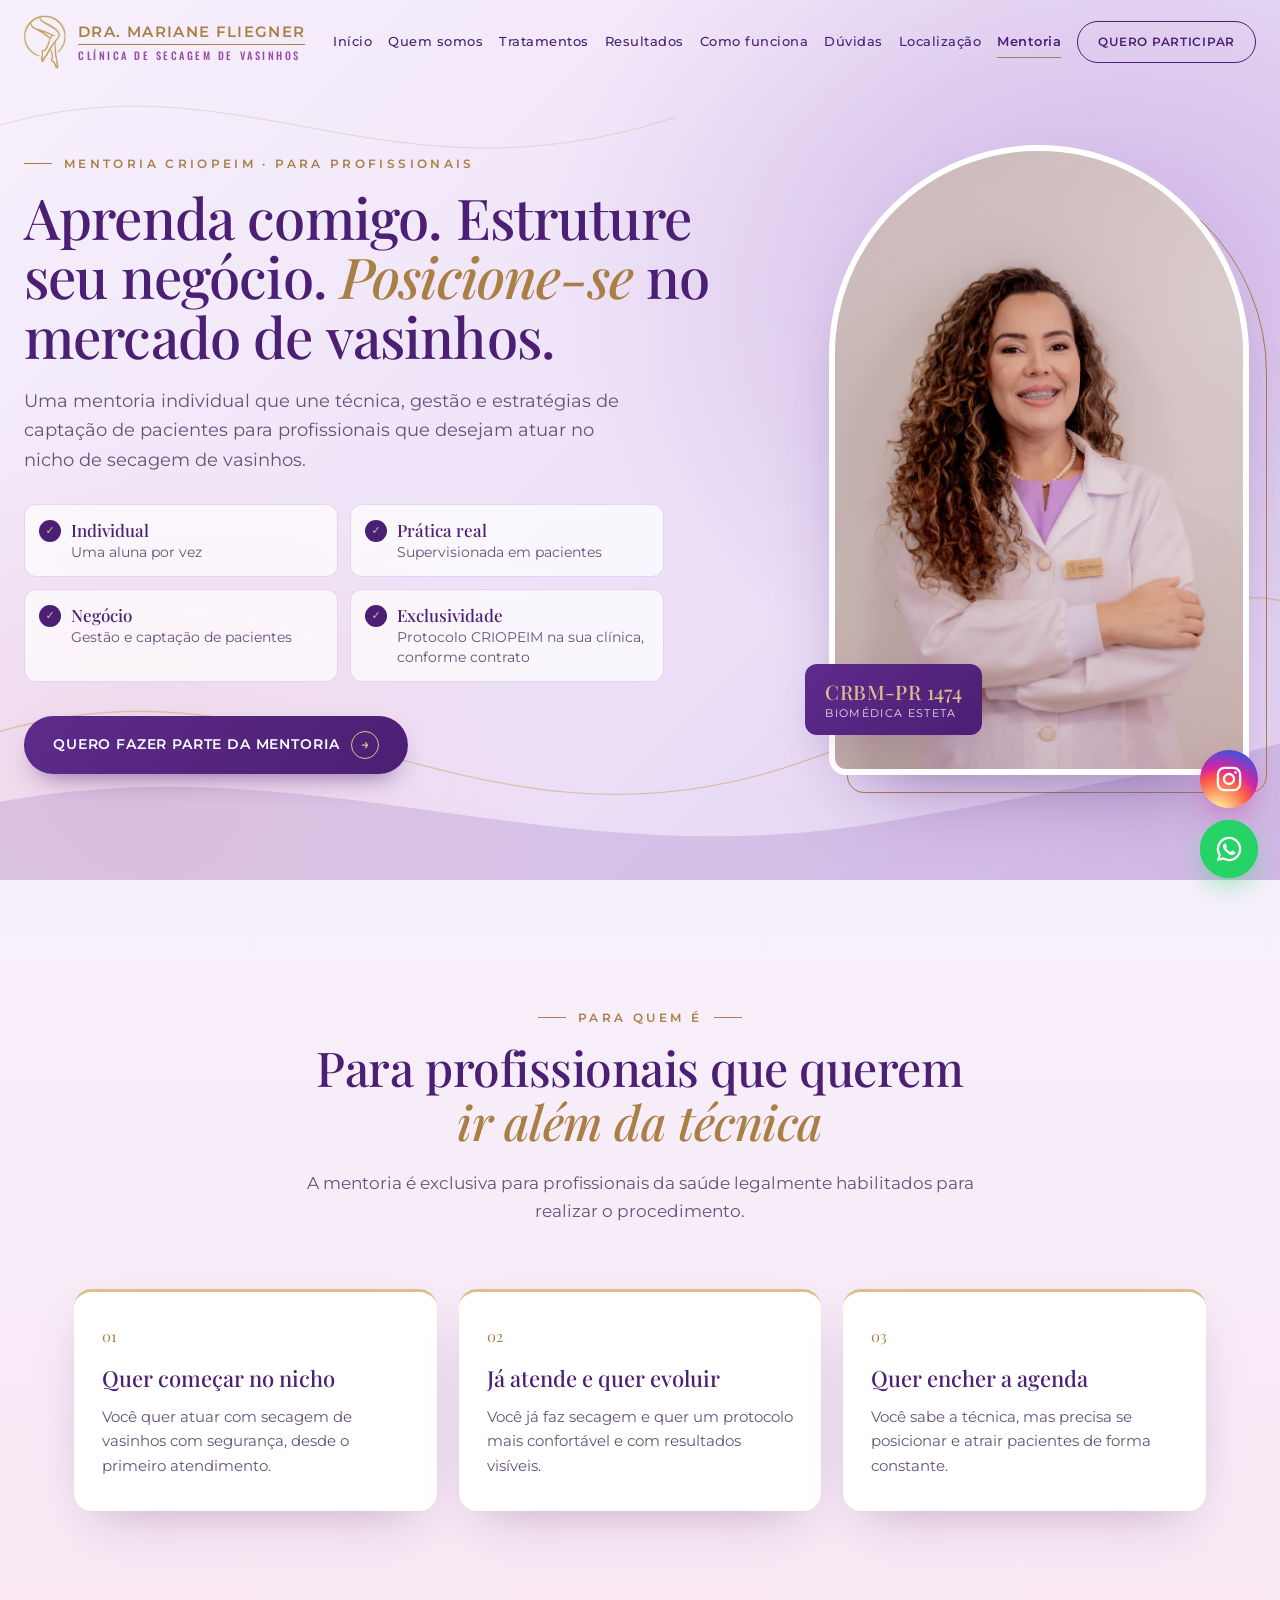
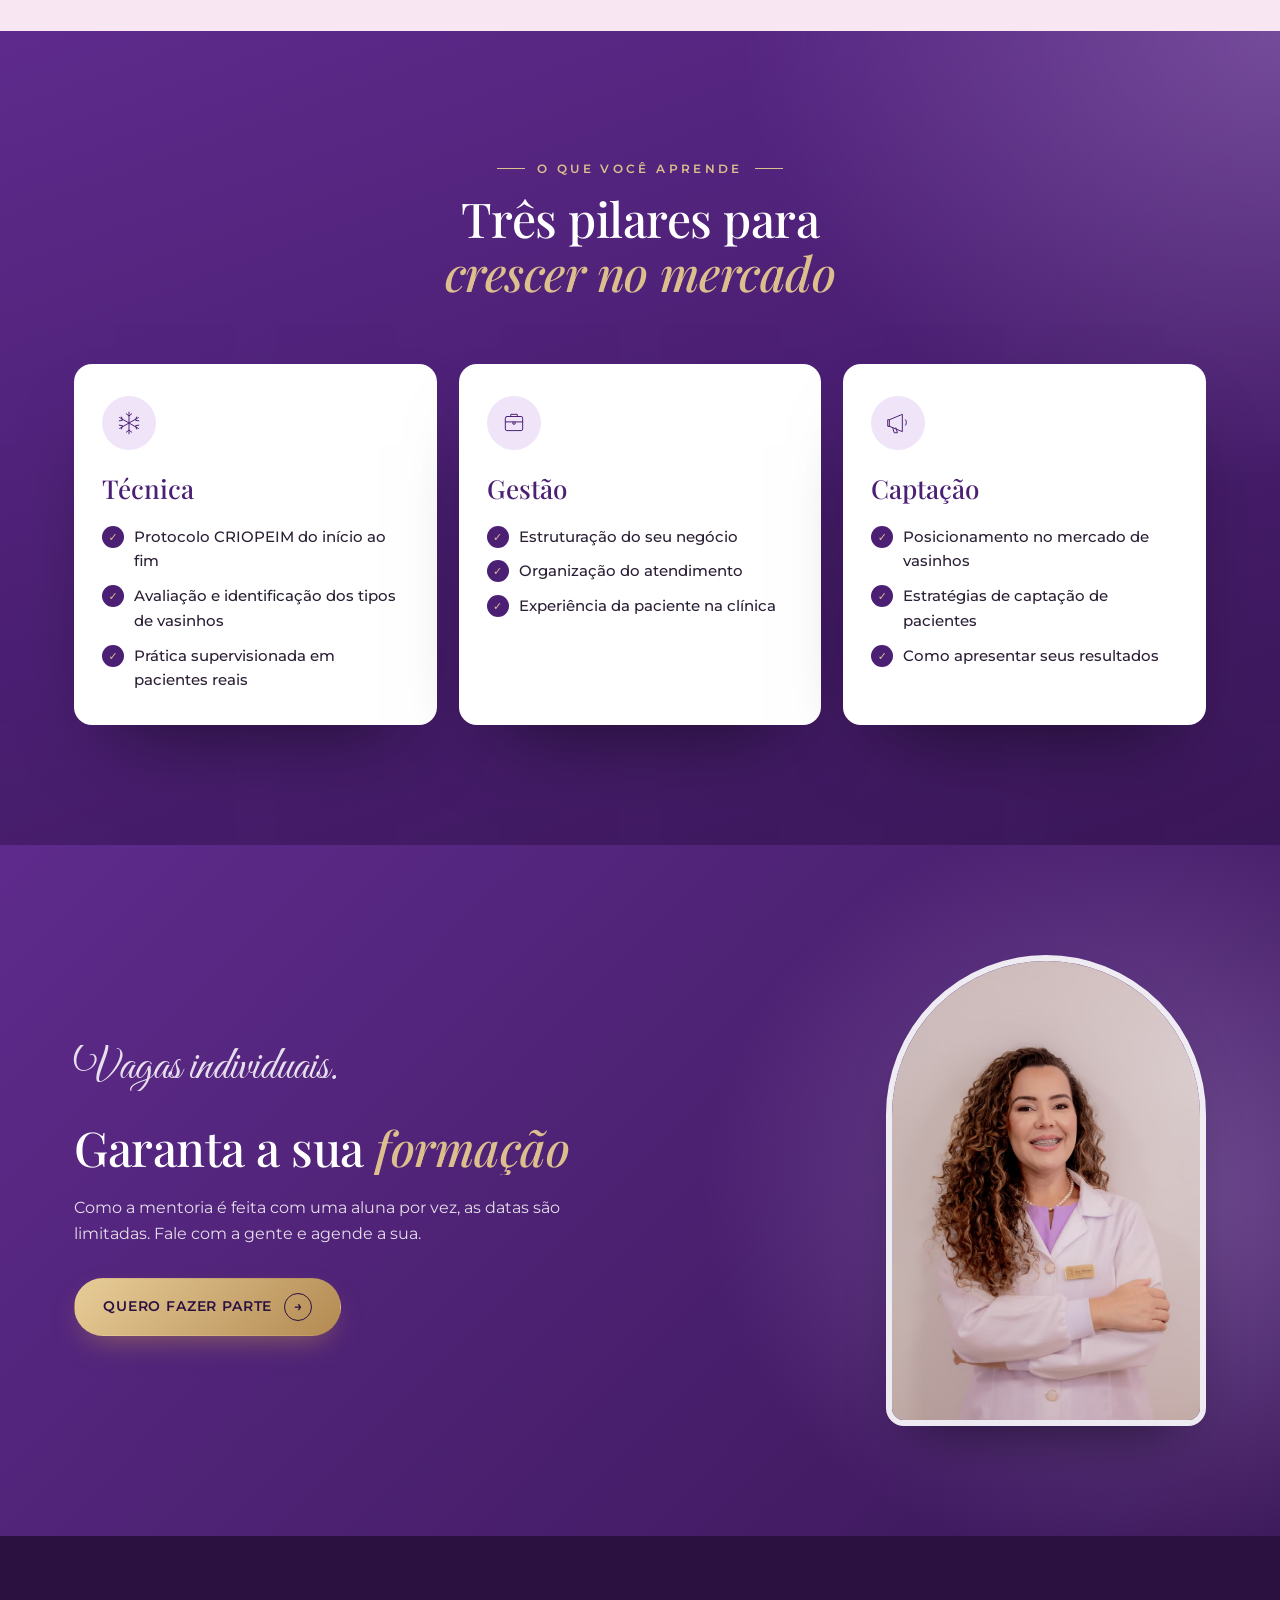
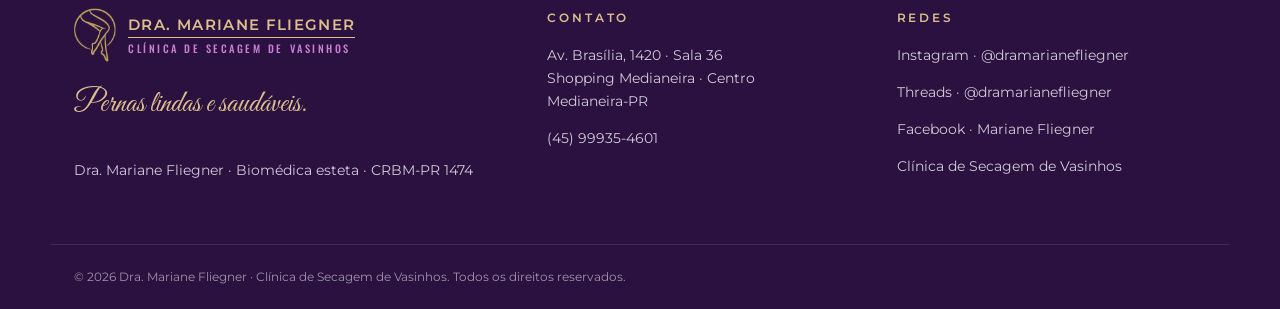
==== commit 58248149: "Prepara o site para o domínio clinicadramarianefliegner.app.br Adiciona canonical, og:url e og:image" ====
--- a/mentoria.html
+++ b/mentoria.html
@@ -1,4 +1,4 @@
-oi<!doctype html>
+<!doctype html>
 <html lang="pt-BR">
 <head>
   <meta charset="utf-8">
@@ -8,7 +8,11 @@
   <meta name="theme-color" content="#4B1F73">
   <meta property="og:title" content="Mentoria CRIOPEIM · Dra. Mariane Fliegner">
   <meta property="og:description" content="Aprenda comigo. Estruture seu negócio. Posicione-se no mercado de vasinhos.">
-  <meta property="og:image" content="assets/img/dra-retrato.jpg">
+  <link rel="canonical" href="https://clinicadramarianefliegner.app.br/mentoria.html">
+  <meta property="og:type" content="website">
+  <meta property="og:url" content="https://clinicadramarianefliegner.app.br/mentoria.html">
+  <meta property="og:locale" content="pt_BR">
+  <meta property="og:image" content="https://clinicadramarianefliegner.app.br/assets/img/dra-retrato.jpg">
   <link rel="icon" type="image/png" href="assets/img/favicon.png">
   <link rel="preconnect" href="https://fonts.googleapis.com">
   <link rel="preconnect" href="https://fonts.gstatic.com" crossorigin>
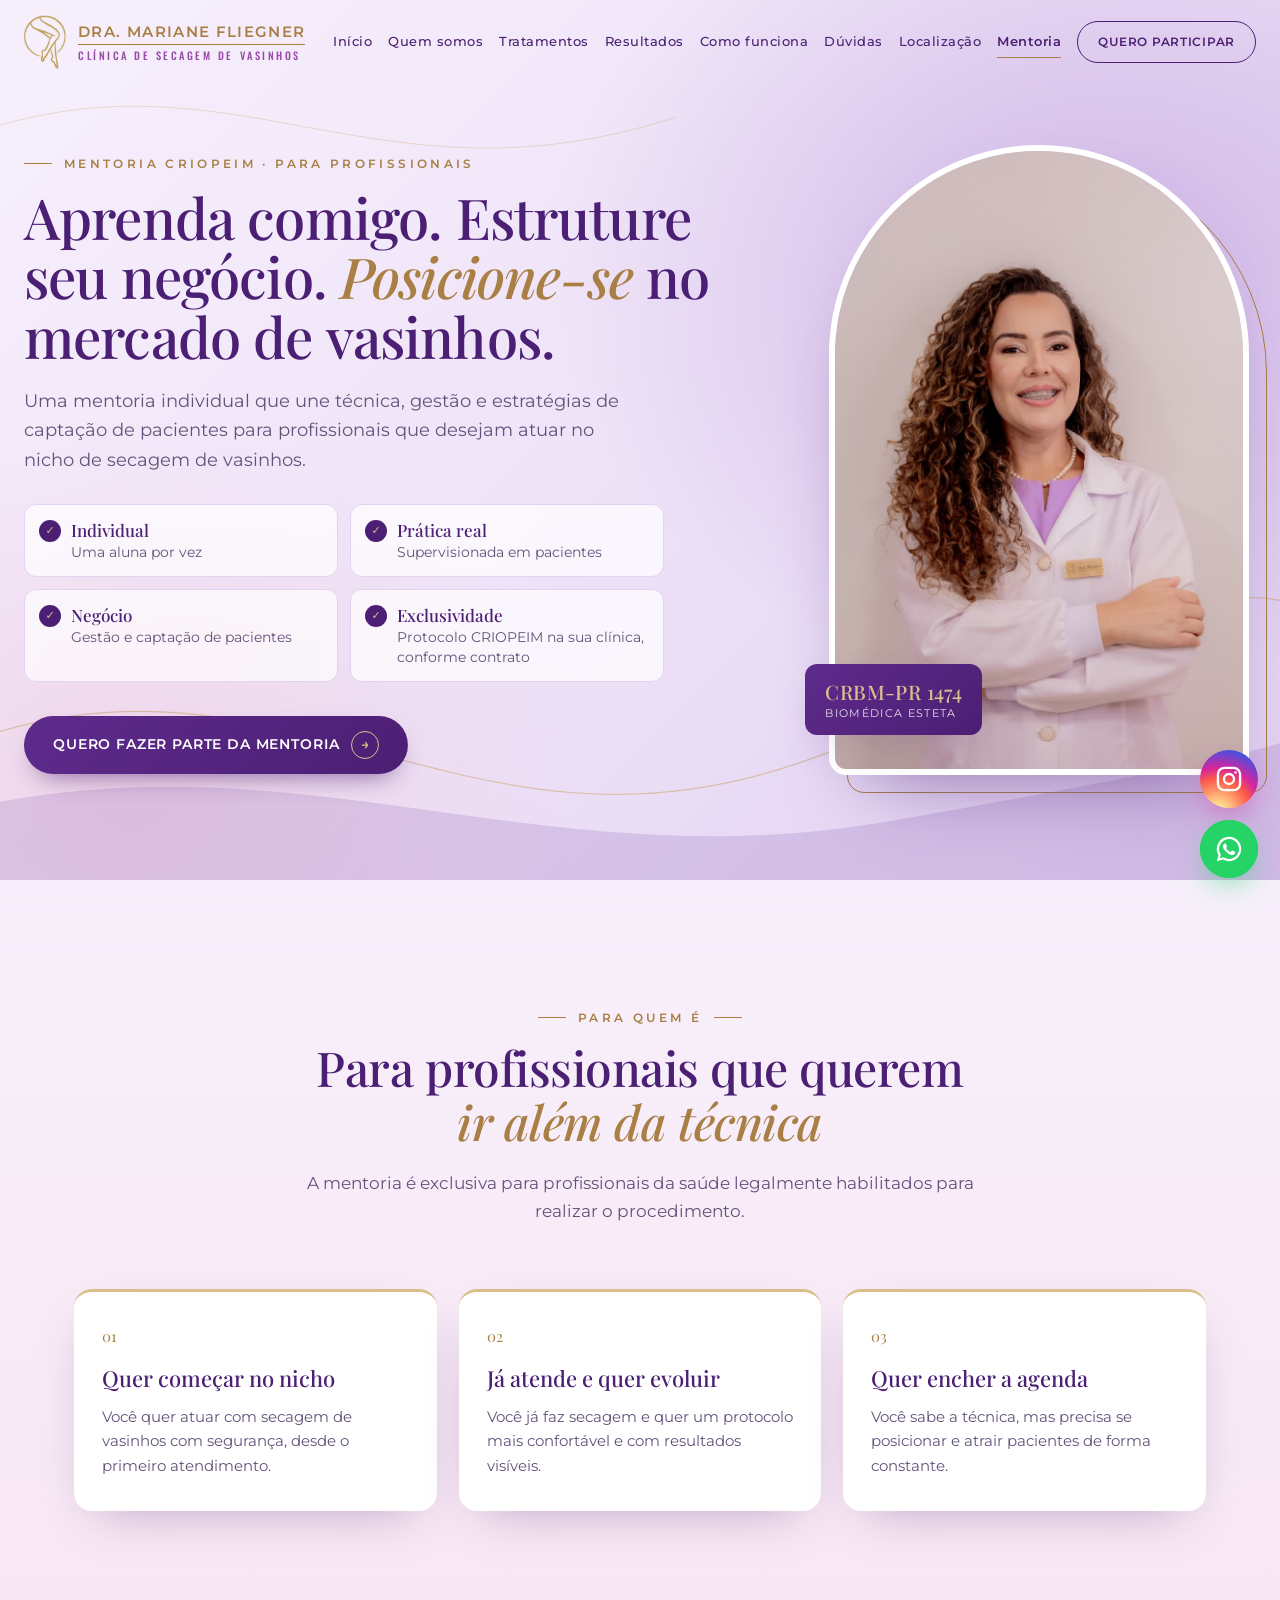
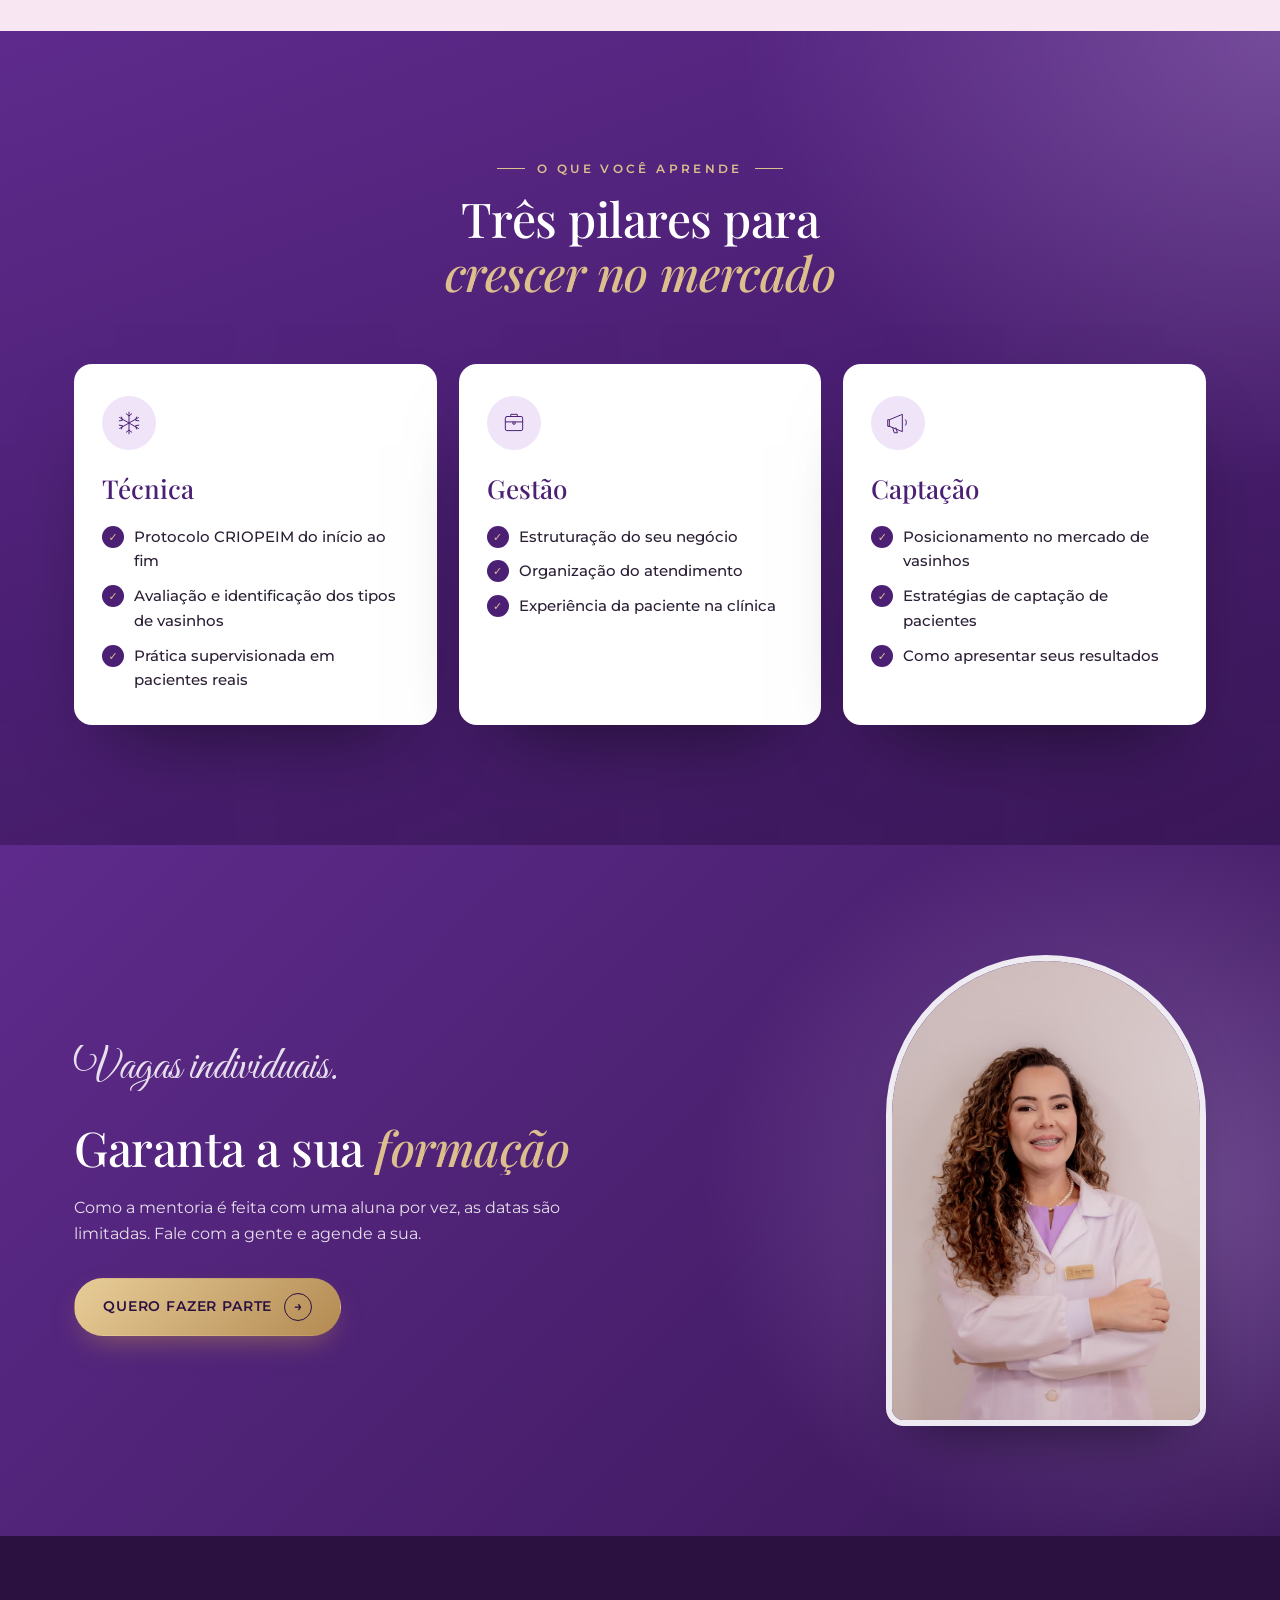
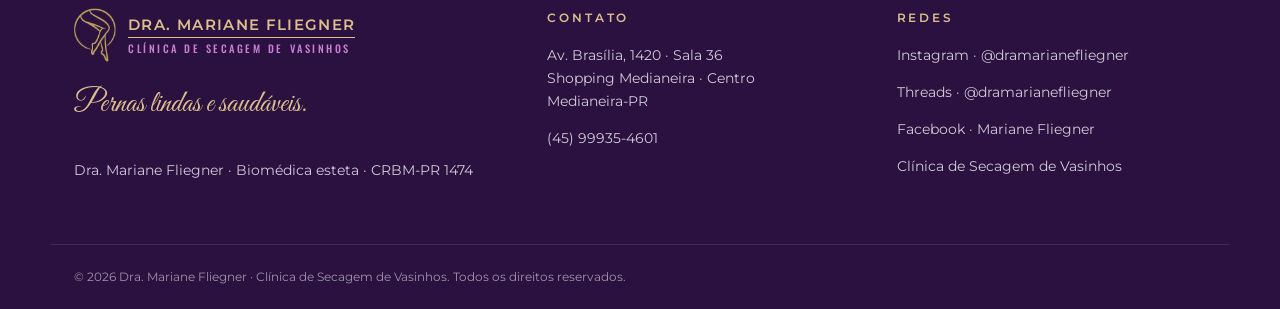
==== commit 8a5e2534: "Rola até as seções sem deixar #secao no endereço Co-Authored-By: Claude Opus 5.5 <noreply@anthropic." ====
--- a/mentoria.html
+++ b/mentoria.html
@@ -8,11 +8,11 @@
   <meta name="theme-color" content="#4B1F73">
   <meta property="og:title" content="Mentoria CRIOPEIM · Dra. Mariane Fliegner">
   <meta property="og:description" content="Aprenda comigo. Estruture seu negócio. Posicione-se no mercado de vasinhos.">
-  <link rel="canonical" href="https://clinicadramarianefliegner.app.br/mentoria.html">
+  <link rel="canonical" href="https://www.clinicadramarianefliegner.app.br/mentoria.html">
   <meta property="og:type" content="website">
-  <meta property="og:url" content="https://clinicadramarianefliegner.app.br/mentoria.html">
+  <meta property="og:url" content="https://www.clinicadramarianefliegner.app.br/mentoria.html">
   <meta property="og:locale" content="pt_BR">
-  <meta property="og:image" content="https://clinicadramarianefliegner.app.br/assets/img/dra-retrato.jpg">
+  <meta property="og:image" content="https://www.clinicadramarianefliegner.app.br/assets/img/dra-retrato.jpg">
   <link rel="icon" type="image/png" href="assets/img/favicon.png">
   <link rel="preconnect" href="https://fonts.googleapis.com">
   <link rel="preconnect" href="https://fonts.gstatic.com" crossorigin>
@@ -211,7 +211,7 @@
     <svg viewBox="0 0 32 32" aria-hidden="true"><path fill="currentColor" d="M16 3a13 13 0 0 0-11.2 19.6L3 29l6.6-1.7A13 13 0 1 0 16 3zm0 23.6a10.6 10.6 0 0 1-5.4-1.5l-.4-.2-3.9 1 1-3.8-.2-.4A10.6 10.6 0 1 1 16 26.6zm5.8-7.9c-.3-.2-1.9-.9-2.2-1s-.5-.2-.7.2-.8 1-1 1.2-.4.2-.7 0a8.7 8.7 0 0 1-4.3-3.8c-.3-.6.3-.5.9-1.7.1-.2 0-.4 0-.5l-1-2.4c-.3-.6-.5-.5-.7-.5h-.6a1.2 1.2 0 0 0-.9.4 3.6 3.6 0 0 0-1.1 2.7 6.3 6.3 0 0 0 1.3 3.3 14.4 14.4 0 0 0 5.5 4.9c2 .9 2.8 1 3.9.8a3.3 3.3 0 0 0 2.1-1.5 2.7 2.7 0 0 0 .2-1.5c-.1-.2-.3-.3-.7-.5z"/></svg>
   </a>
 
-  <script src="assets/js/main.js?v=12"></script>
+  <script src="assets/js/main.js?v=13"></script>
 
   <!-- Vercel Web Analytics -->
   <script>window.va = window.va || function () { (window.vaq = window.vaq || []).push(arguments); };</script>
